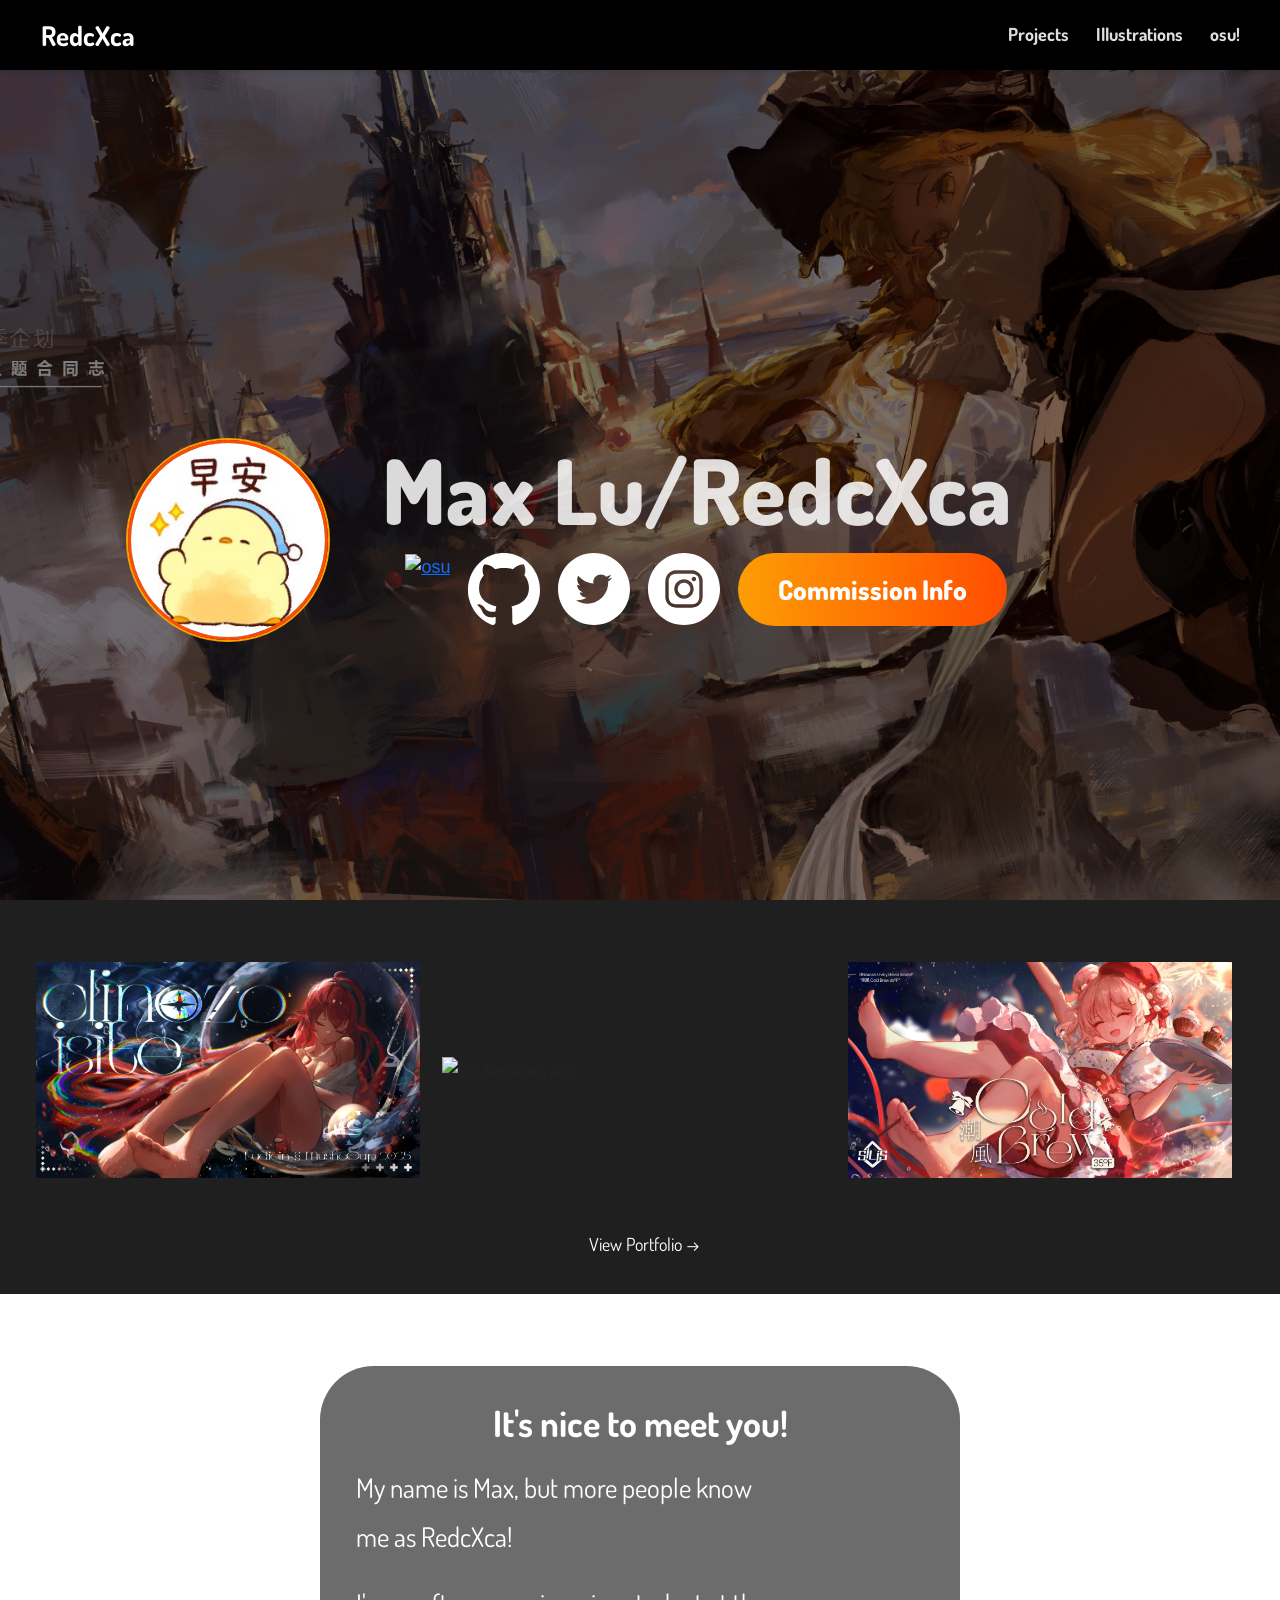
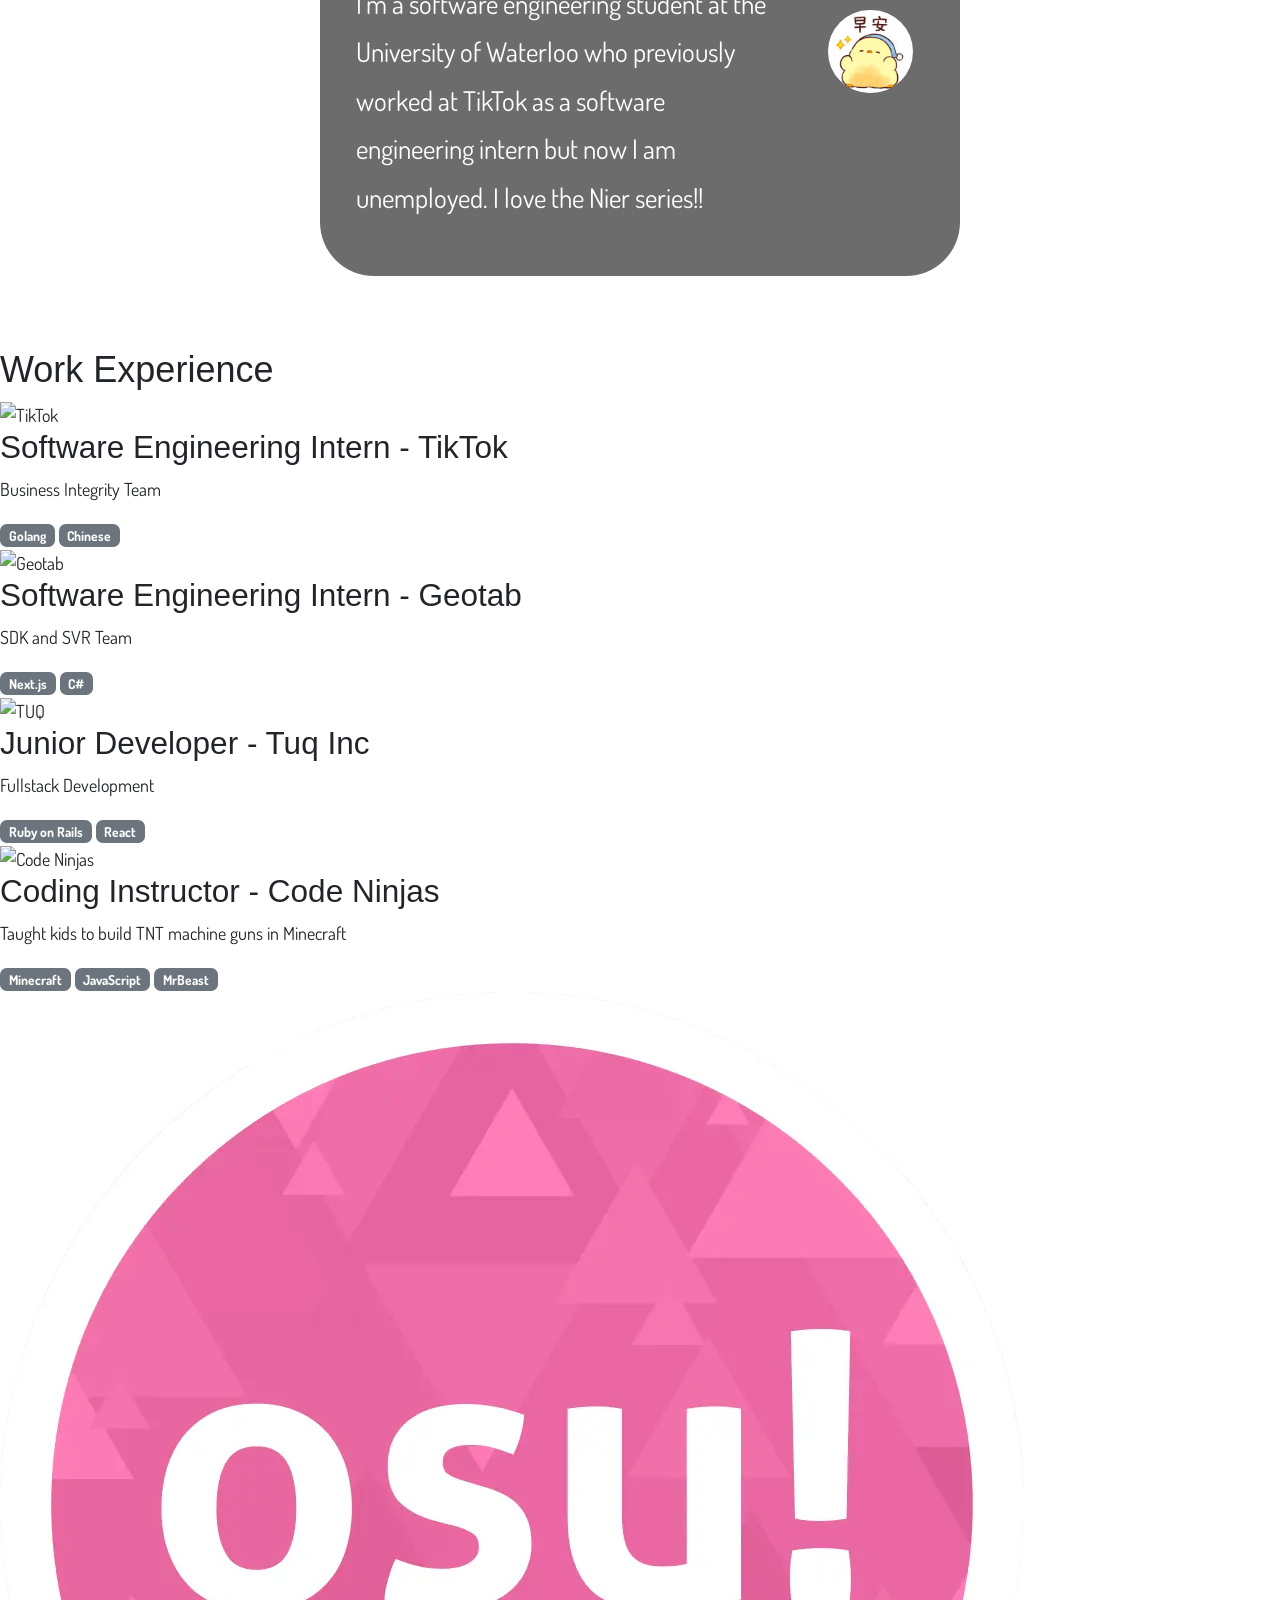
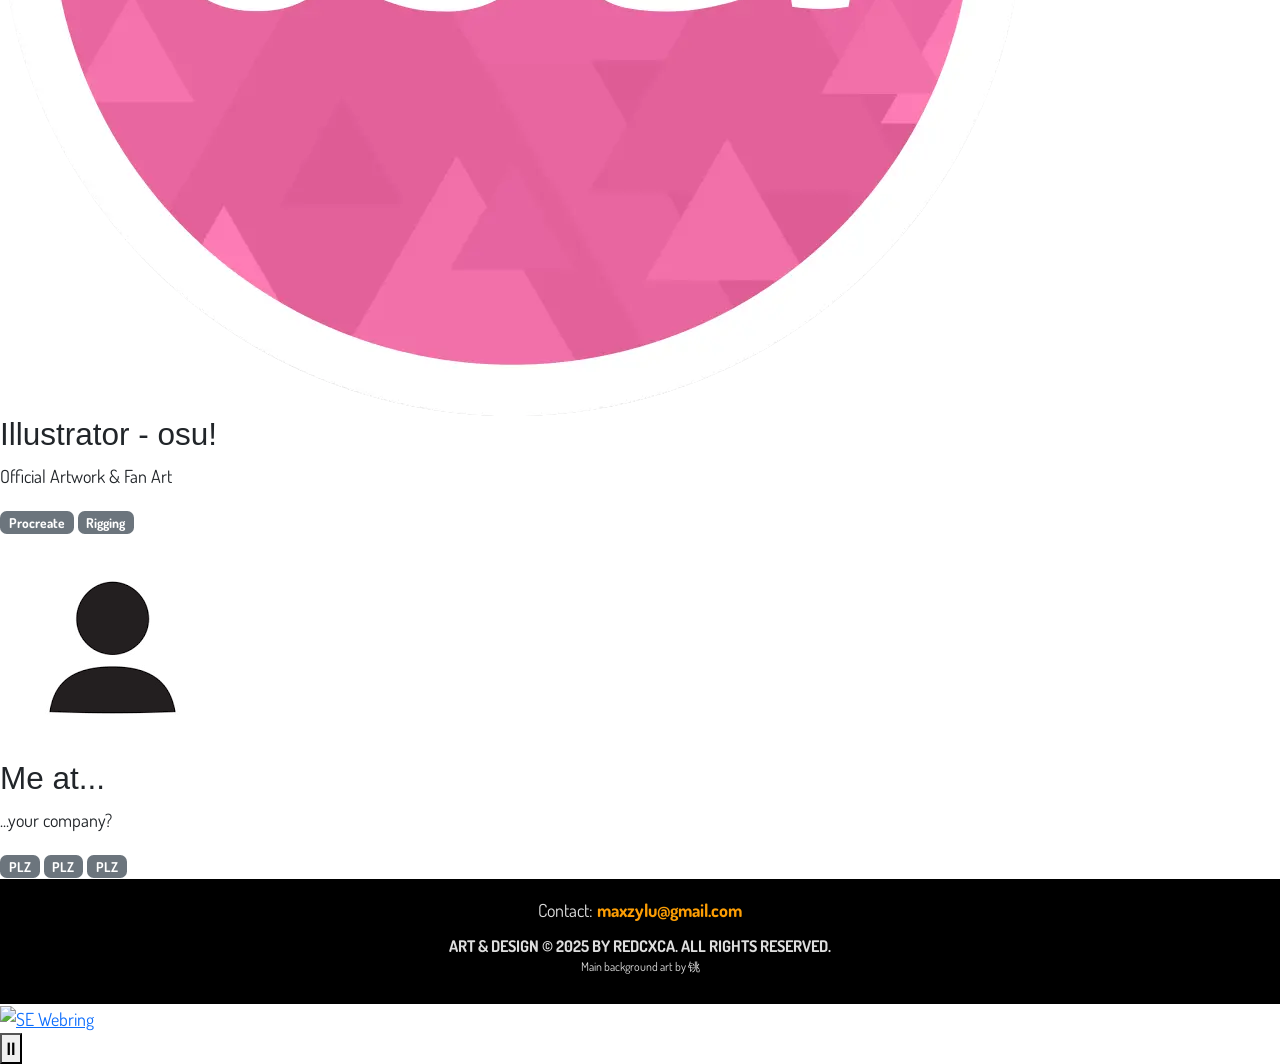
==== index.html @ a0ec90b4 "removed resume from website" ====
<!DOCTYPE html>
<html lang="en-US">
  <head>
    <meta charset="UTF-8" />
    <meta name="viewport" content="width=device-width, initial-scale=1.0" />
    <link rel="icon" href="src/images/icons/redcxca.png" type="image/x-icon" />
    <title>RedcXca</title>
    <script src="https://code.jquery.com/jquery-3.7.1.min.js"></script>
    <link
      href="https://cdn.jsdelivr.net/npm/bootstrap@5.3.3/dist/css/bootstrap.min.css"
      rel="stylesheet"
      integrity="sha384-QWTKZyjpPEjISv5WaRU9OFeRpok6YctnYmDr5pNlyT2bRjXh0JMhjY6hW+ALEwIH"
      crossorigin="anonymous"
    />
    <script
      src="https://cdn.jsdelivr.net/npm/bootstrap@5.3.3/dist/js/bootstrap.bundle.min.js"
      integrity="sha384-YvpcrYf0tY3lHB60NNkmXc5s9fDVZLESaAA55NDzOxhy9GkcIdslK1eN7N6jIeHz"
      crossorigin="anonymous"
    ></script>
    <link href="./src/css/shared.css" rel="stylesheet" />
    <link href="./src/css/index.css" rel="stylesheet" />
    <style>
      @import url("https://fonts.googleapis.com/css2?family=Dosis:wght@200..800&display=swap");
    </style>
  </head>

  <body>
    <!-- hero is in background so just declare it like this -->
    <div class="hero"></div>
    <nav id="navbar" class="navbar navbar-expand-sm fixed-top">
      <div class="container-fluid">
        <a class="navbar-brand" href="./index.html">RedcXca</a>
        <button
          class="navbar-toggler navbar-dark"
          type="button"
          data-bs-toggle="collapse"
          data-bs-target="#navbarNav"
          aria-controls="navbarNav"
          aria-expanded="false"
          aria-label="Toggle navigation"
        >
          <span class="navbar-toggler-icon"></span>
        </button>
        <div class="collapse navbar-collapse" id="navbarNav">
          <ul class="navbar-nav justify-content-end">
            <li>
              <a href="./projects.html">Projects</a>
            </li>
            <li>
              <a href="./illustrations.html">Illustrations</a>
            </li>
            <li>
              <a href="./osu.html">osu!</a>
            </li>
          </ul>
        </div>
      </div>
    </nav>
    <header class="hero-section">
      <img src="src/images/icons/redcxca.png" class="circle-image" alt="%E6%97%A9%E5%AE%89" />
      <section>
        <h1 class="title" id="index-h1">Max Lu/RedcXca</h1>
        <div class="external-links">
          <ul>
            <li>
              <a href="https://osu.ppy.sh/users/RedcXca" target="_blank"
                ><img src="src/images/svg/osu.svg" alt="osu"
              /></a>
            </li>
            <li>
              <a href="https://www.github.com/RedcXca/" target="_blank"
                ><img src="src/images/svg/github.svg" alt="GitHub"
              /></a>
            </li>
            <li>
              <a href="https://twitter.com/RedcXca" target="_blank"
                ><img src="src/images/svg/twitter.svg" alt="twitter"
              /></a>
            </li>
            <li>
              <a href="https://www.instagram.com/redcxca" target="_blank"
                ><img src="src/images/svg/instagram.svg" alt="instagram"
              /></a>
            </li>
            <li>
              <a
                class="commission-btn box-bold"
                href="https://docs.google.com/document/d/1CELGlKdLDq_-Usue3oQfcrawi-vKOXa3SOkzTHnqB5A/edit#heading=h.9lj1hkizyon2"
                target="_blank"
                >Commission Info</a
              >
            </li>
          </ul>
        </div>
      </section>
    </header>
    <section class="content-section gallery-container">
      <div class="gallery-scroll">
        <div class="gallery-content">
          <img src="src/images/art/Clinozoisite.webp" alt="Clinozoisite Art" />
          <img src="src/images/art/Golden%20Tears.webp" alt="Golden Tears Art" />
          <img src="src/images/art/Cold%20Brew.webp" alt="Cold Brew Art" />
          <img src="src/images/art/Mainquest%20Text.webp" alt="Mainquest Art" />
          <img src="src/images/art/GTS%20Final%20Road%20Megamix.webp" alt="GTS Final Road Megamix Art" />
          <img src="src/images/art/Nazuna%20Mikeneko.webp" alt="Nazuna Mikeneko Art" />
          <img src="src/images/art/osu!%20Aerial%20Antics%20Fanart.webp" alt="osu! Aerial Antics Fanart" />
          <img src="src/images/art/Onsen%20Eris.webp" alt="Onsen Eris Art" />
          <img src="src/images/art/Wishful%20Wake.webp" alt="Wishful Wake Art" />
          <img src="src/images/art/osu!%20Winter%202023%20Fanart.webp" alt="osu! Winter 2023 Fanart" />
          <img src="src/images/art/Quartzshaper%20Editted.webp" alt="Quartzshaper Editted Art" />
          <img src="src/images/art/osu!%20Beach%20Episode%20Fanart%20Censored.webp" alt="osu! Beach Episode Fanart" />
        </div>
      </div>
      <div class="button-container">
        <a href="./illustrations.html" class="view-gallery">View Portfolio →</a>
      </div>
    </section>
    <section class="title-info-container">
      <div class="title-info">
        <h2>It's nice to meet you!</h2>
        <div class="content">
          <div class="text">
            <p>My name is Max, but more people know me as RedcXca!</p>
            <p>
              I'm a software engineering student at the University of Waterloo who previously worked at TikTok as a
              software engineering intern but now I am unemployed. I love the Nier series!!
            </p>
            <p></p>
          </div>
          <div class="image">
            <img src="src/images/icons/redcxca.png" alt="RedcXca Logo" />
          </div>
        </div>
      </div>
    </section>
    <section class="content-section work-experience-section">
      <h2 class="section-heading">Work Experience</h2>
      <div class="work-experience-container">
        <div class="internship-card">
          <div class="company-icon">
            <img src="src/images/logos/tiktok.webp" alt="TikTok" class="icon" />
          </div>
          <div class="internship-info">
            <h3>Software Engineering Intern - TikTok</h3>
            <p>Business Integrity Team</p>
          </div>
          <div class="tags">
            <span class="badge bg-secondary">Golang</span>
            <span class="badge bg-secondary">Chinese</span>
          </div>
        </div>
        <div class="internship-card">
          <div class="company-icon">
            <img src="src/images/logos/geotab.webp" alt="Geotab" class="icon" />
          </div>
          <div class="internship-info">
            <h3>Software Engineering Intern - Geotab</h3>
            <p>SDK and SVR Team</p>
          </div>
          <div class="tags">
            <span class="badge bg-secondary">Next.js</span>
            <span class="badge bg-secondary">C#</span>
          </div>
        </div>
        <div class="internship-card">
          <div class="company-icon">
            <img src="src/images/logos/tuq.webp" alt="TUQ" class="icon" />
          </div>
          <div class="internship-info">
            <h3>Junior Developer - Tuq Inc</h3>
            <p>Fullstack Development</p>
          </div>
          <div class="tags">
            <span class="badge bg-secondary">Ruby on Rails</span>
            <span class="badge bg-secondary">React</span>
          </div>
        </div>
        <div class="internship-card">
          <div class="company-icon">
            <img src="src/images/logos/code-ninjas.webp" alt="Code Ninjas" class="icon" />
          </div>
          <div class="internship-info">
            <h3>Coding Instructor - Code Ninjas</h3>
            <p>Taught kids to build TNT machine guns in Minecraft</p>
          </div>
          <div class="tags">
            <span class="badge bg-secondary">Minecraft</span>
            <span class="badge bg-secondary">JavaScript</span>
            <span class="badge bg-secondary">MrBeast</span>
          </div>
        </div>
        <div class="internship-card">
          <div class="company-icon">
            <img src="src/images/icons/osu.webp" alt="osu!" class="icon" />
          </div>
          <div class="internship-info">
            <h3>Illustrator - osu!</h3>
            <p>Official Artwork & Fan Art</p>
          </div>
          <div class="tags">
            <span class="badge bg-secondary">Procreate</span>
            <span class="badge bg-secondary">Rigging</span>
          </div>
        </div>
        <div class="internship-card">
          <div class="company-icon">
            <img src="src/images/icons/avatar.png" alt="Future Client" class="icon" />
          </div>
          <div class="internship-info">
            <h3>Me at...</h3>
            <p>...your company?</p>
          </div>
          <div class="tags">
            <span class="badge bg-secondary">PLZ</span>
            <span class="badge bg-secondary">PLZ</span>
            <span class="badge bg-secondary">PLZ</span>
          </div>
        </div>
      </div>
    </section>
    <footer>
      <p>Contact: <a href="mailto:maxzylu@gmail.com">maxzylu@gmail.com</a></p>
      <p class="large-footer-text"><b>ART & DESIGN © 2025 BY REDCXCA. ALL RIGHTS RESERVED.</b></p>
      <p class="small-footer-text">Main background art by 铫</p>
    </footer>

    <audio id="background-music" loop preload="auto">
      <source src="src/audio/november.mp3" type="audio/mpeg">
    </audio>
    
    <div class="rain-effect" id="rain-effect"></div>

    <div class="widget-container">
      <a href="https://se-webring.xyz/" class="widget-button" target="_blank">
        <img src="src/images/logos/webring.webp" alt="SE Webring" class="widget-icon" />
      </a>
      <div class="widget-button" id="music-widget">
        <button id="music-toggle">⏸</button>
      </div>
    </div>

    <script src="src/js/index.js"></script>
  </body>
</html>
---- src/css/shared.css ----
/* Everything */
@font-face {
  font-family: "Dosis";
  src: url("../font/Dosis-VariableFont_wght.ttf") format("truetype");
  font-weight: 500;
  font-style: normal;
}
:root {
  --navbar-height: 0;
}

* {
  margin: 0;
  padding: 0;
  font-family: "Dosis", "Roboto", sans-serif;
}

html {
  scroll-behavior: smooth;
  font-family: "Dosis", "Roboto";
  font-weight: 400;
  font-size: 18px;
  scrollbar-face-color: #646464;
  scrollbar-base-color: #646464;
  scrollbar-3dlight-color: #646464;
  scrollbar-highlight-color: #646464;
  scrollbar-track-color: #000;
  scrollbar-arrow-color: #000;
  scrollbar-shadow-color: #646464;
}
html ::-webkit-scrollbar {
  width: 11px;
  height: 3px;
}
html ::-webkit-scrollbar-button {
  background-color: #666;
}
html ::-webkit-scrollbar-track {
  background-color: #646464;
}
html ::-webkit-scrollbar-track-piece {
  background-color: #000;
}
html ::-webkit-scrollbar-thumb {
  height: 50px;
  background-color: #666;
  border-radius: 30px;
}
html ::-webkit-scrollbar-corner {
  background-color: #646464;
}
html ::-webkit-resizer {
  background-color: #666;
}

nav {
  width: 100vw;
  display: flex;
  justify-content: space-between;
  align-items: center;
  background-color: #000;
  box-shadow: 0 2px 4px rgba(0, 0, 0, 0.1);
}
nav .navbar-brand {
  padding-left: 1.5rem;
  font-size: 1.5rem;
  font-weight: bold;
  color: #fff;
  text-decoration: none;
}
nav .navbar-brand:hover {
  color: #fd9e04;
}
nav #navbarNav ul {
  list-style: none;
  display: flex;
  flex-direction: row;
  width: 100%;
  gap: 1.5rem;
  padding-right: 1.5rem;
}
nav #navbarNav ul a {
  text-decoration: none;
  color: #dedede;
  font-weight: bold;
}
nav #navbarNav ul a:hover {
  color: #fd9e04;
}

/* hero */
.hero {
  position: fixed;
  z-index: -1;
  inset: 0;
  width: 100%;
  height: auto;
  background-image: url("../images/art/Touhou.jpg");
  background-size: cover;
  background-position: center;
  background-repeat: no-repeat;
  overflow: hidden;
}
.hero::before {
  content: "";
  position: absolute;
  top: 0;
  right: 0;
  bottom: 0;
  left: 0;
  background-color: rgba(0, 0, 0, 0.5);
}

footer {
  background-color: #000;
  padding: 1rem;
  text-align: center;
  color: #dedede;
}
footer p {
  margin: 0;
}
footer a {
  text-decoration: none;
  font-weight: 700;
  color: #fd9e04;
}
footer a:hover {
  color: #ff4c01;
}
footer .large-footer-text {
  font-size: 16px;
  padding-top: 10px;
}
footer .small-footer-text {
  font-size: 12px;
  padding-bottom: 10px;
}

.info-box-container {
  margin: 4rem;
  display: flex;
  text-align: center;
  justify-content: center;
  align-items: center;
}
.info-box-container .info-box {
  width: 60vw;
  background-color: rgba(34, 34, 34, 0.662745098);
  color: #ffffff;
  border-radius: 3rem;
  padding: 2rem;
}
.info-box-container .info-box h2 {
  font-size: 2rem;
  font-weight: 700;
  margin-bottom: 1rem;
}
.info-box-container .info-box p {
  font-size: 1.5rem;
  line-height: 1.8;
}

@media (max-width: 1100px) {
  .info-box-container .info-box {
    width: 70vw !important;
  }
  .info-box-container .info-box h2, .info-box-container .info-box p {
    font-size: 1.2rem !important;
  }
}
@media (max-width: 575px) {
  nav {
    flex-direction: column;
    align-items: flex-start;
  }
  nav .navbar-collapse {
    width: 100%;
  }
  nav .navbar-brand {
    padding: 0;
  }
  nav #navbarNav ul {
    flex-direction: column;
    width: 100%;
    gap: 0.75rem;
    padding: 0.75rem 0;
  }
  nav #navbarNav ul a {
    padding: 0.5rem 0;
  }
  .info-box-container .info-box {
    width: 90vw !important;
  }
  .info-box-container .info-box h2, .info-box-container .info-box p {
    font-size: 0.8rem !important;
  }
}

/*# sourceMappingURL=shared.css.map */
---- src/css/index.css ----
@keyframes fadeIn {
  from {
    opacity: 0;
  }
  to {
    opacity: 1;
  }
}
@keyframes fadeInCircleImage {
  from {
    opacity: 0;
  }
  to {
    opacity: 1;
  }
}
header {
  display: flex;
  flex-direction: row;
  align-items: center;
  gap: 3rem;
  padding-top: 20vh;
  margin-left: 10vw;
  font-weight: 500;
  height: 100vh;
}
header > :not(.circle-image) {
  animation: fadeIn 1.5s cubic-bezier(0.51, 0.07, 0.27, 0.85) 0.2s both;
}
header h1 {
  text-align: left;
  padding-left: 0;
  font-weight: 800;
  font-size: 5rem;
  letter-spacing: 0.02rem;
  color: #fff;
  text-transform: none;
  opacity: 0.85;
  mix-blend-mode: exclusion;
}
header .circle-image {
  border-radius: 50%;
  width: 15rem;
  height: 15rem;
  border: 3px solid #ff4c01;
  box-shadow: 0 0 0 2px #fd9e04;
  width: clamp(120px, 26vmin, 200px);
  height: clamp(120px, 26vmin, 200px);
  pointer-events: none;
  animation: fadeInCircleImage 1s cubic-bezier(0.51, 0.07, 0.27, 0.85) 0s both;
}
@keyframes avatar {
  0% {
    transform: scale(0.8);
    opacity: 0;
  }
  100% {
    transform: scale(1);
    opacity: 1;
  }
}
header ul {
  padding-left: 0;
  list-style: none;
  display: flex;
  flex-direction: row;
  width: 100%;
  justify-content: center;
}
header ul a {
  width: 100%;
  text-align: center;
  padding: 0.5rem 0.5rem;
}
header ul a#osu {
  padding-left: 0;
}
header ul a.commission-btn {
  cursor: pointer;
  padding: 16px 1.95rem;
  margin-left: 0.5rem;
  display: flex;
  font-size: 1.5rem;
  font-weight: 800;
  color: white;
  text-decoration: none;
  justify-content: center;
  align-items: center;
  background: linear-gradient(94.94deg, #fd9e04, #ff4c01);
  border-radius: 75px;
  white-space: nowrap;
  flex-shrink: 0;
}
header ul a.commission-btn:hover {
  background: white;
  color: black;
}
header ul a img {
  width: 4rem;
  height: 4rem;
}

.gallery-container {
  width: 100%;
  padding: 2rem 2rem 0 2rem;
  background-color: #1f1f1f;
  position: relative;
  overflow: hidden;
}
.gallery-container .gallery-scroll {
  display: flex;
  overflow-x: scroll;
  padding-bottom: 1rem;
  scroll-behavior: smooth;
  -ms-overflow-style: none;
  scrollbar-width: none;
}
.gallery-container .gallery-scroll::-webkit-scrollbar {
  display: none;
}
.gallery-container .gallery-scroll .gallery-content {
  display: inline-block;
  white-space: nowrap;
}
.gallery-container .gallery-scroll .gallery-content img {
  display: inline-block;
  width: 30vw;
  height: auto;
  margin-right: 1rem;
}
.gallery-container .arrow {
  position: absolute;
  top: 40%;
  transform: translateY(-50%);
  background: rgba(0, 0, 0, 0.3);
  color: #fff;
  border: none;
  font-size: 2rem;
  padding: 0.5rem;
  cursor: pointer;
  z-index: 20;
}
.gallery-container .arrow#left-arrow {
  left: 0;
}
.gallery-container .arrow#right-arrow {
  right: 0;
}
.gallery-container .arrow:hover {
  background: rgba(0, 0, 0, 0.7);
}
.gallery-container .button-container {
  display: flex;
  justify-content: center;
  padding-bottom: 1rem;
}
.gallery-container .button-container a {
  cursor: pointer;
  margin-left: 0.5rem;
  margin-bottom: 0.5rem;
  display: inline-flex;
  font-size: 1rem;
  color: white;
  justify-content: center;
  text-align: center;
  align-items: center;
  background: none;
  border: none;
  text-decoration: none;
  padding: 0.5rem 0.5rem;
}
.gallery-container .button-container a:hover {
  color: #fd9e04;
  text-decoration: none;
}
.gallery-container .arrow {
  top: 32%;
  font-size: 1rem;
}

.hidden {
  display: none;
}

.title-info-container {
  margin: 4rem;
  display: flex;
  justify-content: center;
  align-items: center;
  text-align: center;
}
.title-info-container .title-info {
  width: 50vw;
  background-color: rgba(34, 34, 34, 0.662745098);
  color: #ffffff;
  border-radius: 3rem;
  padding: 2rem;
  display: flex;
  flex-direction: column;
  align-items: center;
  text-align: center;
}
.title-info-container .title-info h2 {
  font-size: 2rem;
  font-weight: 700;
  margin-bottom: 1rem;
}
.title-info-container .title-info .content {
  display: flex;
  align-items: center;
  width: 100%;
  gap: 2rem;
}
.title-info-container .title-info .content .image {
  width: 20%;
}
.title-info-container .title-info .content .image img {
  width: 80%;
  height: auto;
  border-radius: 6rem;
  object-fit: cover;
}
.title-info-container .title-info .content .text {
  width: 80%;
  text-align: left;
}
.title-info-container .title-info .content .text p {
  font-size: 1.5rem;
  line-height: 1.8;
}

@media (max-width: 1100px) {
  header {
    flex-direction: column;
    padding-top: 15vh;
    padding-bottom: 5vh;
    margin-left: 0;
    height: auto;
    gap: 1rem;
  }
  header h1 {
    font-size: 2.5rem;
  }
  header .circle-image {
    width: 6rem;
    height: 6rem;
  }
  header #gallery-preview {
    align-items: center;
    text-align: center;
  }
  header ul {
    flex-direction: row;
    scale: 0.8;
    gap: 0.1rem;
  }
  header ul a {
    padding: 0.2rem;
    width: auto;
  }
  header ul a.commission-btn {
    width: 100%;
    padding: 1rem;
    font-size: 1.2rem;
    margin-top: -0.5rem;
  }
  header ul a img {
    width: 3rem;
    height: 3rem;
  }
  .title-info-container .title-info {
    width: 70vw;
  }
  .title-info-container .content .image {
    width: 45%;
  }
  .title-info-container .content .image img {
    width: 90%;
    border-radius: 4rem;
  }
  .title-info-container .content .text {
    width: 55%;
  }
  .title-info-container .content .text p {
    font-size: 1.2rem !important;
  }
}
@media (max-width: 575px) {
  header ul {
    scale: 0.65;
  }
  header ul a.commission-btn {
    padding: 0.8rem;
    margin-top: -0.2rem;
  }
  .gallery-container {
    padding: 1.5rem 1.5rem 0 1.5rem;
  }
  .gallery-container .gallery-scroll .gallery-content img {
    width: 45vw;
    margin-right: 0.5rem;
  }
  .info-box-container {
    margin: 2rem;
  }
  .info-box-container .info-box {
    width: 80vw;
    padding: 1rem;
  }
  .title-info-container .title-info {
    width: 90vw;
    padding: 1.5rem;
  }
  .title-info-container .content .image {
    display: none;
  }
  .title-info-container .content .text {
    width: 100%;
  }
  .title-info-container .content .text p {
    font-size: 0.8rem !important;
  }
}

/*# sourceMappingURL=index.css.map */
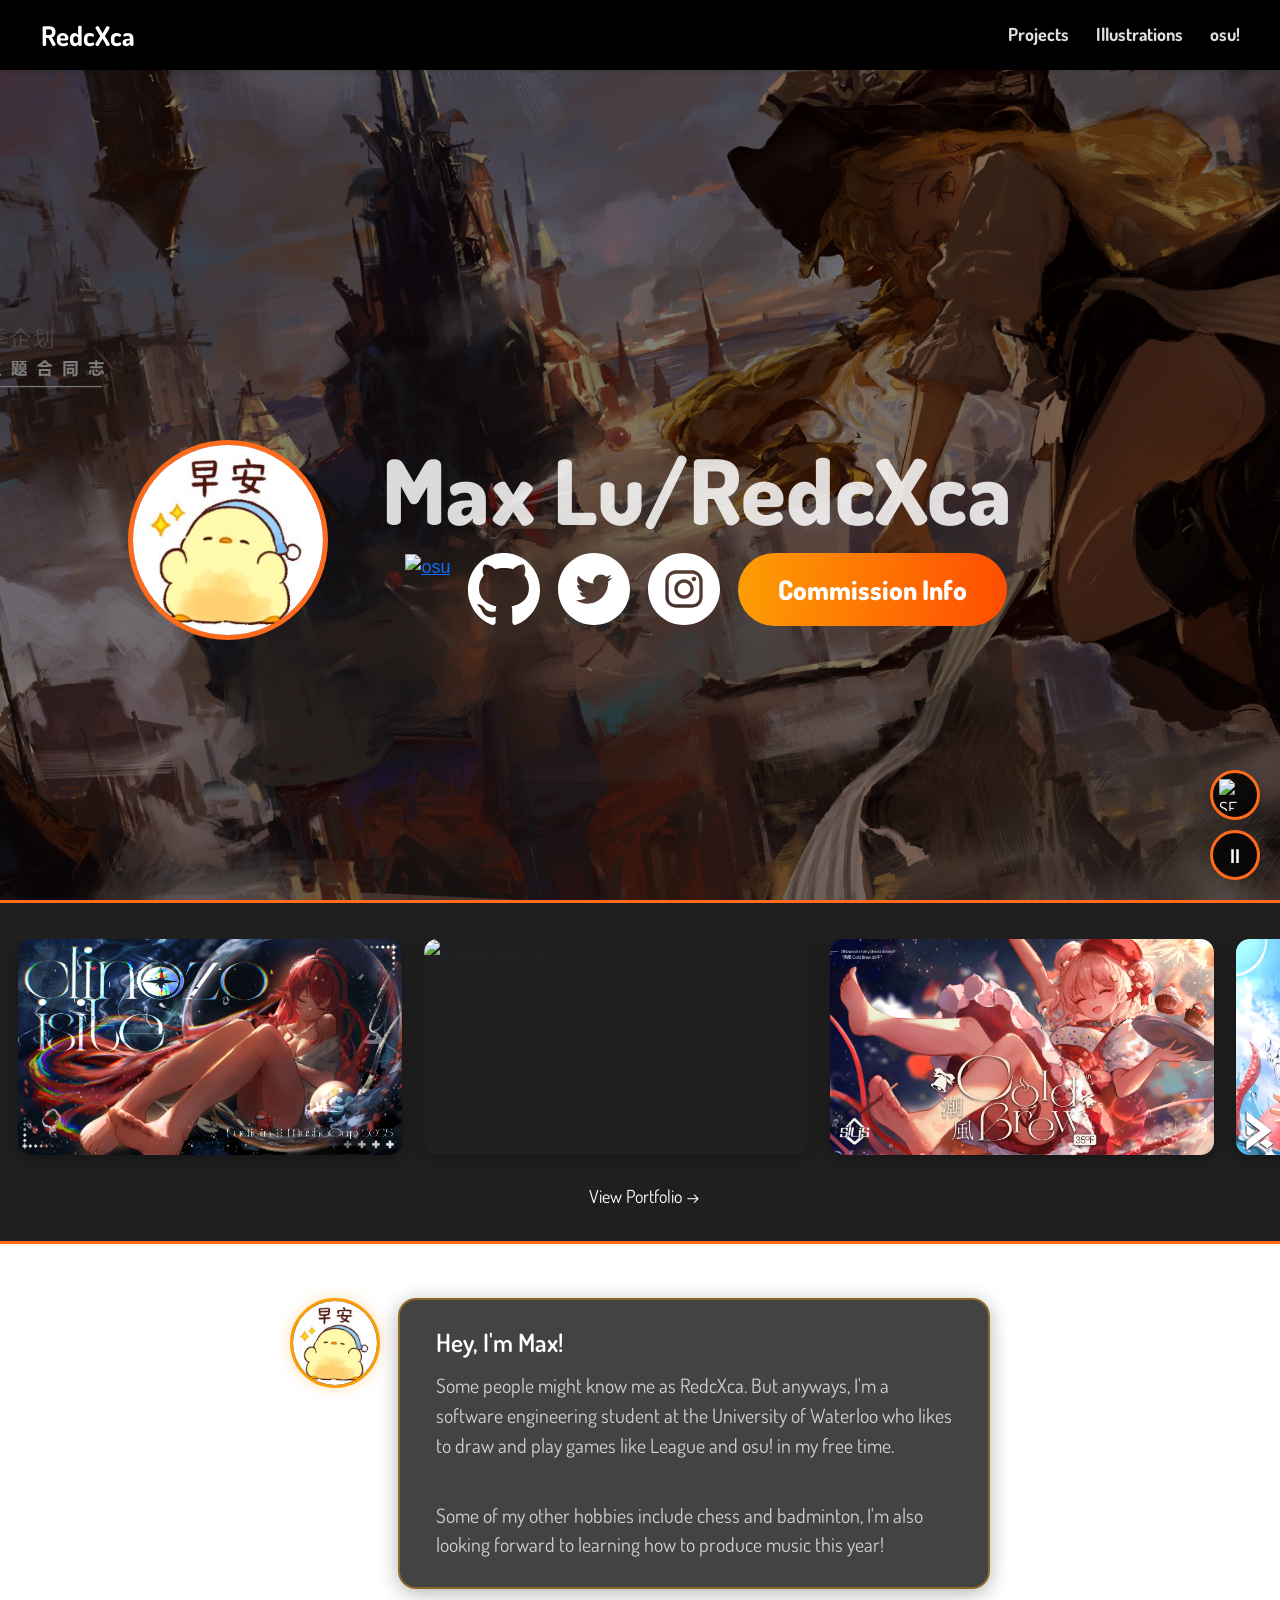
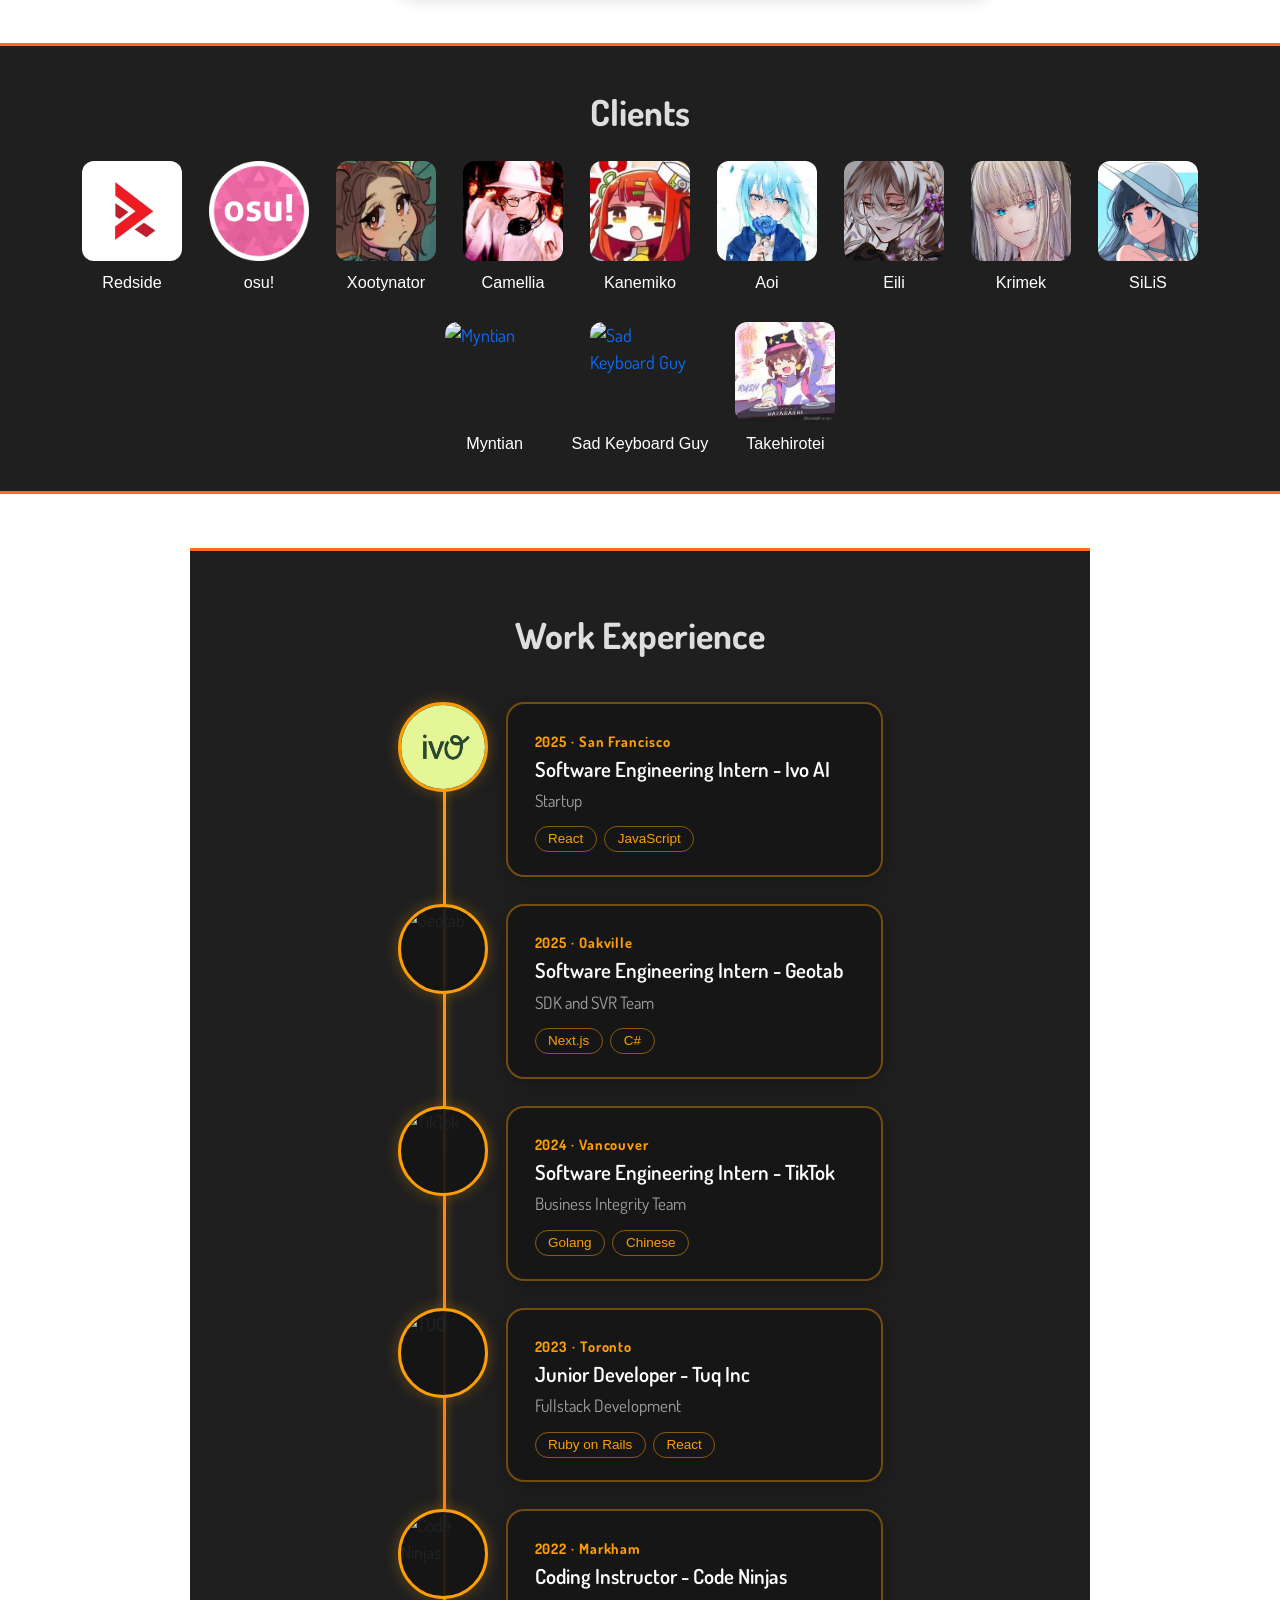
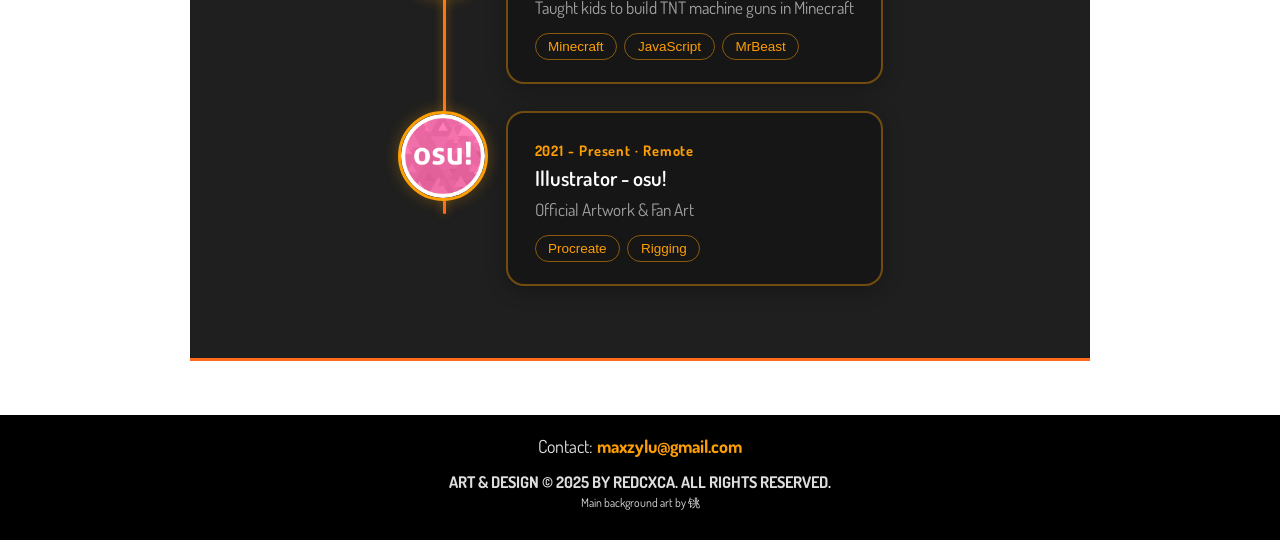
==== commit b6daa743: "revamped home page and added ivo for experience" ====
--- a/index.html
+++ b/index.html
@@ -94,7 +94,7 @@
         </div>
       </section>
     </header>
-    <section class="content-section gallery-container">
+    <section class="content-section gallery-section">
       <div class="gallery-scroll">
         <div class="gallery-content">
           <img src="src/images/art/Clinozoisite.webp" alt="Clinozoisite Art" />
@@ -115,105 +115,157 @@
         <a href="./illustrations.html" class="view-gallery">View Portfolio →</a>
       </div>
     </section>
-    <section class="title-info-container">
-      <div class="title-info">
-        <h2>It's nice to meet you!</h2>
-        <div class="content">
-          <div class="text">
-            <p>My name is Max, but more people know me as RedcXca!</p>
-            <p>
-              I'm a software engineering student at the University of Waterloo who previously worked at TikTok as a
-              software engineering intern but now I am unemployed. I love the Nier series!!
-            </p>
-            <p></p>
-          </div>
-          <div class="image">
-            <img src="src/images/icons/redcxca.png" alt="RedcXca Logo" />
-          </div>
-        </div>
-      </div>
-    </section>
-    <section class="content-section work-experience-section">
+    <section class="about-section">
+      <div class="about-card">
+        <div class="about-icon">
+          <img src="src/images/icons/redcxca.png" alt="RedcXca" />
+        </div>
+        <div class="about-content">
+          <h3>Hey, I'm Max!</h3>
+          <p>Some people might know me as RedcXca. But anyways, I'm a software engineering student at the University of Waterloo who likes to draw and play games like League and osu! in my free time.</p> <br>
+          <p>Some of my other hobbies include chess and badminton, I'm also looking forward to learning how to produce music this year!</p>
+        </div>
+      </div>
+    </section>
+    <section class="content-section clients-section">
+      <h2 class="section-heading">Clients</h2>
+      <div class="clients-grid">
+        <a href="https://open.spotify.com/artist/3tFQdVbBDarUQ5WEGqmAww" class="client-card" target="_blank">
+          <img src="src/images/icons/redside.webp" alt="Redside" />
+          <span>Redside</span>
+        </a>
+        <a href="https://osu.ppy.sh/" class="client-card" target="_blank">
+          <img src="src/images/icons/osu.webp" alt="osu!" />
+          <span>osu!</span>
+        </a>
+        <a href="https://twitch.tv/xootynator" class="client-card" target="_blank">
+          <img src="src/images/icons/xootynator.webp" alt="Xootynator" />
+          <span>Xootynator</span>
+        </a>
+        <a href="https://www.youtube.com/@Cametek.CamelliaOfficial" class="client-card" target="_blank">
+          <img src="src/images/icons/camellia.webp" alt="Camellia" />
+          <span>Camellia</span>
+        </a>
+        <a href="https://soundcloud.com/kanemiko" class="client-card" target="_blank">
+          <img src="src/images/icons/kanemiko.webp" alt="Kanemiko" />
+          <span>Kanemiko</span>
+        </a>
+        <a href="https://www.youtube.com/channel/UCzd3joivbKsRYN609acxATw" class="client-card" target="_blank">
+          <img src="src/images/icons/aoi.webp" alt="Aoi" />
+          <span>Aoi</span>
+        </a>
+        <a href="https://www.youtube.com/@EiliYT" class="client-card" target="_blank">
+          <img src="src/images/icons/eili.webp" alt="Eili" />
+          <span>Eili</span>
+        </a>
+        <a href="https://www.youtube.com/@Krimek" class="client-card" target="_blank">
+          <img src="src/images/icons/krimek.webp" alt="Krimek" />
+          <span>Krimek</span>
+        </a>
+        <a href="https://soundcloud.com/silis" class="client-card" target="_blank">
+          <img src="src/images/icons/silis.webp" alt="SiLiS" />
+          <span>SiLiS</span>
+        </a>
+        <a href="https://soundcloud.com/myntian" class="client-card" target="_blank">
+          <img src="src/images/icons/myntian.webp" alt="Myntian" />
+          <span>Myntian</span>
+        </a>
+        <a href="https://soundcloud.com/sadkeyboardguy" class="client-card" target="_blank">
+          <img src="src/images/icons/skg.webp" alt="Sad Keyboard Guy" />
+          <span>Sad Keyboard Guy</span>
+        </a>
+        <a href="https://soundcloud.com/takehirotei" class="client-card" target="_blank">
+          <img src="src/images/icons/takehirotei.webp" alt="Takehirotei" />
+          <span>Takehirotei</span>
+        </a>
+      </div>
+    </section>
+    <section class="content-section experience-section">
       <h2 class="section-heading">Work Experience</h2>
-      <div class="work-experience-container">
-        <div class="internship-card">
-          <div class="company-icon">
-            <img src="src/images/logos/tiktok.webp" alt="TikTok" class="icon" />
-          </div>
-          <div class="internship-info">
+      <div class="timeline">
+        <div class="timeline-item">
+          <div class="timeline-icon">
+            <img src="src/images/logos/ivo.png" alt="Ivo AI" />
+          </div>
+          <div class="timeline-content">
+            <span class="year">2025 · San Francisco</span>
+            <h3>Software Engineering Intern - Ivo AI</h3>
+            <p>Startup</p>
+            <div class="tags">
+              <span class="badge">React</span>
+              <span class="badge">JavaScript</span>
+            </div>
+          </div>
+        </div>
+        <div class="timeline-item">
+          <div class="timeline-icon">
+            <img src="src/images/logos/geotab.webp" alt="Geotab" />
+          </div>
+          <div class="timeline-content">
+            <span class="year">2025 · Oakville</span>
+            <h3>Software Engineering Intern - Geotab</h3>
+            <p>SDK and SVR Team</p>
+            <div class="tags">
+              <span class="badge">Next.js</span>
+              <span class="badge">C#</span>
+            </div>
+          </div>
+        </div>
+        <div class="timeline-item">
+          <div class="timeline-icon">
+            <img src="src/images/logos/tiktok.webp" alt="TikTok" />
+          </div>
+          <div class="timeline-content">
+            <span class="year">2024 · Vancouver</span>
             <h3>Software Engineering Intern - TikTok</h3>
             <p>Business Integrity Team</p>
-          </div>
-          <div class="tags">
-            <span class="badge bg-secondary">Golang</span>
-            <span class="badge bg-secondary">Chinese</span>
-          </div>
-        </div>
-        <div class="internship-card">
-          <div class="company-icon">
-            <img src="src/images/logos/geotab.webp" alt="Geotab" class="icon" />
-          </div>
-          <div class="internship-info">
-            <h3>Software Engineering Intern - Geotab</h3>
-            <p>SDK and SVR Team</p>
-          </div>
-          <div class="tags">
-            <span class="badge bg-secondary">Next.js</span>
-            <span class="badge bg-secondary">C#</span>
-          </div>
-        </div>
-        <div class="internship-card">
-          <div class="company-icon">
-            <img src="src/images/logos/tuq.webp" alt="TUQ" class="icon" />
-          </div>
-          <div class="internship-info">
+            <div class="tags">
+              <span class="badge">Golang</span>
+              <span class="badge">Chinese</span>
+            </div>
+          </div>
+        </div>
+        <div class="timeline-item">
+          <div class="timeline-icon">
+            <img src="src/images/logos/tuq.webp" alt="TUQ" />
+          </div>
+          <div class="timeline-content">
+            <span class="year">2023 · Toronto</span>
             <h3>Junior Developer - Tuq Inc</h3>
             <p>Fullstack Development</p>
-          </div>
-          <div class="tags">
-            <span class="badge bg-secondary">Ruby on Rails</span>
-            <span class="badge bg-secondary">React</span>
-          </div>
-        </div>
-        <div class="internship-card">
-          <div class="company-icon">
-            <img src="src/images/logos/code-ninjas.webp" alt="Code Ninjas" class="icon" />
-          </div>
-          <div class="internship-info">
+            <div class="tags">
+              <span class="badge">Ruby on Rails</span>
+              <span class="badge">React</span>
+            </div>
+          </div>
+        </div>
+        <div class="timeline-item">
+          <div class="timeline-icon">
+            <img src="src/images/logos/code-ninjas.webp" alt="Code Ninjas" />
+          </div>
+          <div class="timeline-content">
+            <span class="year">2022 · Markham</span>
             <h3>Coding Instructor - Code Ninjas</h3>
             <p>Taught kids to build TNT machine guns in Minecraft</p>
-          </div>
-          <div class="tags">
-            <span class="badge bg-secondary">Minecraft</span>
-            <span class="badge bg-secondary">JavaScript</span>
-            <span class="badge bg-secondary">MrBeast</span>
-          </div>
-        </div>
-        <div class="internship-card">
-          <div class="company-icon">
-            <img src="src/images/icons/osu.webp" alt="osu!" class="icon" />
-          </div>
-          <div class="internship-info">
+            <div class="tags">
+              <span class="badge">Minecraft</span>
+              <span class="badge">JavaScript</span>
+              <span class="badge">MrBeast</span>
+            </div>
+          </div>
+        </div>
+        <div class="timeline-item">
+          <div class="timeline-icon">
+            <img src="src/images/icons/osu.webp" alt="osu!" />
+          </div>
+          <div class="timeline-content">
+            <span class="year">2021 - Present · Remote</span>
             <h3>Illustrator - osu!</h3>
             <p>Official Artwork & Fan Art</p>
-          </div>
-          <div class="tags">
-            <span class="badge bg-secondary">Procreate</span>
-            <span class="badge bg-secondary">Rigging</span>
-          </div>
-        </div>
-        <div class="internship-card">
-          <div class="company-icon">
-            <img src="src/images/icons/avatar.png" alt="Future Client" class="icon" />
-          </div>
-          <div class="internship-info">
-            <h3>Me at...</h3>
-            <p>...your company?</p>
-          </div>
-          <div class="tags">
-            <span class="badge bg-secondary">PLZ</span>
-            <span class="badge bg-secondary">PLZ</span>
-            <span class="badge bg-secondary">PLZ</span>
+            <div class="tags">
+              <span class="badge">Procreate</span>
+              <span class="badge">Rigging</span>
+            </div>
           </div>
         </div>
       </div>
--- a/src/css/shared.css
+++ b/src/css/shared.css
@@ -13,6 +13,13 @@
   margin: 0;
   padding: 0;
   font-family: "Dosis", "Roboto", sans-serif;
+  box-sizing: border-box;
+}
+
+body, html {
+  overflow-x: hidden;
+  width: 100%;
+  max-width: 100%;
 }
 
 html {
@@ -54,7 +61,7 @@
 }
 
 nav {
-  width: 100vw;
+  width: 100%;
   display: flex;
   justify-content: space-between;
   align-items: center;
@@ -161,12 +168,124 @@
   line-height: 1.8;
 }
 
+.content-section {
+  width: 100%;
+  background-color: #1f1f1f;
+  position: relative;
+  display: flex;
+  flex-direction: column;
+  align-items: center;
+  border-top: 3px solid #ff6b1a;
+  border-bottom: 3px solid #ff6b1a;
+}
+
+.button-container {
+  display: flex;
+  justify-content: center;
+  padding-top: 1rem;
+  padding-bottom: 1.5rem;
+}
+.button-container a {
+  cursor: pointer;
+  margin-left: 0.5rem;
+  margin-bottom: 0.5rem;
+  display: inline-flex;
+  font-size: 1rem;
+  color: white;
+  justify-content: center;
+  text-align: center;
+  align-items: center;
+  background: none;
+  border: none;
+  text-decoration: none;
+  padding: 0.5rem 0.5rem;
+}
+.button-container a:hover {
+  color: #fd9e04;
+  text-decoration: none;
+}
+
+.page-header {
+  height: 40vh;
+}
+.page-header h1 {
+  font-size: 4rem;
+  padding-top: 20vh;
+  display: flex;
+  text-align: center;
+  justify-content: center;
+  align-items: center;
+  color: #dedede;
+  font-weight: 900;
+}
+
+.section-heading {
+  padding-top: 0.5rem;
+  margin-bottom: 1.5rem;
+  font-size: 2rem;
+  font-weight: 700;
+  display: flex;
+  text-align: center;
+  justify-content: center;
+  align-items: center;
+  color: #dedede;
+}
+
+.widget-container {
+  position: fixed;
+  bottom: 20px;
+  right: 20px;
+  z-index: 1000;
+  display: flex;
+  flex-direction: column;
+  gap: 10px;
+}
+
+.widget-button {
+  width: 50px;
+  height: 50px;
+  border-radius: 50%;
+  border: 3px solid #ff6b1a;
+  background: rgba(0, 0, 0, 0.8);
+  color: white;
+  display: flex;
+  align-items: center;
+  justify-content: center;
+  text-decoration: none;
+  cursor: pointer;
+  transition: all 0.3s ease;
+}
+.widget-button:hover {
+  background: rgba(0, 0, 0, 0.9);
+  transform: scale(1.1);
+}
+.widget-button .widget-icon {
+  height: 32px;
+  width: 32px;
+  object-fit: contain;
+}
+.widget-button button {
+  width: 100%;
+  height: 100%;
+  border-radius: 50%;
+  border: none;
+  background: transparent;
+  color: white;
+  font-size: 20px;
+  cursor: pointer;
+  transition: all 0.3s ease;
+}
+
 @media (max-width: 1100px) {
   .info-box-container .info-box {
     width: 70vw !important;
   }
-  .info-box-container .info-box h2, .info-box-container .info-box p {
+  .info-box-container .info-box h2,
+  .info-box-container .info-box p {
     font-size: 1.2rem !important;
+  }
+  .page-header h1 {
+    font-size: 3rem;
   }
 }
 @media (max-width: 575px) {
@@ -192,9 +311,47 @@
   .info-box-container .info-box {
     width: 90vw !important;
   }
-  .info-box-container .info-box h2, .info-box-container .info-box p {
+  .info-box-container .info-box h2,
+  .info-box-container .info-box p {
     font-size: 0.8rem !important;
   }
 }
-
-/*# sourceMappingURL=shared.css.map */
+.rain-effect {
+  position: fixed;
+  top: 0;
+  left: 0;
+  width: 100%;
+  height: 100%;
+  pointer-events: none;
+  z-index: 1;
+  opacity: 0;
+  transition: opacity 0.5s ease;
+}
+.rain-effect.active {
+  opacity: 0.6;
+}
+.rain-effect .rain-drop {
+  position: absolute;
+  width: 3px;
+  height: 30px;
+  background: linear-gradient(to bottom, transparent, rgba(255, 255, 255, 0.8), transparent);
+  animation: rainFall linear infinite;
+  border-radius: 1px;
+}
+
+@keyframes rainFall {
+  0% {
+    transform: translateY(-100vh) translateX(0);
+    opacity: 0;
+  }
+  5% {
+    opacity: 1;
+  }
+  95% {
+    opacity: 1;
+  }
+  100% {
+    transform: translateY(100vh) translateX(80px);
+    opacity: 0;
+  }
+}
--- a/src/css/index.css
+++ b/src/css/index.css
@@ -14,7 +14,7 @@
     opacity: 1;
   }
 }
-header {
+.hero-section {
   display: flex;
   flex-direction: row;
   align-items: center;
@@ -24,10 +24,10 @@
   font-weight: 500;
   height: 100vh;
 }
-header > :not(.circle-image) {
+.hero-section > :not(.circle-image) {
   animation: fadeIn 1.5s cubic-bezier(0.51, 0.07, 0.27, 0.85) 0.2s both;
 }
-header h1 {
+.hero-section h1 {
   text-align: left;
   padding-left: 0;
   font-weight: 800;
@@ -38,12 +38,11 @@
   opacity: 0.85;
   mix-blend-mode: exclusion;
 }
-header .circle-image {
+.hero-section .circle-image {
   border-radius: 50%;
   width: 15rem;
   height: 15rem;
-  border: 3px solid #ff4c01;
-  box-shadow: 0 0 0 2px #fd9e04;
+  border: 5px solid #ff6b1a;
   width: clamp(120px, 26vmin, 200px);
   height: clamp(120px, 26vmin, 200px);
   pointer-events: none;
@@ -59,7 +58,7 @@
     opacity: 1;
   }
 }
-header ul {
+.hero-section ul {
   padding-left: 0;
   list-style: none;
   display: flex;
@@ -67,15 +66,15 @@
   width: 100%;
   justify-content: center;
 }
-header ul a {
+.hero-section ul a {
   width: 100%;
   text-align: center;
   padding: 0.5rem 0.5rem;
 }
-header ul a#osu {
+.hero-section ul a#osu {
   padding-left: 0;
 }
-header ul a.commission-btn {
+.hero-section ul a.commission-btn {
   cursor: pointer;
   padding: 16px 1.95rem;
   margin-left: 0.5rem;
@@ -91,235 +90,407 @@
   white-space: nowrap;
   flex-shrink: 0;
 }
-header ul a.commission-btn:hover {
+.hero-section ul a.commission-btn:hover {
   background: white;
   color: black;
 }
-header ul a img {
+.hero-section ul a img {
   width: 4rem;
   height: 4rem;
-}
-
-.gallery-container {
-  width: 100%;
-  padding: 2rem 2rem 0 2rem;
-  background-color: #1f1f1f;
-  position: relative;
-  overflow: hidden;
-}
-.gallery-container .gallery-scroll {
-  display: flex;
-  overflow-x: scroll;
-  padding-bottom: 1rem;
-  scroll-behavior: smooth;
+  transition: transform 0.3s ease;
+}
+.hero-section ul a:hover img {
+  transform: scale(1.1);
+}
+
+.gallery-section {
+  padding: 2rem 0 0 0;
+}
+.gallery-section .section-heading {
+  margin-bottom: 0;
+}
+.gallery-section .button-container {
+  padding-top: 0.25rem;
+  padding-bottom: 0.75rem;
+}
+.gallery-section .gallery-scroll {
+  overflow-x: auto;
+  scroll-behavior: auto;
+  padding: 0 1rem 0.8rem 1rem;
+  width: 100%;
   -ms-overflow-style: none;
   scrollbar-width: none;
 }
-.gallery-container .gallery-scroll::-webkit-scrollbar {
+.gallery-section .gallery-scroll::-webkit-scrollbar {
   display: none;
 }
-.gallery-container .gallery-scroll .gallery-content {
+.gallery-section .gallery-scroll .gallery-content {
   display: inline-block;
   white-space: nowrap;
-}
-.gallery-container .gallery-scroll .gallery-content img {
+  animation: scrollGallery 150s linear infinite;
+}
+.gallery-section .gallery-scroll .gallery-content img {
   display: inline-block;
   width: 30vw;
-  height: auto;
+  height: 16.875vw;
+  object-fit: cover;
   margin-right: 1rem;
-}
-.gallery-container .arrow {
+  vertical-align: top;
+  pointer-events: none;
+  border-radius: 0.75rem;
+  box-shadow: 0 4px 15px rgba(0, 0, 0, 0.3);
+}
+
+@keyframes scrollGallery {
+  0% {
+    transform: translateX(0);
+  }
+  50% {
+    transform: translateX(calc(-100% + 100vw));
+  }
+  100% {
+    transform: translateX(0);
+  }
+}
+.experience-section {
+  padding: 3rem 2rem;
+  max-width: 900px;
+  margin: 0 auto 3rem auto;
+}
+.experience-section .timeline {
+  position: relative;
+  padding: 1rem 0;
+}
+.experience-section .timeline::before {
+  content: "";
   position: absolute;
-  top: 40%;
-  transform: translateY(-50%);
-  background: rgba(0, 0, 0, 0.3);
+  left: 2.5rem;
+  width: 3px;
+  height: calc(100% - 6.5rem);
+  top: 1.5rem;
+  background: linear-gradient(180deg, #fd9e04 0%, #ff6b1a 100%);
+  border-radius: 2px;
+  box-shadow: 0 0 10px rgba(253, 158, 4, 0.5);
+}
+.experience-section .timeline .timeline-item {
+  position: relative;
+  display: flex;
+  align-items: flex-start;
+  margin-bottom: 1.5rem;
+  padding-left: 6rem;
+}
+.experience-section .timeline .timeline-item .timeline-icon {
+  position: absolute;
+  left: 0;
+  width: 5rem;
+  height: 5rem;
+  border-radius: 50%;
+  background: rgba(20, 20, 20, 0.9);
+  border: 3px solid #fd9e04;
+  display: flex;
+  align-items: center;
+  justify-content: center;
+  z-index: 2;
+  overflow: hidden;
+  box-shadow: 0 0 15px rgba(253, 158, 4, 0.3);
+}
+.experience-section .timeline .timeline-item .timeline-icon img {
+  width: 100%;
+  height: 100%;
+  object-fit: cover;
+}
+.experience-section .timeline .timeline-item .timeline-content {
+  background: rgba(20, 20, 20, 0.8);
+  border-radius: 1rem;
+  padding: 1.25rem 1.5rem;
+  flex: 1;
+  border: 2px solid rgba(253, 158, 4, 0.4);
+  box-shadow: 0 4px 20px rgba(0, 0, 0, 0.3);
+}
+.experience-section .timeline .timeline-item .timeline-content .year {
+  display: inline-block;
+  color: #fd9e04;
+  font-size: 0.8rem;
+  font-weight: 700;
+  margin-bottom: 0.25rem;
+  letter-spacing: 0.05rem;
+}
+.experience-section .timeline .timeline-item .timeline-content h3 {
   color: #fff;
-  border: none;
-  font-size: 2rem;
-  padding: 0.5rem;
-  cursor: pointer;
-  z-index: 20;
-}
-.gallery-container .arrow#left-arrow {
-  left: 0;
-}
-.gallery-container .arrow#right-arrow {
-  right: 0;
-}
-.gallery-container .arrow:hover {
-  background: rgba(0, 0, 0, 0.7);
-}
-.gallery-container .button-container {
-  display: flex;
-  justify-content: center;
-  padding-bottom: 1rem;
-}
-.gallery-container .button-container a {
-  cursor: pointer;
-  margin-left: 0.5rem;
+  font-size: 1.15rem;
+  font-weight: 600;
+  margin: 0 0 0.4rem 0;
+}
+.experience-section .timeline .timeline-item .timeline-content p {
+  color: rgba(255, 255, 255, 0.6);
+  font-size: 0.95rem;
+  margin: 0 0 0.75rem 0;
+  line-height: 1.4;
+}
+.experience-section .timeline .timeline-item .timeline-content .tags {
+  display: flex;
+  flex-wrap: wrap;
+  gap: 0.4rem;
+}
+.experience-section .timeline .timeline-item .timeline-content .tags .badge {
+  background: transparent;
+  border: 1px solid rgba(253, 158, 4, 0.5);
+  color: #fd9e04;
+  font-size: 0.75rem;
+  padding: 0.3rem 0.7rem;
+  border-radius: 1rem;
+  font-weight: 500;
+}
+.experience-section .timeline .timeline-item:last-child {
+  margin-bottom: 0;
+}
+
+@media (max-width: 768px) {
+  .experience-section {
+    padding: 2rem 1rem;
+  }
+  .experience-section .timeline::before {
+    left: 2rem;
+    height: calc(100% - 6.5rem);
+    top: 2rem;
+  }
+  .experience-section .timeline .timeline-item {
+    padding-left: 5rem;
+  }
+  .experience-section .timeline .timeline-item .timeline-icon {
+    width: 4rem;
+    height: 4rem;
+  }
+  .experience-section .timeline .timeline-item .timeline-content {
+    padding: 1rem 1.25rem;
+  }
+  .experience-section .timeline .timeline-item .timeline-content h3 {
+    font-size: 1rem;
+  }
+  .experience-section .timeline .timeline-item .timeline-content p {
+    font-size: 0.9rem;
+  }
+}
+.clients-section {
+  padding: 2rem;
+  margin-bottom: 3rem;
+}
+.clients-section .clients-grid {
+  display: flex;
+  flex-wrap: wrap;
+  justify-content: center;
+  gap: 1.5rem;
+}
+.clients-section .client-card {
+  display: flex;
+  flex-direction: column;
+  align-items: center;
+  text-decoration: none;
+}
+.clients-section .client-card img {
+  width: 100px;
+  height: 100px;
+  border-radius: 12px;
+  object-fit: cover;
   margin-bottom: 0.5rem;
-  display: inline-flex;
-  font-size: 1rem;
-  color: white;
-  justify-content: center;
+}
+.clients-section .client-card span {
+  color: #fff;
+  font-size: 0.9rem;
+  font-weight: 500;
   text-align: center;
-  align-items: center;
-  background: none;
-  border: none;
-  text-decoration: none;
-  padding: 0.5rem 0.5rem;
-}
-.gallery-container .button-container a:hover {
+}
+.clients-section .client-card:hover span {
   color: #fd9e04;
-  text-decoration: none;
-}
-.gallery-container .arrow {
-  top: 32%;
-  font-size: 1rem;
-}
-
+}
+
+@media (max-width: 768px) {
+  .clients-section {
+    padding: 1.5rem 1rem;
+  }
+  .clients-section .clients-grid {
+    gap: 1rem;
+  }
+  .clients-section .client-card img {
+    width: 70px;
+    height: 70px;
+  }
+  .clients-section .client-card span {
+    font-size: 0.8rem;
+  }
+}
 .hidden {
   display: none;
 }
 
-.title-info-container {
-  margin: 4rem;
-  display: flex;
-  justify-content: center;
+.section-box {
+  background-color: #1f1f1f;
+  border-top: 3px solid #ff6b1a;
+  border-bottom: 3px solid #ff6b1a;
+  padding: 1.5rem 2rem;
+  max-width: 700px;
+  width: 100%;
+}
+
+.about-section {
+  padding: 3rem 2rem;
+  display: flex;
+  justify-content: center;
+}
+.about-section .about-card {
+  display: flex;
+  align-items: flex-start;
+  max-width: 700px;
+  gap: 1rem;
+}
+.about-section .about-icon {
+  width: 5rem;
+  height: 5rem;
+  min-width: 5rem;
+  border-radius: 50%;
+  background: rgba(20, 20, 20, 0.9);
+  border: 3px solid #fd9e04;
+  display: flex;
   align-items: center;
-  text-align: center;
-}
-.title-info-container .title-info {
-  width: 50vw;
-  background-color: rgba(34, 34, 34, 0.662745098);
-  color: #ffffff;
-  border-radius: 3rem;
-  padding: 2rem;
-  display: flex;
-  flex-direction: column;
-  align-items: center;
-  text-align: center;
-}
-.title-info-container .title-info h2 {
-  font-size: 2rem;
-  font-weight: 700;
-  margin-bottom: 1rem;
-}
-.title-info-container .title-info .content {
-  display: flex;
-  align-items: center;
-  width: 100%;
-  gap: 2rem;
-}
-.title-info-container .title-info .content .image {
-  width: 20%;
-}
-.title-info-container .title-info .content .image img {
-  width: 80%;
-  height: auto;
-  border-radius: 6rem;
+  justify-content: center;
+  overflow: hidden;
+  box-shadow: 0 0 15px rgba(253, 158, 4, 0.3);
+}
+.about-section .about-icon img {
+  width: 100%;
+  height: 100%;
   object-fit: cover;
 }
-.title-info-container .title-info .content .text {
-  width: 80%;
-  text-align: left;
-}
-.title-info-container .title-info .content .text p {
-  font-size: 1.5rem;
-  line-height: 1.8;
+.about-section .about-content {
+  background: rgba(20, 20, 20, 0.8);
+  border-radius: 1rem;
+  padding: 1.5rem 2rem;
+  border: 2px solid rgba(253, 158, 4, 0.4);
+  box-shadow: 0 4px 20px rgba(0, 0, 0, 0.3);
+}
+.about-section .about-content h3 {
+  color: #fff;
+  font-size: 1.4rem;
+  font-weight: 600;
+  margin: 0 0 0.75rem 0;
+}
+.about-section .about-content p {
+  color: rgba(255, 255, 255, 0.75);
+  font-size: 1.1rem;
+  margin: 0 0 0.75rem 0;
+  line-height: 1.5;
+}
+.about-section .about-content p:last-child {
+  margin-bottom: 0;
 }
 
 @media (max-width: 1100px) {
-  header {
+  .hero-section {
     flex-direction: column;
     padding-top: 15vh;
     padding-bottom: 5vh;
     margin-left: 0;
     height: auto;
     gap: 1rem;
-  }
-  header h1 {
+    align-items: center;
+    text-align: center;
+    width: 100%;
+    max-width: 100%;
+    padding-left: 1rem;
+    padding-right: 1rem;
+  }
+  .hero-section h1 {
     font-size: 2.5rem;
-  }
-  header .circle-image {
+    text-align: center;
+    word-break: break-word;
+  }
+  .hero-section .circle-image {
     width: 6rem;
     height: 6rem;
   }
-  header #gallery-preview {
+  .hero-section section {
+    display: flex;
+    flex-direction: column;
+    align-items: center;
+    width: 100%;
+  }
+  .hero-section #gallery-preview {
     align-items: center;
     text-align: center;
   }
-  header ul {
+  .hero-section ul {
     flex-direction: row;
-    scale: 0.8;
-    gap: 0.1rem;
-  }
-  header ul a {
+    flex-wrap: wrap;
+    gap: 0.5rem;
+    justify-content: center;
+    width: 100%;
+  }
+  .hero-section ul a {
     padding: 0.2rem;
     width: auto;
   }
-  header ul a.commission-btn {
-    width: 100%;
-    padding: 1rem;
-    font-size: 1.2rem;
-    margin-top: -0.5rem;
-  }
-  header ul a img {
-    width: 3rem;
-    height: 3rem;
-  }
-  .title-info-container .title-info {
-    width: 70vw;
-  }
-  .title-info-container .content .image {
-    width: 45%;
-  }
-  .title-info-container .content .image img {
-    width: 90%;
-    border-radius: 4rem;
-  }
-  .title-info-container .content .text {
-    width: 55%;
-  }
-  .title-info-container .content .text p {
-    font-size: 1.2rem !important;
+  .hero-section ul a.commission-btn {
+    padding: 0.8rem 1.2rem;
+    font-size: 1rem;
+    margin-top: 0.5rem;
+  }
+  .hero-section ul a img {
+    width: 2.5rem;
+    height: 2.5rem;
   }
 }
 @media (max-width: 575px) {
-  header ul {
-    scale: 0.65;
-  }
-  header ul a.commission-btn {
-    padding: 0.8rem;
-    margin-top: -0.2rem;
-  }
-  .gallery-container {
+  .hero-section {
+    padding-top: 12vh;
+  }
+  .hero-section h1 {
+    font-size: 2rem;
+  }
+  .hero-section ul {
+    gap: 0.3rem;
+  }
+  .hero-section ul a img {
+    width: 2rem;
+    height: 2rem;
+  }
+  .hero-section ul a.commission-btn {
+    padding: 0.6rem 1rem;
+    font-size: 0.85rem;
+  }
+  .gallery-section {
     padding: 1.5rem 1.5rem 0 1.5rem;
   }
-  .gallery-container .gallery-scroll .gallery-content img {
+  .gallery-section .gallery-scroll .gallery-content img {
     width: 45vw;
+    height: 25.3125vw;
     margin-right: 0.5rem;
-  }
-  .info-box-container {
-    margin: 2rem;
-  }
-  .info-box-container .info-box {
-    width: 80vw;
-    padding: 1rem;
-  }
-  .title-info-container .title-info {
-    width: 90vw;
-    padding: 1.5rem;
-  }
-  .title-info-container .content .image {
-    display: none;
-  }
-  .title-info-container .content .text {
-    width: 100%;
-  }
-  .title-info-container .content .text p {
-    font-size: 0.8rem !important;
-  }
-}
-
-/*# sourceMappingURL=index.css.map */
+    border-radius: 0.5rem;
+  }
+  .experience-section {
+    padding: 1.5rem 0.75rem;
+  }
+  .experience-section .timeline::before {
+    left: 1.75rem;
+  }
+  .experience-section .timeline .timeline-item {
+    padding-left: 4.5rem;
+  }
+  .experience-section .timeline .timeline-item .timeline-icon {
+    width: 3.5rem;
+    height: 3.5rem;
+  }
+  .experience-section .timeline .timeline-item .timeline-content {
+    padding: 0.875rem 1rem;
+  }
+  .experience-section .timeline .timeline-item .timeline-content h3 {
+    font-size: 0.9rem;
+  }
+  .experience-section .timeline .timeline-item .timeline-content p {
+    font-size: 0.8rem;
+    margin-bottom: 0.5rem;
+  }
+  .experience-section .timeline .timeline-item .timeline-content .tags .badge {
+    font-size: 0.65rem;
+    padding: 0.25rem 0.5rem;
+  }
+}
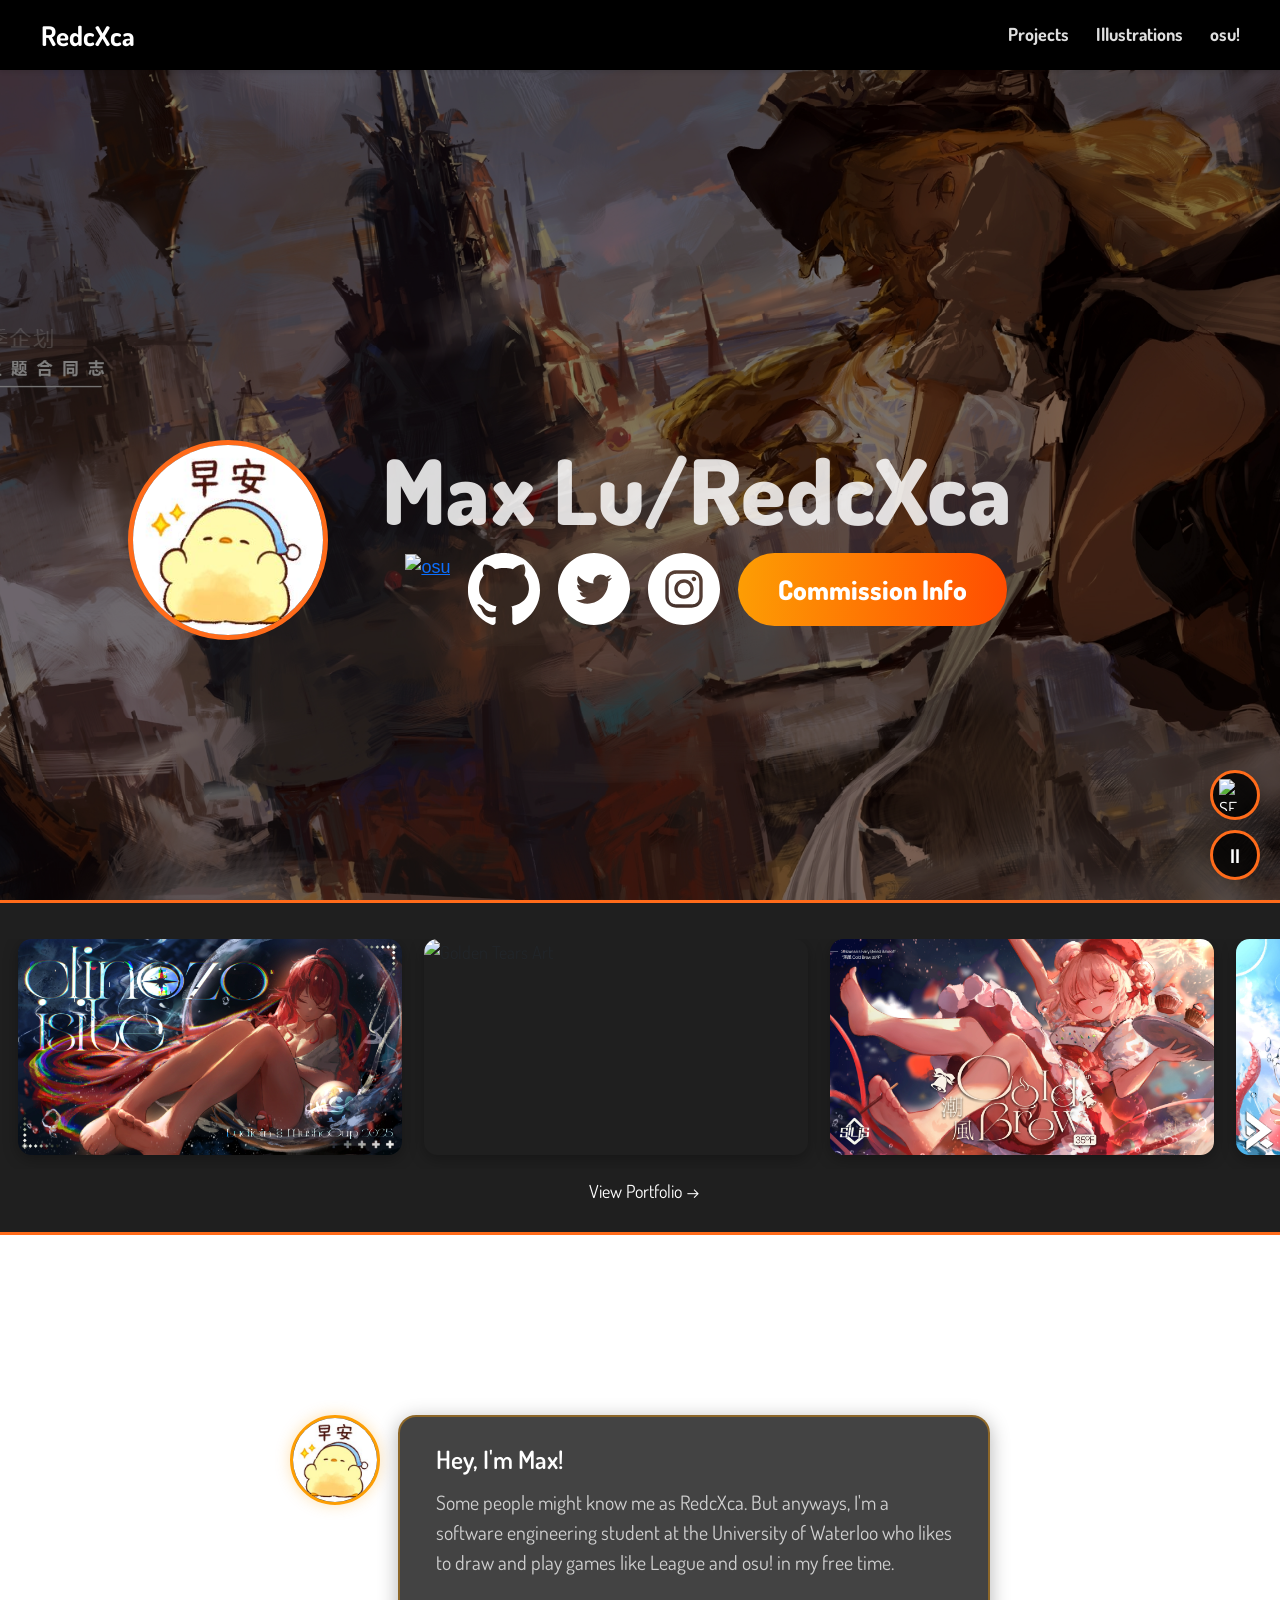
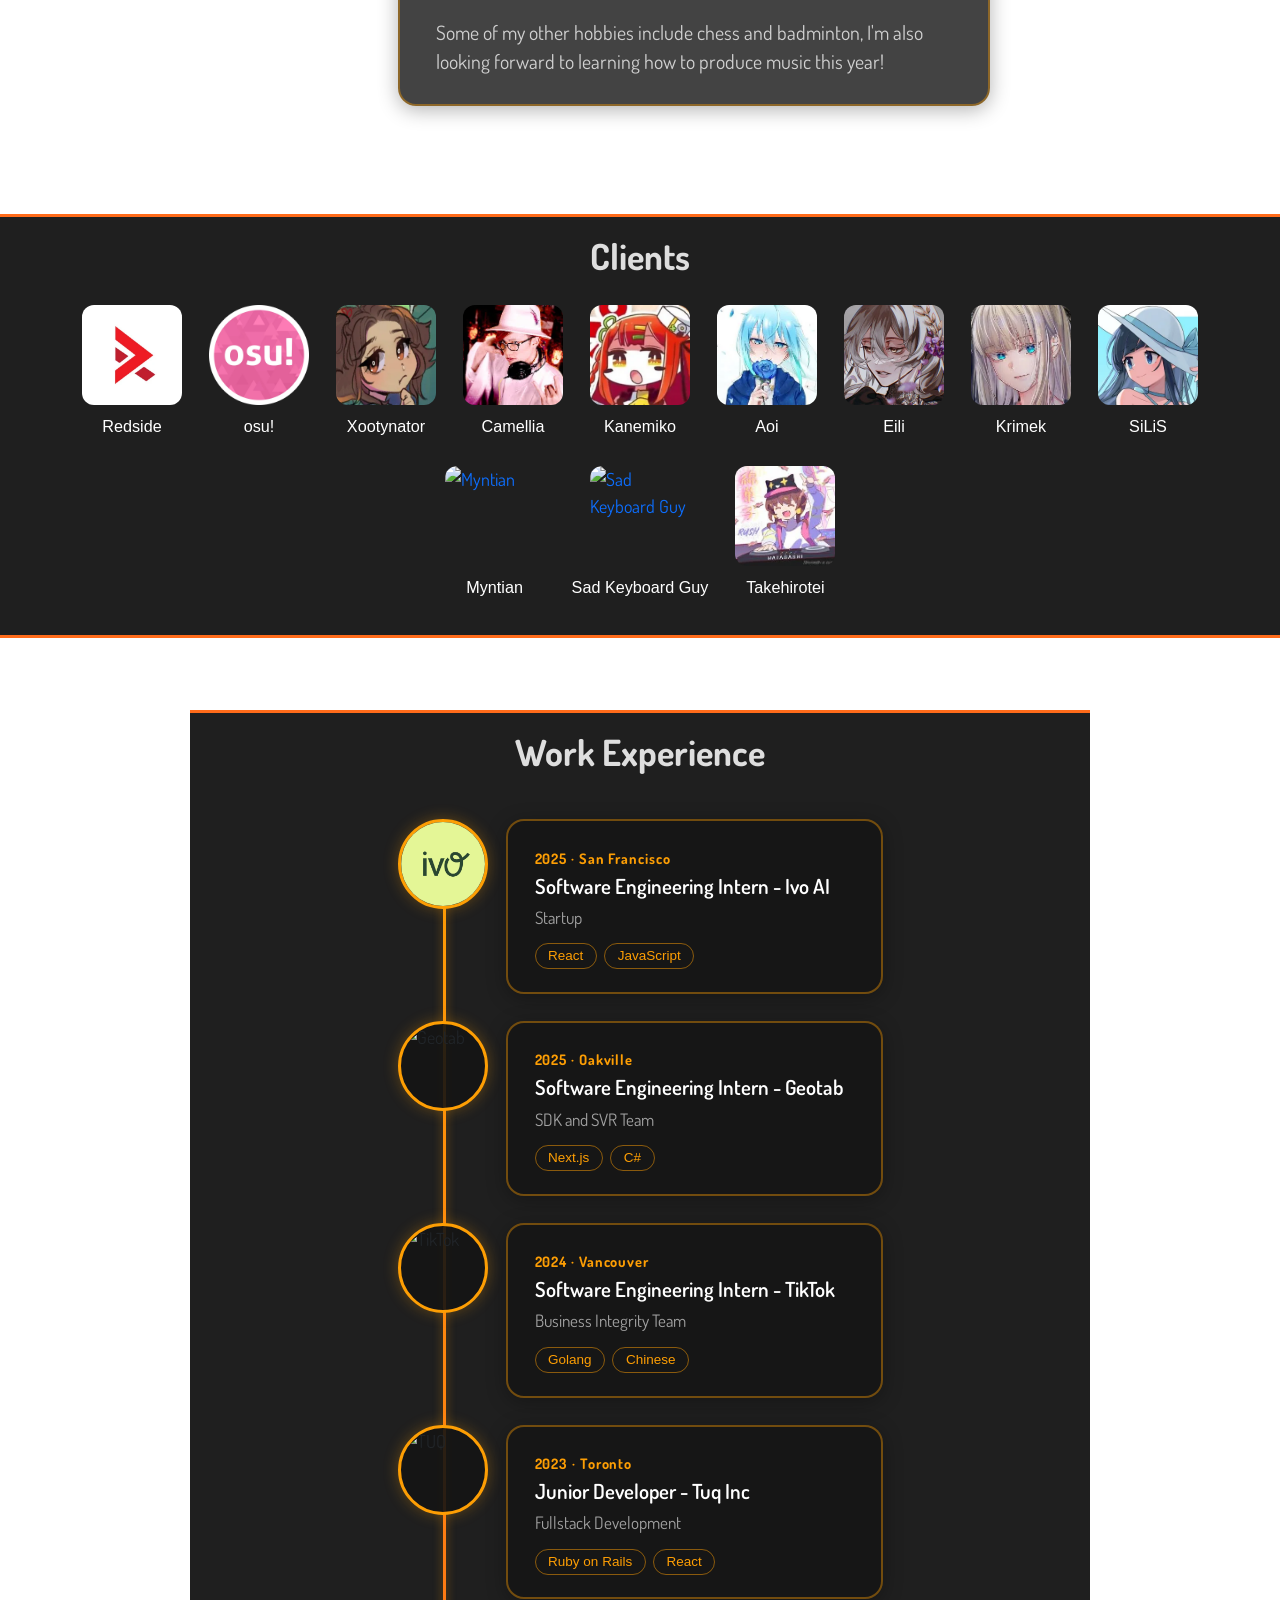
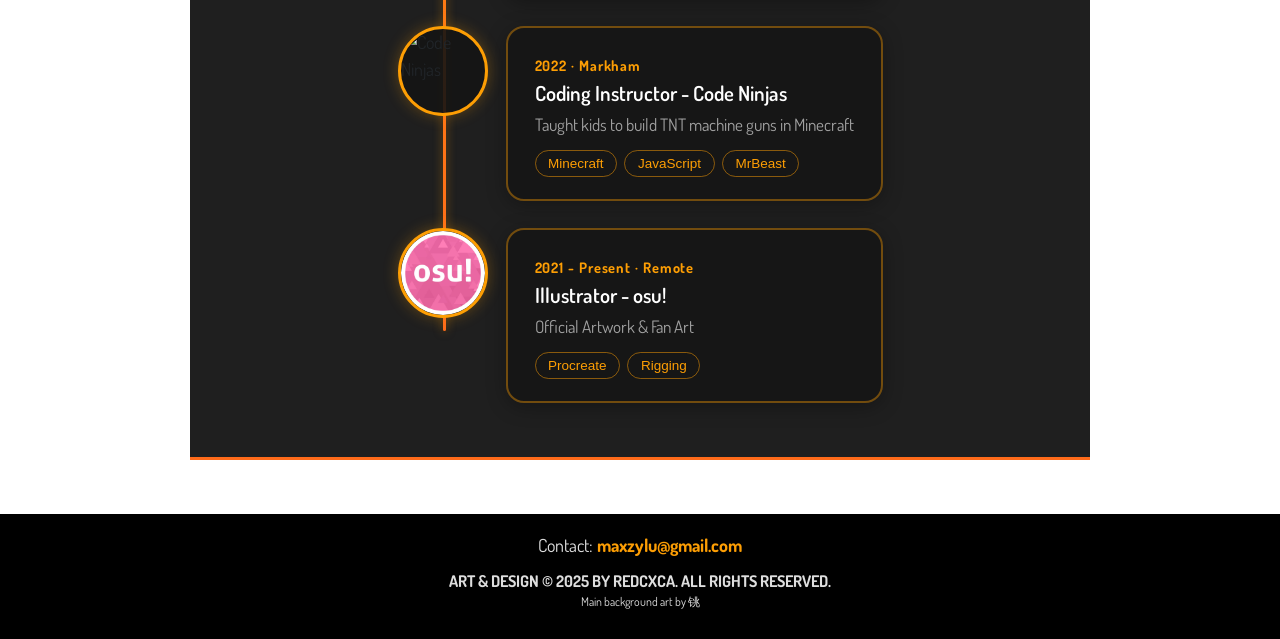
==== commit 8590abdf: "cleaned up components and spacing" ====
--- a/index.html
+++ b/index.html
@@ -94,7 +94,7 @@
         </div>
       </section>
     </header>
-    <section class="content-section gallery-section">
+    <section class="horizontal-box gallery-section">
       <div class="gallery-scroll">
         <div class="gallery-content">
           <img src="src/images/art/Clinozoisite.webp" alt="Clinozoisite Art" />
@@ -127,7 +127,7 @@
         </div>
       </div>
     </section>
-    <section class="content-section clients-section">
+    <section class="horizontal-box clients-section">
       <h2 class="section-heading">Clients</h2>
       <div class="clients-grid">
         <a href="https://open.spotify.com/artist/3tFQdVbBDarUQ5WEGqmAww" class="client-card" target="_blank">
@@ -180,7 +180,7 @@
         </a>
       </div>
     </section>
-    <section class="content-section experience-section">
+    <section class="horizontal-box experience-section">
       <h2 class="section-heading">Work Experience</h2>
       <div class="timeline">
         <div class="timeline-item">
--- a/src/css/shared.css
+++ b/src/css/shared.css
@@ -144,31 +144,7 @@
   padding-bottom: 10px;
 }
 
-.info-box-container {
-  margin: 4rem;
-  display: flex;
-  text-align: center;
-  justify-content: center;
-  align-items: center;
-}
-.info-box-container .info-box {
-  width: 60vw;
-  background-color: rgba(34, 34, 34, 0.662745098);
-  color: #ffffff;
-  border-radius: 3rem;
-  padding: 2rem;
-}
-.info-box-container .info-box h2 {
-  font-size: 2rem;
-  font-weight: 700;
-  margin-bottom: 1rem;
-}
-.info-box-container .info-box p {
-  font-size: 1.5rem;
-  line-height: 1.8;
-}
-
-.content-section {
+.horizontal-box {
   width: 100%;
   background-color: #1f1f1f;
   position: relative;
@@ -177,13 +153,55 @@
   align-items: center;
   border-top: 3px solid #ff6b1a;
   border-bottom: 3px solid #ff6b1a;
+  margin-bottom: 4rem;
+}
+.horizontal-box .section-heading {
+  padding-top: 1rem;
+}
+.horizontal-box .section-text {
+  color: rgba(255, 255, 255, 0.85);
+  font-size: 1.2rem;
+  line-height: 1.8;
+  max-width: 700px;
+  text-align: center;
+  padding: 0 2rem 2rem 2rem;
+}
+
+.clients-section .clients-grid {
+  padding: 0 2rem 2rem 2rem;
+  display: flex;
+  flex-wrap: wrap;
+  justify-content: center;
+  gap: 1.5rem;
+}
+.clients-section .client-card {
+  display: flex;
+  flex-direction: column;
+  align-items: center;
+  text-decoration: none;
+}
+.clients-section .client-card img {
+  width: 100px;
+  height: 100px;
+  border-radius: 12px;
+  object-fit: cover;
+  margin-bottom: 0.5rem;
+}
+.clients-section .client-card span {
+  color: #fff;
+  font-size: 0.9rem;
+  font-weight: 500;
+  text-align: center;
+}
+.clients-section .client-card:hover span {
+  color: #fd9e04;
 }
 
 .button-container {
   display: flex;
   justify-content: center;
-  padding-top: 1rem;
-  padding-bottom: 1.5rem;
+  padding-top: 0rem;
+  padding-bottom: 0.5rem;
 }
 .button-container a {
   cursor: pointer;
@@ -206,11 +224,11 @@
 }
 
 .page-header {
-  height: 40vh;
+  height: 30vh;
 }
 .page-header h1 {
   font-size: 4rem;
-  padding-top: 20vh;
+  padding-top: 15vh;
   display: flex;
   text-align: center;
   justify-content: center;
@@ -277,15 +295,22 @@
 }
 
 @media (max-width: 1100px) {
-  .info-box-container .info-box {
-    width: 70vw !important;
-  }
-  .info-box-container .info-box h2,
-  .info-box-container .info-box p {
-    font-size: 1.2rem !important;
-  }
   .page-header h1 {
     font-size: 3rem;
+  }
+  .horizontal-box .section-text {
+    font-size: 1rem;
+  }
+  .clients-section .clients-grid {
+    padding: 0 1rem 1.5rem 1rem;
+    gap: 1rem;
+  }
+  .clients-section .client-card img {
+    width: 70px;
+    height: 70px;
+  }
+  .clients-section .client-card span {
+    font-size: 0.8rem;
   }
 }
 @media (max-width: 575px) {
@@ -308,12 +333,9 @@
   nav #navbarNav ul a {
     padding: 0.5rem 0;
   }
-  .info-box-container .info-box {
-    width: 90vw !important;
-  }
-  .info-box-container .info-box h2,
-  .info-box-container .info-box p {
-    font-size: 0.8rem !important;
+  .horizontal-box .section-text {
+    font-size: 0.9rem;
+    padding: 0 1rem 1.5rem 1rem;
   }
 }
 .rain-effect {
--- a/src/css/index.css
+++ b/src/css/index.css
@@ -106,13 +106,6 @@
 .gallery-section {
   padding: 2rem 0 0 0;
 }
-.gallery-section .section-heading {
-  margin-bottom: 0;
-}
-.gallery-section .button-container {
-  padding-top: 0.25rem;
-  padding-bottom: 0.75rem;
-}
 .gallery-section .gallery-scroll {
   overflow-x: auto;
   scroll-behavior: auto;
@@ -153,7 +146,7 @@
   }
 }
 .experience-section {
-  padding: 3rem 2rem;
+  padding: 0 2rem 2rem 2rem;
   max-width: 900px;
   margin: 0 auto 3rem auto;
 }
@@ -247,7 +240,7 @@
 
 @media (max-width: 768px) {
   .experience-section {
-    padding: 2rem 1rem;
+    padding: 0 1rem 1.5rem 1rem;
   }
   .experience-section .timeline::before {
     left: 2rem;
@@ -271,69 +264,8 @@
     font-size: 0.9rem;
   }
 }
-.clients-section {
-  padding: 2rem;
-  margin-bottom: 3rem;
-}
-.clients-section .clients-grid {
-  display: flex;
-  flex-wrap: wrap;
-  justify-content: center;
-  gap: 1.5rem;
-}
-.clients-section .client-card {
-  display: flex;
-  flex-direction: column;
-  align-items: center;
-  text-decoration: none;
-}
-.clients-section .client-card img {
-  width: 100px;
-  height: 100px;
-  border-radius: 12px;
-  object-fit: cover;
-  margin-bottom: 0.5rem;
-}
-.clients-section .client-card span {
-  color: #fff;
-  font-size: 0.9rem;
-  font-weight: 500;
-  text-align: center;
-}
-.clients-section .client-card:hover span {
-  color: #fd9e04;
-}
-
-@media (max-width: 768px) {
-  .clients-section {
-    padding: 1.5rem 1rem;
-  }
-  .clients-section .clients-grid {
-    gap: 1rem;
-  }
-  .clients-section .client-card img {
-    width: 70px;
-    height: 70px;
-  }
-  .clients-section .client-card span {
-    font-size: 0.8rem;
-  }
-}
-.hidden {
-  display: none;
-}
-
-.section-box {
-  background-color: #1f1f1f;
-  border-top: 3px solid #ff6b1a;
-  border-bottom: 3px solid #ff6b1a;
-  padding: 1.5rem 2rem;
-  max-width: 700px;
-  width: 100%;
-}
-
 .about-section {
-  padding: 3rem 2rem;
+  padding: 6rem 2rem;
   display: flex;
   justify-content: center;
 }
@@ -430,9 +362,12 @@
     width: auto;
   }
   .hero-section ul a.commission-btn {
-    padding: 0.8rem 1.2rem;
+    padding: 0.5rem 1.2rem;
     font-size: 1rem;
-    margin-top: 0.5rem;
+    margin-top: 0;
+    height: 2.5rem;
+    display: flex;
+    align-items: center;
   }
   .hero-section ul a img {
     width: 2.5rem;
@@ -440,6 +375,9 @@
   }
 }
 @media (max-width: 575px) {
+  .experience-section {
+    padding: 0 0.75rem 1.5rem 0.75rem;
+  }
   .hero-section {
     padding-top: 12vh;
   }
@@ -454,8 +392,9 @@
     height: 2rem;
   }
   .hero-section ul a.commission-btn {
-    padding: 0.6rem 1rem;
+    padding: 0.4rem 1rem;
     font-size: 0.85rem;
+    height: 2rem;
   }
   .gallery-section {
     padding: 1.5rem 1.5rem 0 1.5rem;
@@ -466,9 +405,6 @@
     margin-right: 0.5rem;
     border-radius: 0.5rem;
   }
-  .experience-section {
-    padding: 1.5rem 0.75rem;
-  }
   .experience-section .timeline::before {
     left: 1.75rem;
   }
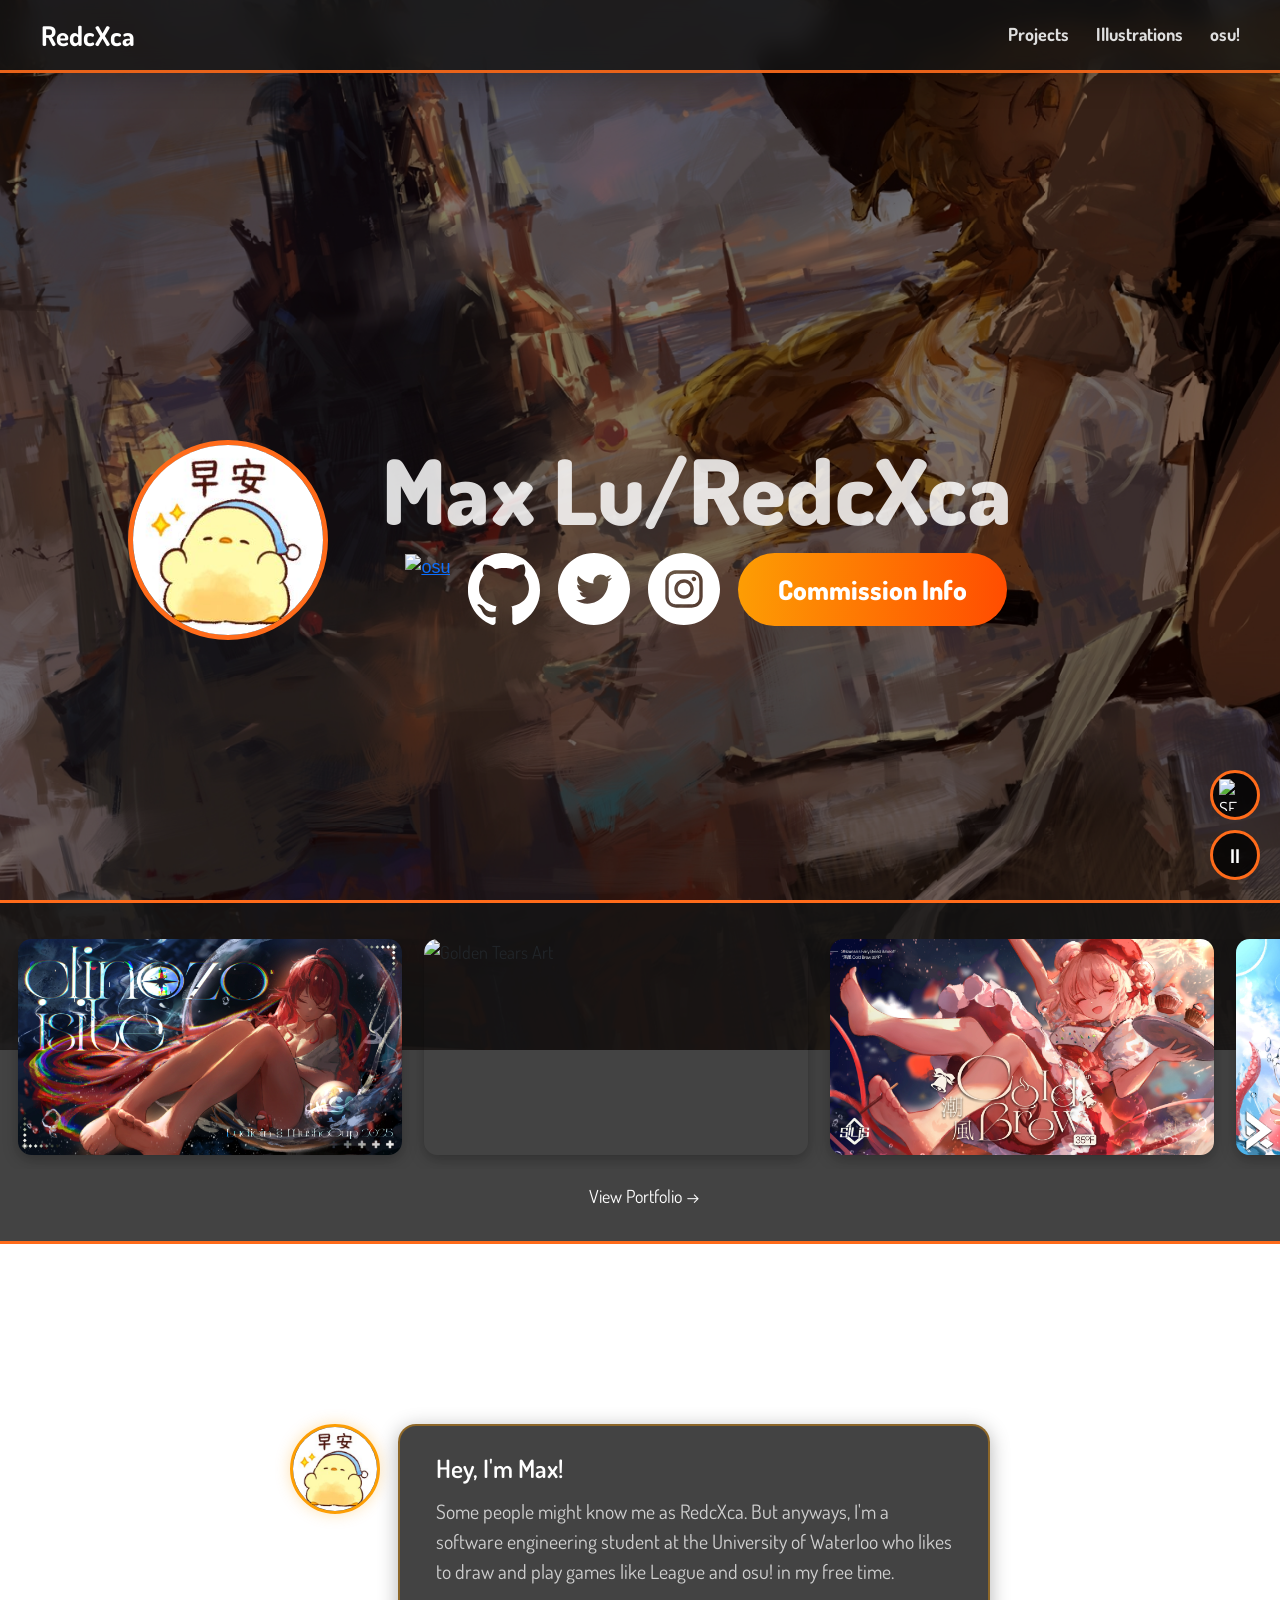
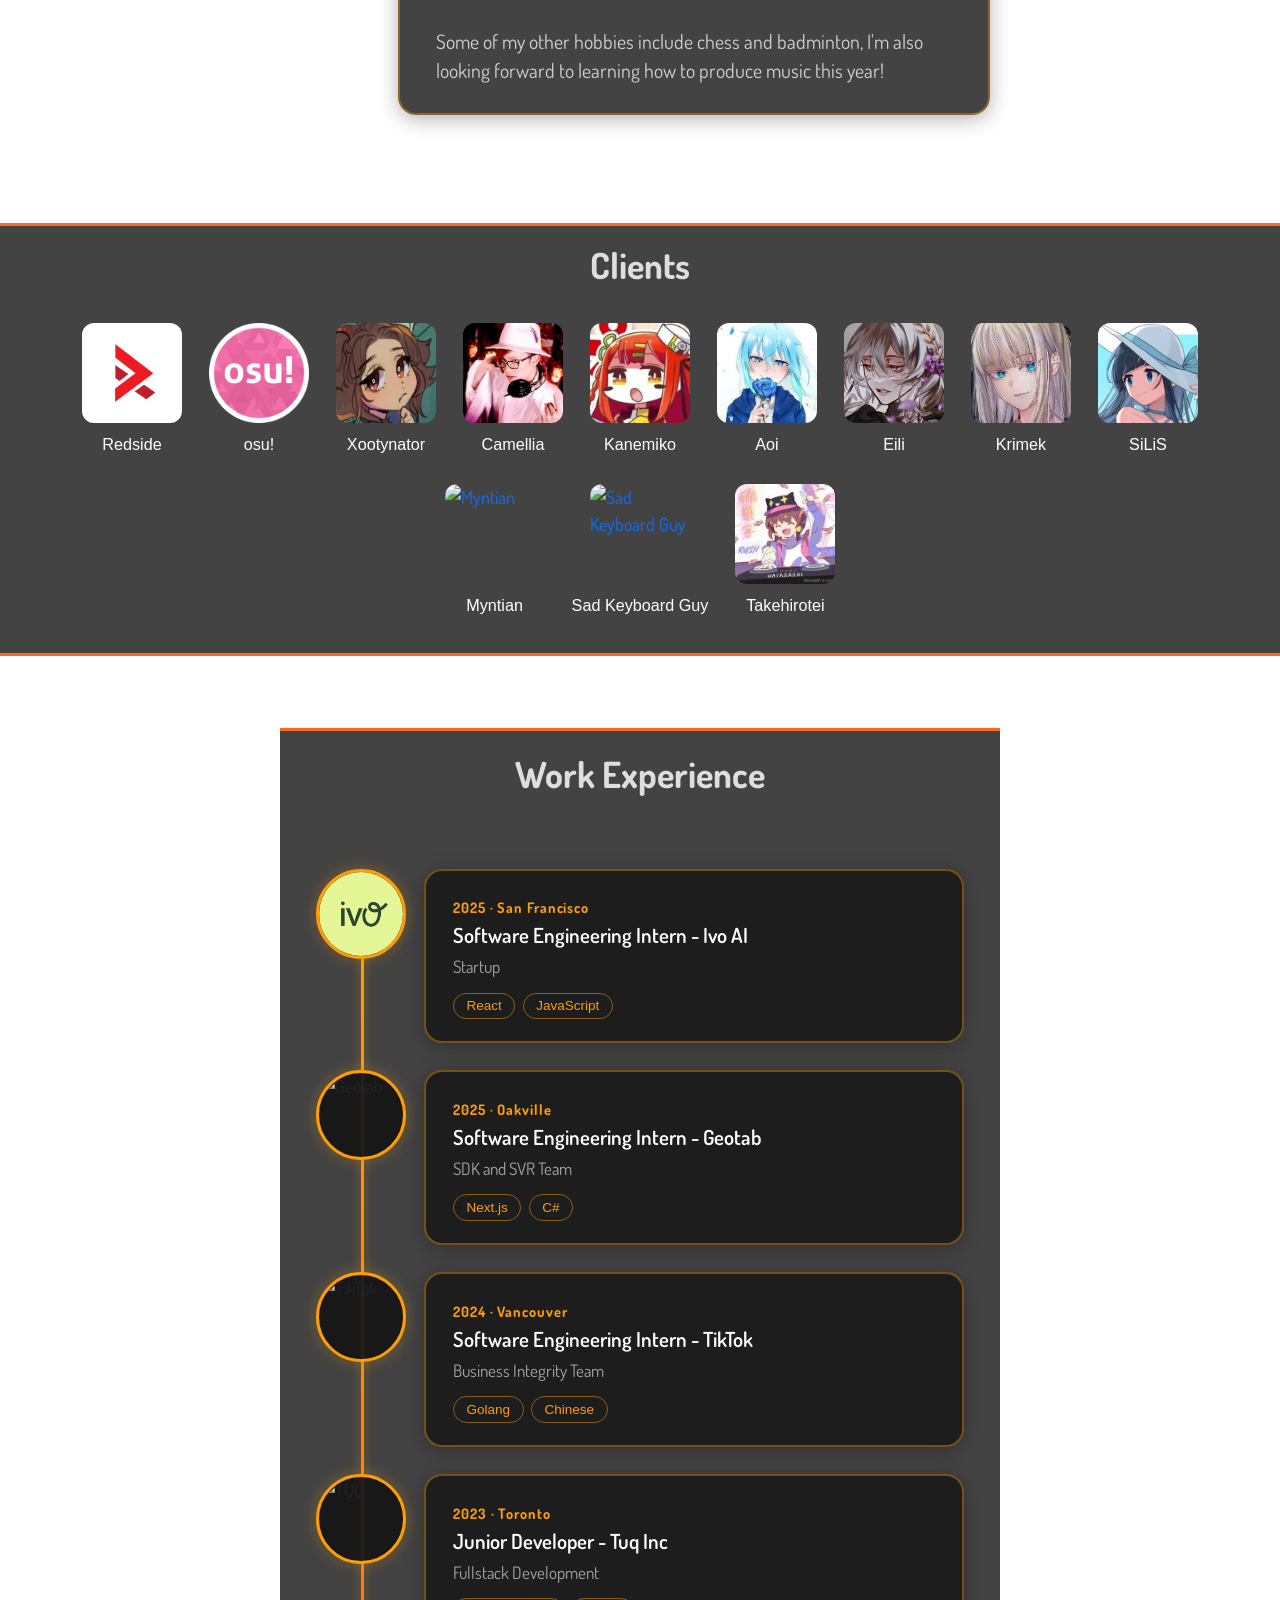
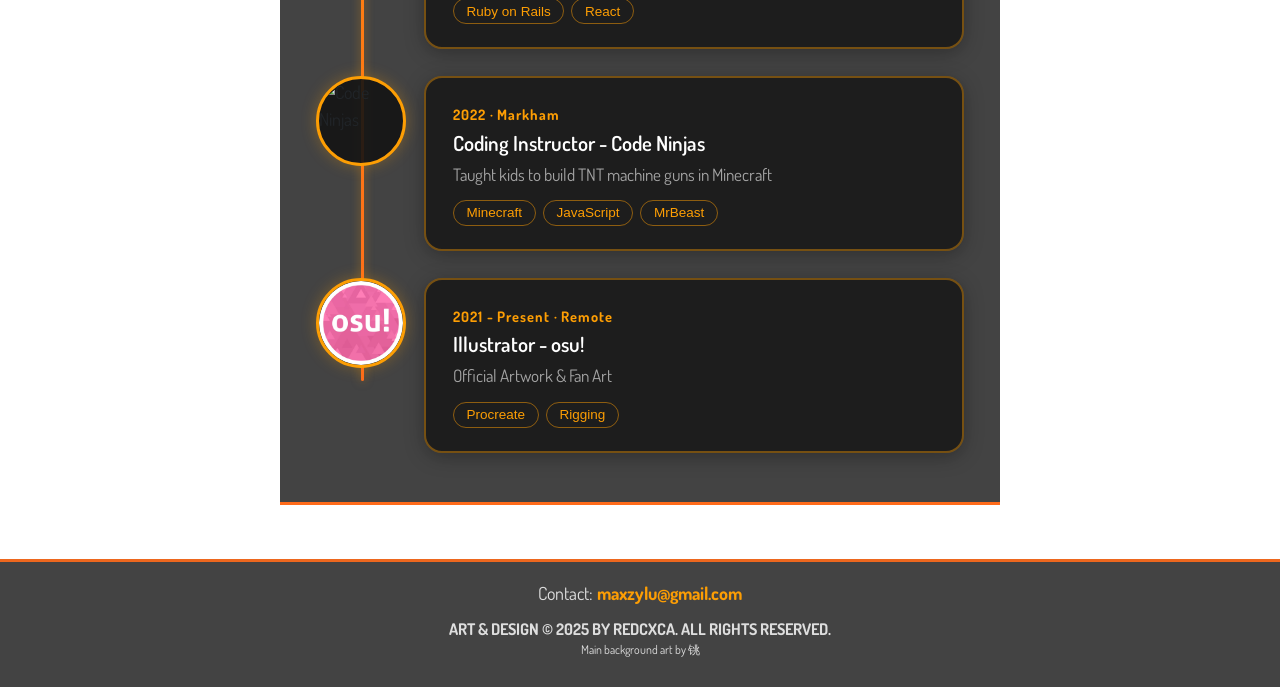
==== commit e0bcc4a7: "moved shared styles, added showcase page, fixed parallax" ====
--- a/index.html
+++ b/index.html
@@ -180,7 +180,7 @@
         </a>
       </div>
     </section>
-    <section class="horizontal-box experience-section">
+    <section class="vertical-box experience-section">
       <h2 class="section-heading">Work Experience</h2>
       <div class="timeline">
         <div class="timeline-item">
@@ -279,7 +279,7 @@
     <audio id="background-music" loop preload="auto">
       <source src="src/audio/november.mp3" type="audio/mpeg">
     </audio>
-    
+
     <div class="rain-effect" id="rain-effect"></div>
 
     <div class="widget-container">
--- a/src/css/shared.css
+++ b/src/css/shared.css
@@ -7,6 +7,7 @@
 }
 :root {
   --navbar-height: 0;
+  --panel-bg: rgba(20, 20, 20, 0.8);
 }
 
 * {
@@ -65,8 +66,11 @@
   display: flex;
   justify-content: space-between;
   align-items: center;
-  background-color: #000;
-  box-shadow: 0 2px 4px rgba(0, 0, 0, 0.1);
+  background: var(--panel-bg);
+  backdrop-filter: blur(12px);
+  -webkit-backdrop-filter: blur(12px);
+  border-bottom: 3px solid rgba(255, 107, 26, 0.9);
+  box-shadow: 0 12px 24px rgba(0, 0, 0, 0.18);
 }
 nav .navbar-brand {
   padding-left: 1.5rem;
@@ -99,7 +103,7 @@
 .hero {
   position: fixed;
   z-index: -1;
-  inset: 0;
+  inset: -150px 0;
   width: 100%;
   height: auto;
   background-image: url("../images/art/Touhou.jpg");
@@ -119,7 +123,8 @@
 }
 
 footer {
-  background-color: #000;
+  background: var(--panel-bg);
+  border-top: 3px solid rgba(255, 107, 26, 0.9);
   padding: 1rem;
   text-align: center;
   color: #dedede;
@@ -146,7 +151,7 @@
 
 .horizontal-box {
   width: 100%;
-  background-color: #1f1f1f;
+  background: var(--panel-bg);
   position: relative;
   display: flex;
   flex-direction: column;
@@ -167,8 +172,36 @@
   padding: 0 2rem 2rem 2rem;
 }
 
+.vertical-box {
+  width: min(100% - 2rem, 720px);
+  background: var(--panel-bg);
+  position: relative;
+  display: flex;
+  flex-direction: column;
+  align-items: stretch;
+  border-top: 3px solid #ff6b1a;
+  border-bottom: 3px solid #ff6b1a;
+  padding: 1.25rem clamp(1rem, 3vw, 2rem) 1.75rem;
+  margin: 0 auto 4rem auto;
+}
+.vertical-box .section-heading {
+  padding-top: 0;
+}
+.vertical-box .section-text {
+  color: rgba(255, 255, 255, 0.85);
+  font-size: 1.2rem;
+  line-height: 1.8;
+  max-width: 700px;
+  text-align: center;
+  margin: 0 auto;
+}
+.vertical-box > .about-card,
+.vertical-box > .timeline {
+  margin-top: 1.5rem;
+}
+
 .clients-section .clients-grid {
-  padding: 0 2rem 2rem 2rem;
+  padding: 0.5rem 2rem 2rem 2rem;
   display: flex;
   flex-wrap: wrap;
   justify-content: center;
@@ -195,6 +228,143 @@
 }
 .clients-section .client-card:hover span {
   color: #fd9e04;
+}
+
+.timeline {
+  position: relative;
+  padding: 1rem 0;
+}
+.timeline::before {
+  content: "";
+  position: absolute;
+  left: 2.5rem;
+  width: 3px;
+  height: calc(100% - 6.5rem);
+  top: 1.5rem;
+  background: linear-gradient(180deg, #fd9e04 0%, #ff6b1a 100%);
+  border-radius: 2px;
+  box-shadow: 0 0 10px rgba(253, 158, 4, 0.5);
+}
+.timeline .timeline-item {
+  position: relative;
+  display: flex;
+  align-items: flex-start;
+  margin-bottom: 1.5rem;
+  padding-left: 6rem;
+}
+.timeline .timeline-item .timeline-icon {
+  position: absolute;
+  left: 0;
+  width: 5rem;
+  height: 5rem;
+  border-radius: 50%;
+  background: rgba(20, 20, 20, 0.9);
+  border: 3px solid #fd9e04;
+  display: flex;
+  align-items: center;
+  justify-content: center;
+  z-index: 2;
+  overflow: hidden;
+  box-shadow: 0 0 15px rgba(253, 158, 4, 0.3);
+}
+.timeline .timeline-item .timeline-icon img {
+  width: 100%;
+  height: 100%;
+  object-fit: cover;
+}
+.timeline .timeline-item .timeline-content {
+  background: rgba(20, 20, 20, 0.8);
+  border-radius: 1rem;
+  padding: 1.25rem 1.5rem;
+  flex: 1;
+  border: 2px solid rgba(253, 158, 4, 0.4);
+  box-shadow: 0 4px 20px rgba(0, 0, 0, 0.3);
+}
+.timeline .timeline-item .timeline-content .year {
+  display: inline-block;
+  color: #fd9e04;
+  font-size: 0.8rem;
+  font-weight: 700;
+  margin-bottom: 0.25rem;
+  letter-spacing: 0.05rem;
+}
+.timeline .timeline-item .timeline-content h3 {
+  color: #fff;
+  font-size: 1.15rem;
+  font-weight: 600;
+  margin: 0 0 0.4rem 0;
+}
+.timeline .timeline-item .timeline-content p {
+  color: rgba(255, 255, 255, 0.6);
+  font-size: 0.95rem;
+  margin: 0 0 0.75rem 0;
+  line-height: 1.4;
+}
+.timeline .timeline-item .timeline-content .tags {
+  display: flex;
+  flex-wrap: wrap;
+  gap: 0.4rem;
+}
+.timeline .timeline-item .timeline-content .tags .badge {
+  background: transparent;
+  border: 1px solid rgba(253, 158, 4, 0.5);
+  color: #fd9e04;
+  font-size: 0.75rem;
+  padding: 0.3rem 0.7rem;
+  border-radius: 1rem;
+  font-weight: 500;
+}
+.timeline .timeline-item:last-child {
+  margin-bottom: 0;
+}
+
+.about-card {
+  display: flex;
+  align-items: flex-start;
+  gap: 1rem;
+  max-width: 700px;
+}
+
+.about-icon {
+  width: 5rem;
+  height: 5rem;
+  min-width: 5rem;
+  border-radius: 50%;
+  background: rgba(20, 20, 20, 0.9);
+  border: 3px solid #fd9e04;
+  display: flex;
+  align-items: center;
+  justify-content: center;
+  overflow: hidden;
+  box-shadow: 0 0 15px rgba(253, 158, 4, 0.3);
+}
+.about-icon img {
+  width: 100%;
+  height: 100%;
+  object-fit: cover;
+}
+
+.about-content {
+  background: rgba(20, 20, 20, 0.8);
+  border-radius: 1rem;
+  padding: 1.5rem 2rem;
+  border: 2px solid rgba(253, 158, 4, 0.4);
+  box-shadow: 0 4px 20px rgba(0, 0, 0, 0.3);
+}
+.about-content h3 {
+  color: #fff;
+  font-size: 1.4rem;
+  font-weight: 600;
+  margin: 0 0 0.75rem 0;
+}
+.about-content p {
+  color: rgba(255, 255, 255, 0.75);
+  font-size: 1.1rem;
+  margin: 0 0 0.75rem 0;
+  line-height: 1.5;
+}
+.about-content p:last-child {
+  margin-bottom: 0;
 }
 
 .button-container {
@@ -298,7 +468,8 @@
   .page-header h1 {
     font-size: 3rem;
   }
-  .horizontal-box .section-text {
+  .horizontal-box .section-text,
+  .vertical-box .section-text {
     font-size: 1rem;
   }
   .clients-section .clients-grid {
@@ -311,6 +482,43 @@
   }
   .clients-section .client-card span {
     font-size: 0.8rem;
+  }
+}
+@media (max-width: 768px) {
+  .vertical-box {
+    width: min(100% - 1.5rem, 920px);
+    padding: 1.25rem 1rem 1.5rem;
+  }
+  .timeline::before {
+    left: 2rem;
+    height: calc(100% - 6.5rem);
+    top: 2rem;
+  }
+  .timeline .timeline-item {
+    padding-left: 5rem;
+  }
+  .timeline .timeline-item .timeline-icon {
+    width: 4rem;
+    height: 4rem;
+  }
+  .timeline .timeline-item .timeline-content {
+    padding: 1rem 1.25rem;
+  }
+  .timeline .timeline-item .timeline-content h3 {
+    font-size: 1rem;
+  }
+  .timeline .timeline-item .timeline-content p {
+    font-size: 0.9rem;
+  }
+  .about-card {
+    flex-direction: column;
+    align-items: center;
+    text-align: center;
+    max-width: 100%;
+  }
+  .about-content {
+    width: 100%;
+    padding: 1.25rem 1.5rem;
   }
 }
 @media (max-width: 575px) {
@@ -333,9 +541,41 @@
   nav #navbarNav ul a {
     padding: 0.5rem 0;
   }
-  .horizontal-box .section-text {
+  .horizontal-box .section-text,
+  .vertical-box .section-text {
     font-size: 0.9rem;
     padding: 0 1rem 1.5rem 1rem;
+  }
+  .vertical-box {
+    width: min(100% - 1rem, 920px);
+    padding: 1rem 0.75rem 1.25rem;
+  }
+  .vertical-box .section-text {
+    padding: 0;
+  }
+  .timeline::before {
+    left: 1.75rem;
+  }
+  .timeline .timeline-item {
+    padding-left: 4.5rem;
+  }
+  .timeline .timeline-item .timeline-icon {
+    width: 3.5rem;
+    height: 3.5rem;
+  }
+  .timeline .timeline-item .timeline-content {
+    padding: 0.875rem 1rem;
+  }
+  .timeline .timeline-item .timeline-content h3 {
+    font-size: 0.9rem;
+  }
+  .timeline .timeline-item .timeline-content p {
+    font-size: 0.8rem;
+    margin-bottom: 0.5rem;
+  }
+  .timeline .timeline-item .timeline-content .tags .badge {
+    font-size: 0.65rem;
+    padding: 0.25rem 0.5rem;
   }
 }
 .rain-effect {
--- a/src/css/index.css
+++ b/src/css/index.css
@@ -106,6 +106,13 @@
 .gallery-section {
   padding: 2rem 0 0 0;
 }
+.gallery-section .section-heading {
+  margin-bottom: 0;
+}
+.gallery-section .button-container {
+  padding-top: 0.25rem;
+  padding-bottom: 0.75rem;
+}
 .gallery-section .gallery-scroll {
   overflow-x: auto;
   scroll-behavior: auto;
@@ -146,174 +153,13 @@
   }
 }
 .experience-section {
-  padding: 0 2rem 2rem 2rem;
-  max-width: 900px;
   margin: 0 auto 3rem auto;
 }
-.experience-section .timeline {
-  position: relative;
-  padding: 1rem 0;
-}
-.experience-section .timeline::before {
-  content: "";
-  position: absolute;
-  left: 2.5rem;
-  width: 3px;
-  height: calc(100% - 6.5rem);
-  top: 1.5rem;
-  background: linear-gradient(180deg, #fd9e04 0%, #ff6b1a 100%);
-  border-radius: 2px;
-  box-shadow: 0 0 10px rgba(253, 158, 4, 0.5);
-}
-.experience-section .timeline .timeline-item {
-  position: relative;
-  display: flex;
-  align-items: flex-start;
-  margin-bottom: 1.5rem;
-  padding-left: 6rem;
-}
-.experience-section .timeline .timeline-item .timeline-icon {
-  position: absolute;
-  left: 0;
-  width: 5rem;
-  height: 5rem;
-  border-radius: 50%;
-  background: rgba(20, 20, 20, 0.9);
-  border: 3px solid #fd9e04;
-  display: flex;
-  align-items: center;
-  justify-content: center;
-  z-index: 2;
-  overflow: hidden;
-  box-shadow: 0 0 15px rgba(253, 158, 4, 0.3);
-}
-.experience-section .timeline .timeline-item .timeline-icon img {
-  width: 100%;
-  height: 100%;
-  object-fit: cover;
-}
-.experience-section .timeline .timeline-item .timeline-content {
-  background: rgba(20, 20, 20, 0.8);
-  border-radius: 1rem;
-  padding: 1.25rem 1.5rem;
-  flex: 1;
-  border: 2px solid rgba(253, 158, 4, 0.4);
-  box-shadow: 0 4px 20px rgba(0, 0, 0, 0.3);
-}
-.experience-section .timeline .timeline-item .timeline-content .year {
-  display: inline-block;
-  color: #fd9e04;
-  font-size: 0.8rem;
-  font-weight: 700;
-  margin-bottom: 0.25rem;
-  letter-spacing: 0.05rem;
-}
-.experience-section .timeline .timeline-item .timeline-content h3 {
-  color: #fff;
-  font-size: 1.15rem;
-  font-weight: 600;
-  margin: 0 0 0.4rem 0;
-}
-.experience-section .timeline .timeline-item .timeline-content p {
-  color: rgba(255, 255, 255, 0.6);
-  font-size: 0.95rem;
-  margin: 0 0 0.75rem 0;
-  line-height: 1.4;
-}
-.experience-section .timeline .timeline-item .timeline-content .tags {
-  display: flex;
-  flex-wrap: wrap;
-  gap: 0.4rem;
-}
-.experience-section .timeline .timeline-item .timeline-content .tags .badge {
-  background: transparent;
-  border: 1px solid rgba(253, 158, 4, 0.5);
-  color: #fd9e04;
-  font-size: 0.75rem;
-  padding: 0.3rem 0.7rem;
-  border-radius: 1rem;
-  font-weight: 500;
-}
-.experience-section .timeline .timeline-item:last-child {
-  margin-bottom: 0;
-}
-
-@media (max-width: 768px) {
-  .experience-section {
-    padding: 0 1rem 1.5rem 1rem;
-  }
-  .experience-section .timeline::before {
-    left: 2rem;
-    height: calc(100% - 6.5rem);
-    top: 2rem;
-  }
-  .experience-section .timeline .timeline-item {
-    padding-left: 5rem;
-  }
-  .experience-section .timeline .timeline-item .timeline-icon {
-    width: 4rem;
-    height: 4rem;
-  }
-  .experience-section .timeline .timeline-item .timeline-content {
-    padding: 1rem 1.25rem;
-  }
-  .experience-section .timeline .timeline-item .timeline-content h3 {
-    font-size: 1rem;
-  }
-  .experience-section .timeline .timeline-item .timeline-content p {
-    font-size: 0.9rem;
-  }
-}
+
 .about-section {
   padding: 6rem 2rem;
   display: flex;
   justify-content: center;
-}
-.about-section .about-card {
-  display: flex;
-  align-items: flex-start;
-  max-width: 700px;
-  gap: 1rem;
-}
-.about-section .about-icon {
-  width: 5rem;
-  height: 5rem;
-  min-width: 5rem;
-  border-radius: 50%;
-  background: rgba(20, 20, 20, 0.9);
-  border: 3px solid #fd9e04;
-  display: flex;
-  align-items: center;
-  justify-content: center;
-  overflow: hidden;
-  box-shadow: 0 0 15px rgba(253, 158, 4, 0.3);
-}
-.about-section .about-icon img {
-  width: 100%;
-  height: 100%;
-  object-fit: cover;
-}
-.about-section .about-content {
-  background: rgba(20, 20, 20, 0.8);
-  border-radius: 1rem;
-  padding: 1.5rem 2rem;
-  border: 2px solid rgba(253, 158, 4, 0.4);
-  box-shadow: 0 4px 20px rgba(0, 0, 0, 0.3);
-}
-.about-section .about-content h3 {
-  color: #fff;
-  font-size: 1.4rem;
-  font-weight: 600;
-  margin: 0 0 0.75rem 0;
-}
-.about-section .about-content p {
-  color: rgba(255, 255, 255, 0.75);
-  font-size: 1.1rem;
-  margin: 0 0 0.75rem 0;
-  line-height: 1.5;
-}
-.about-section .about-content p:last-child {
-  margin-bottom: 0;
 }
 
 @media (max-width: 1100px) {
@@ -375,9 +221,6 @@
   }
 }
 @media (max-width: 575px) {
-  .experience-section {
-    padding: 0 0.75rem 1.5rem 0.75rem;
-  }
   .hero-section {
     padding-top: 12vh;
   }
@@ -405,28 +248,4 @@
     margin-right: 0.5rem;
     border-radius: 0.5rem;
   }
-  .experience-section .timeline::before {
-    left: 1.75rem;
-  }
-  .experience-section .timeline .timeline-item {
-    padding-left: 4.5rem;
-  }
-  .experience-section .timeline .timeline-item .timeline-icon {
-    width: 3.5rem;
-    height: 3.5rem;
-  }
-  .experience-section .timeline .timeline-item .timeline-content {
-    padding: 0.875rem 1rem;
-  }
-  .experience-section .timeline .timeline-item .timeline-content h3 {
-    font-size: 0.9rem;
-  }
-  .experience-section .timeline .timeline-item .timeline-content p {
-    font-size: 0.8rem;
-    margin-bottom: 0.5rem;
-  }
-  .experience-section .timeline .timeline-item .timeline-content .tags .badge {
-    font-size: 0.65rem;
-    padding: 0.25rem 0.5rem;
-  }
-}
+}
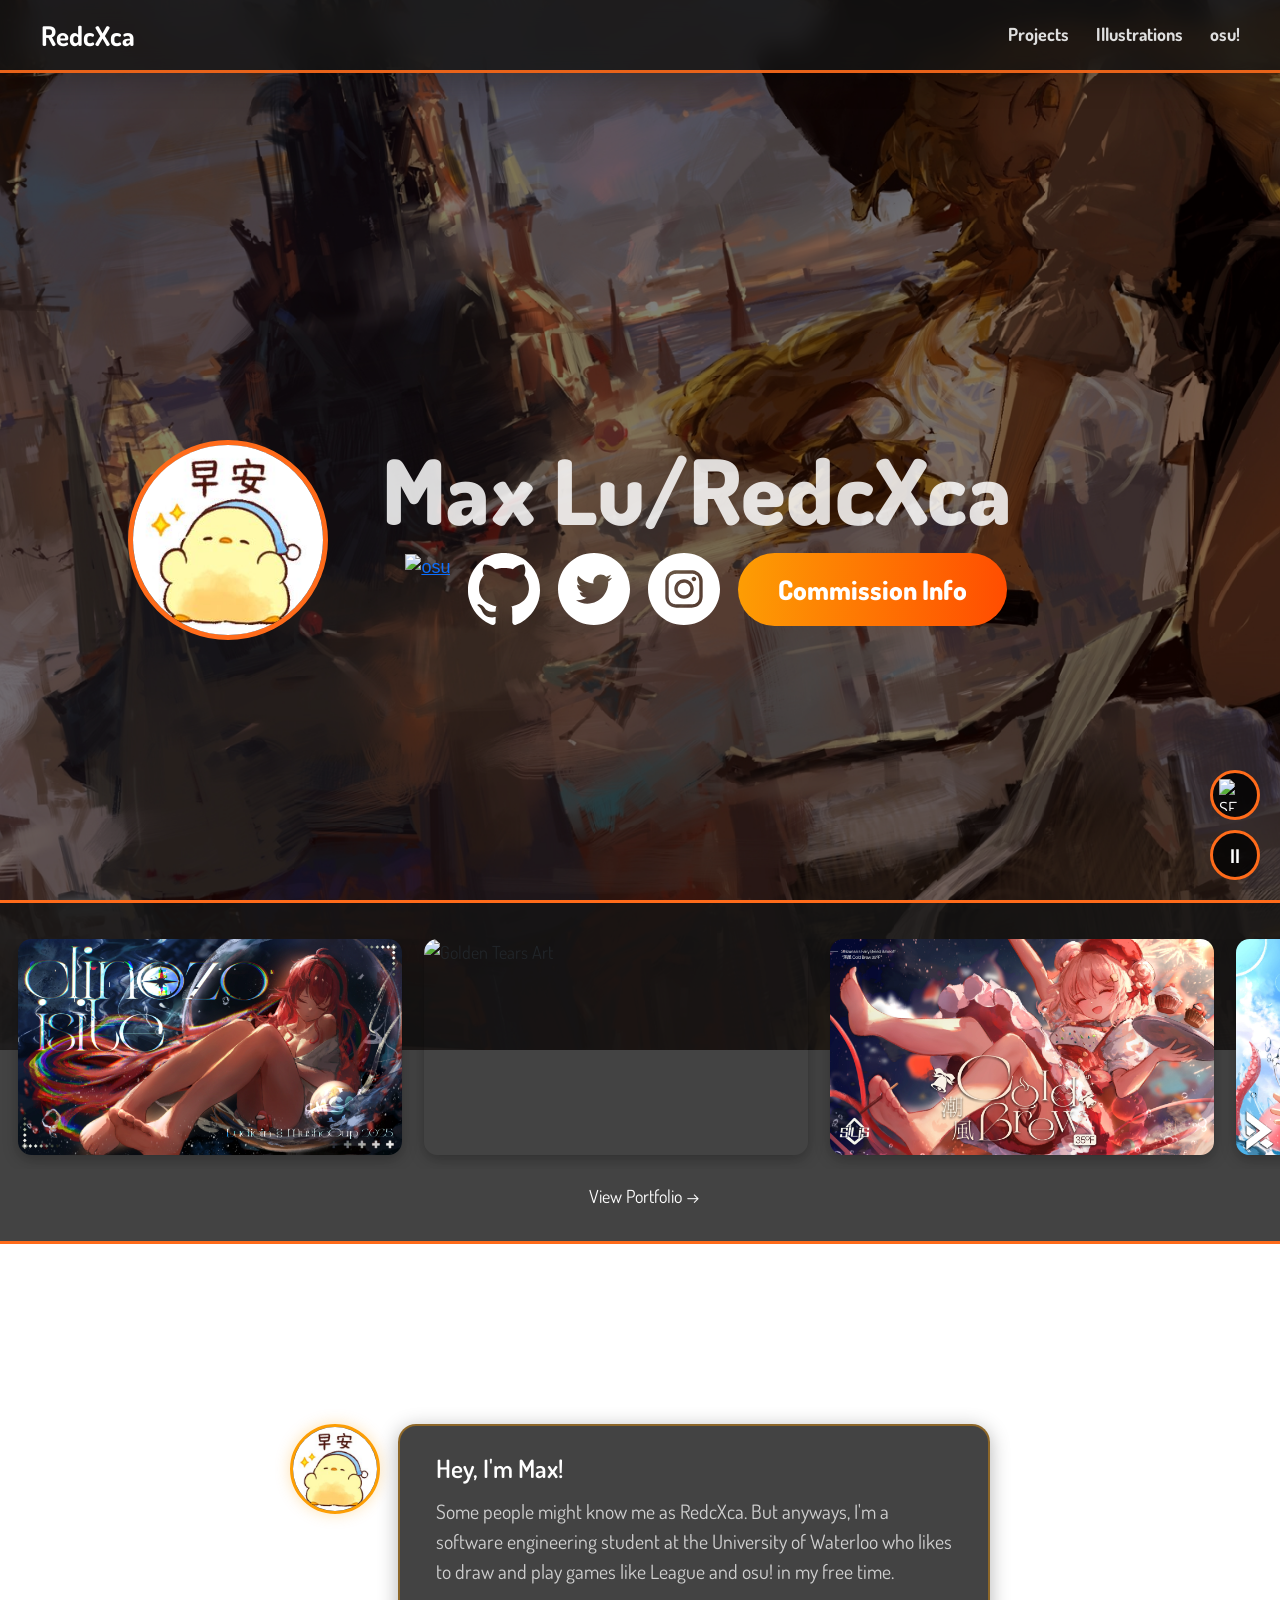
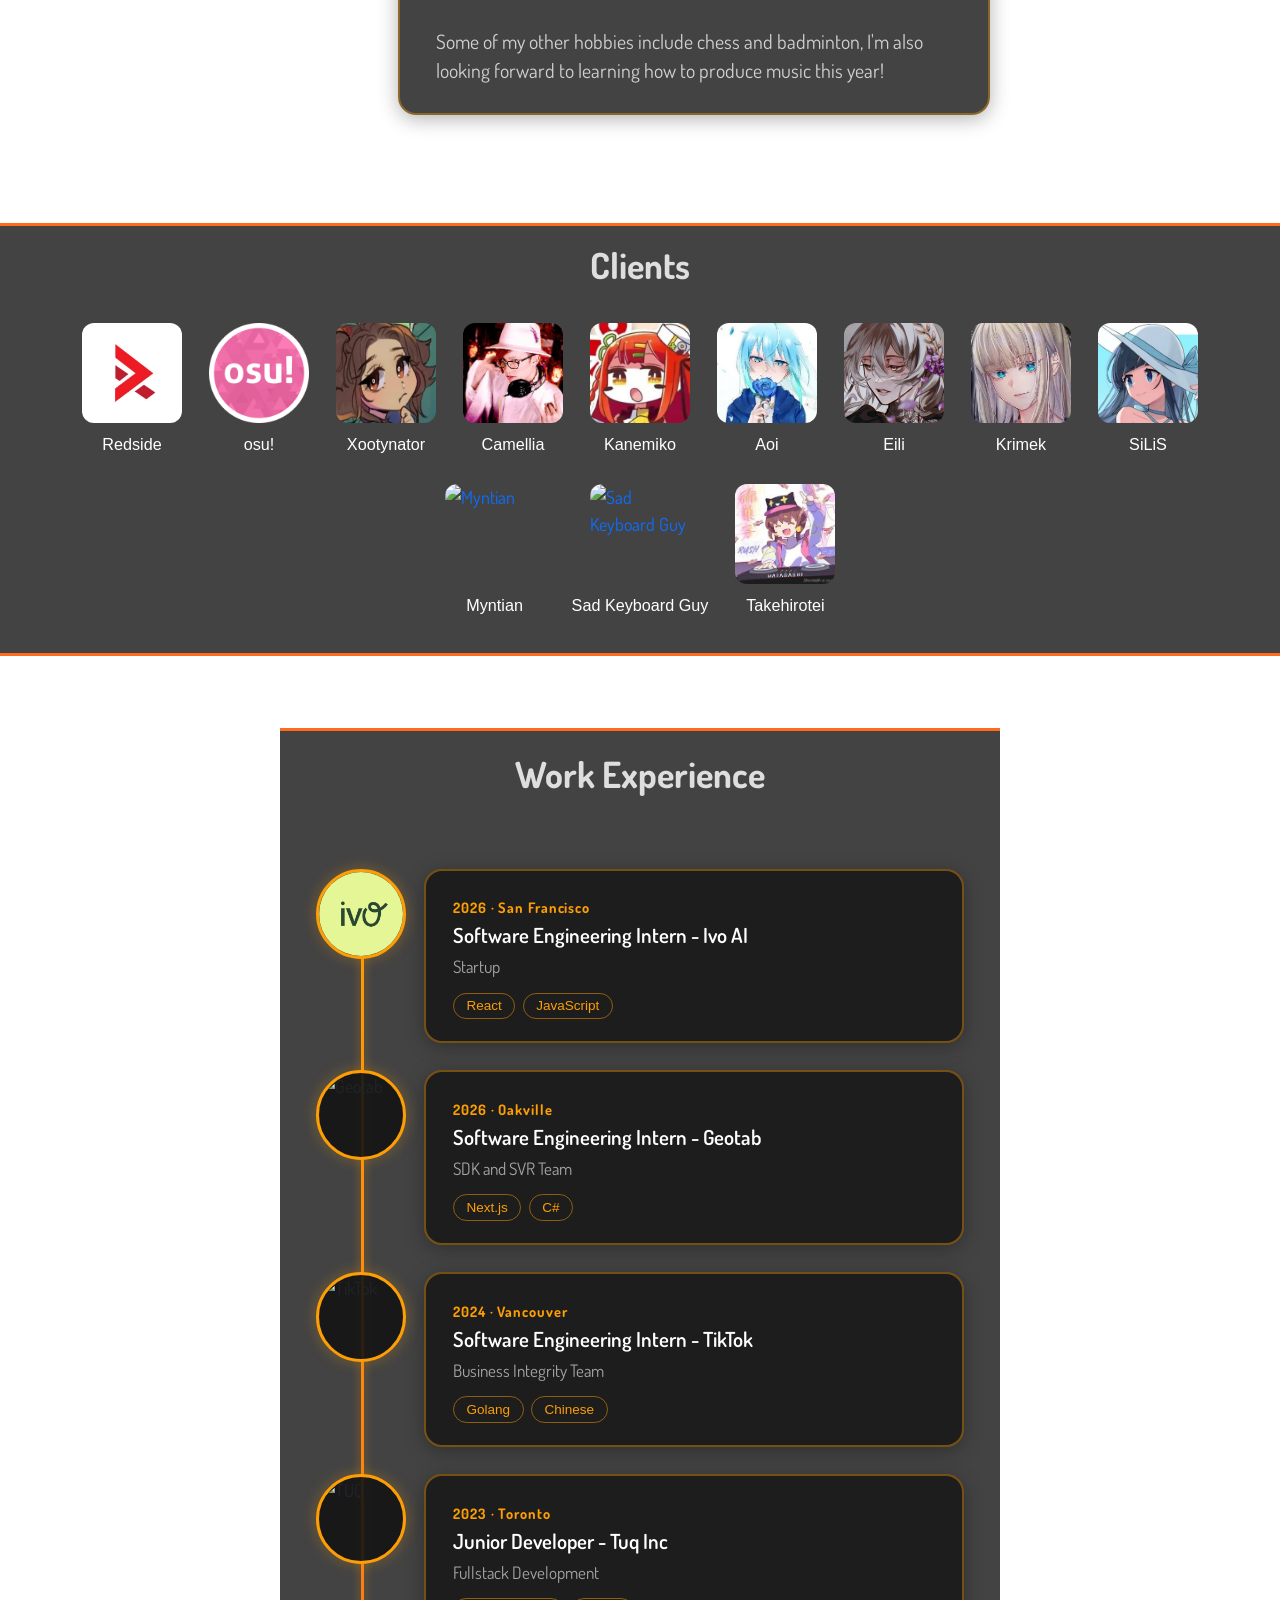
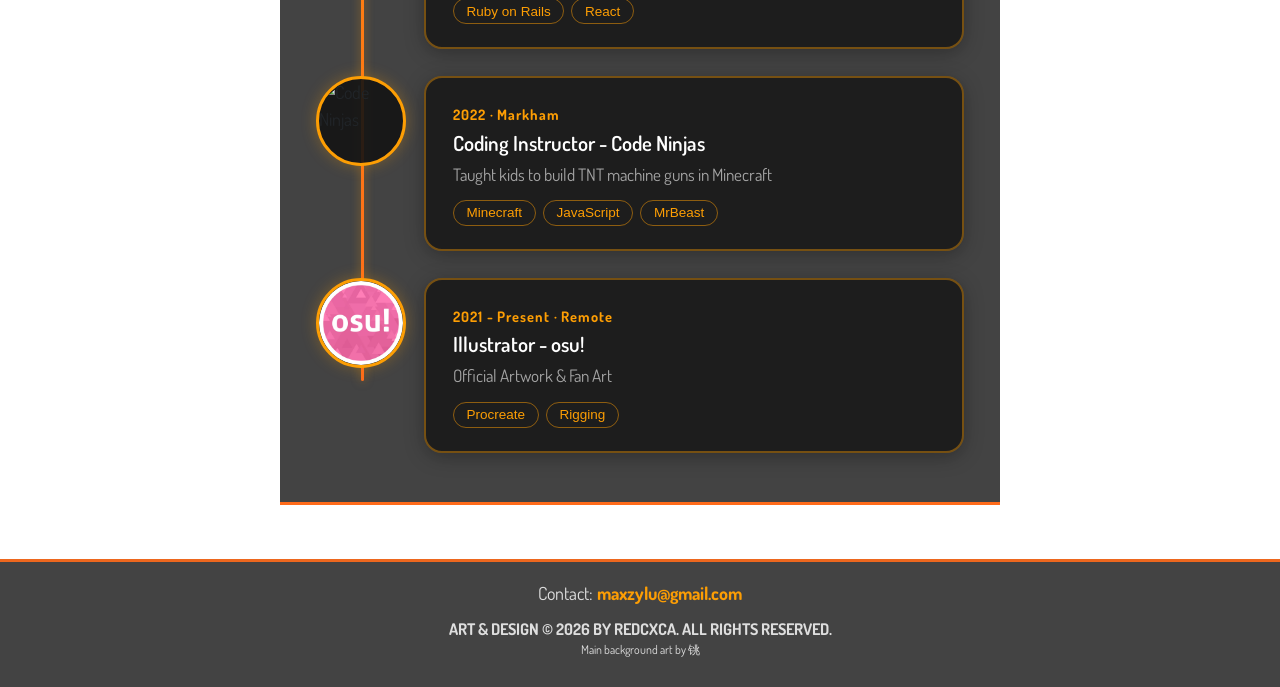
==== commit f49e2cf1: "literally unplayable" ====
--- a/index.html
+++ b/index.html
@@ -188,7 +188,7 @@
             <img src="src/images/logos/ivo.png" alt="Ivo AI" />
           </div>
           <div class="timeline-content">
-            <span class="year">2025 · San Francisco</span>
+            <span class="year">2026 · San Francisco</span>
             <h3>Software Engineering Intern - Ivo AI</h3>
             <p>Startup</p>
             <div class="tags">
@@ -202,7 +202,7 @@
             <img src="src/images/logos/geotab.webp" alt="Geotab" />
           </div>
           <div class="timeline-content">
-            <span class="year">2025 · Oakville</span>
+            <span class="year">2026 · Oakville</span>
             <h3>Software Engineering Intern - Geotab</h3>
             <p>SDK and SVR Team</p>
             <div class="tags">
@@ -272,7 +272,7 @@
     </section>
     <footer>
       <p>Contact: <a href="mailto:maxzylu@gmail.com">maxzylu@gmail.com</a></p>
-      <p class="large-footer-text"><b>ART & DESIGN © 2025 BY REDCXCA. ALL RIGHTS RESERVED.</b></p>
+      <p class="large-footer-text"><b>ART & DESIGN © 2026 BY REDCXCA. ALL RIGHTS RESERVED.</b></p>
       <p class="small-footer-text">Main background art by 铫</p>
     </footer>
 
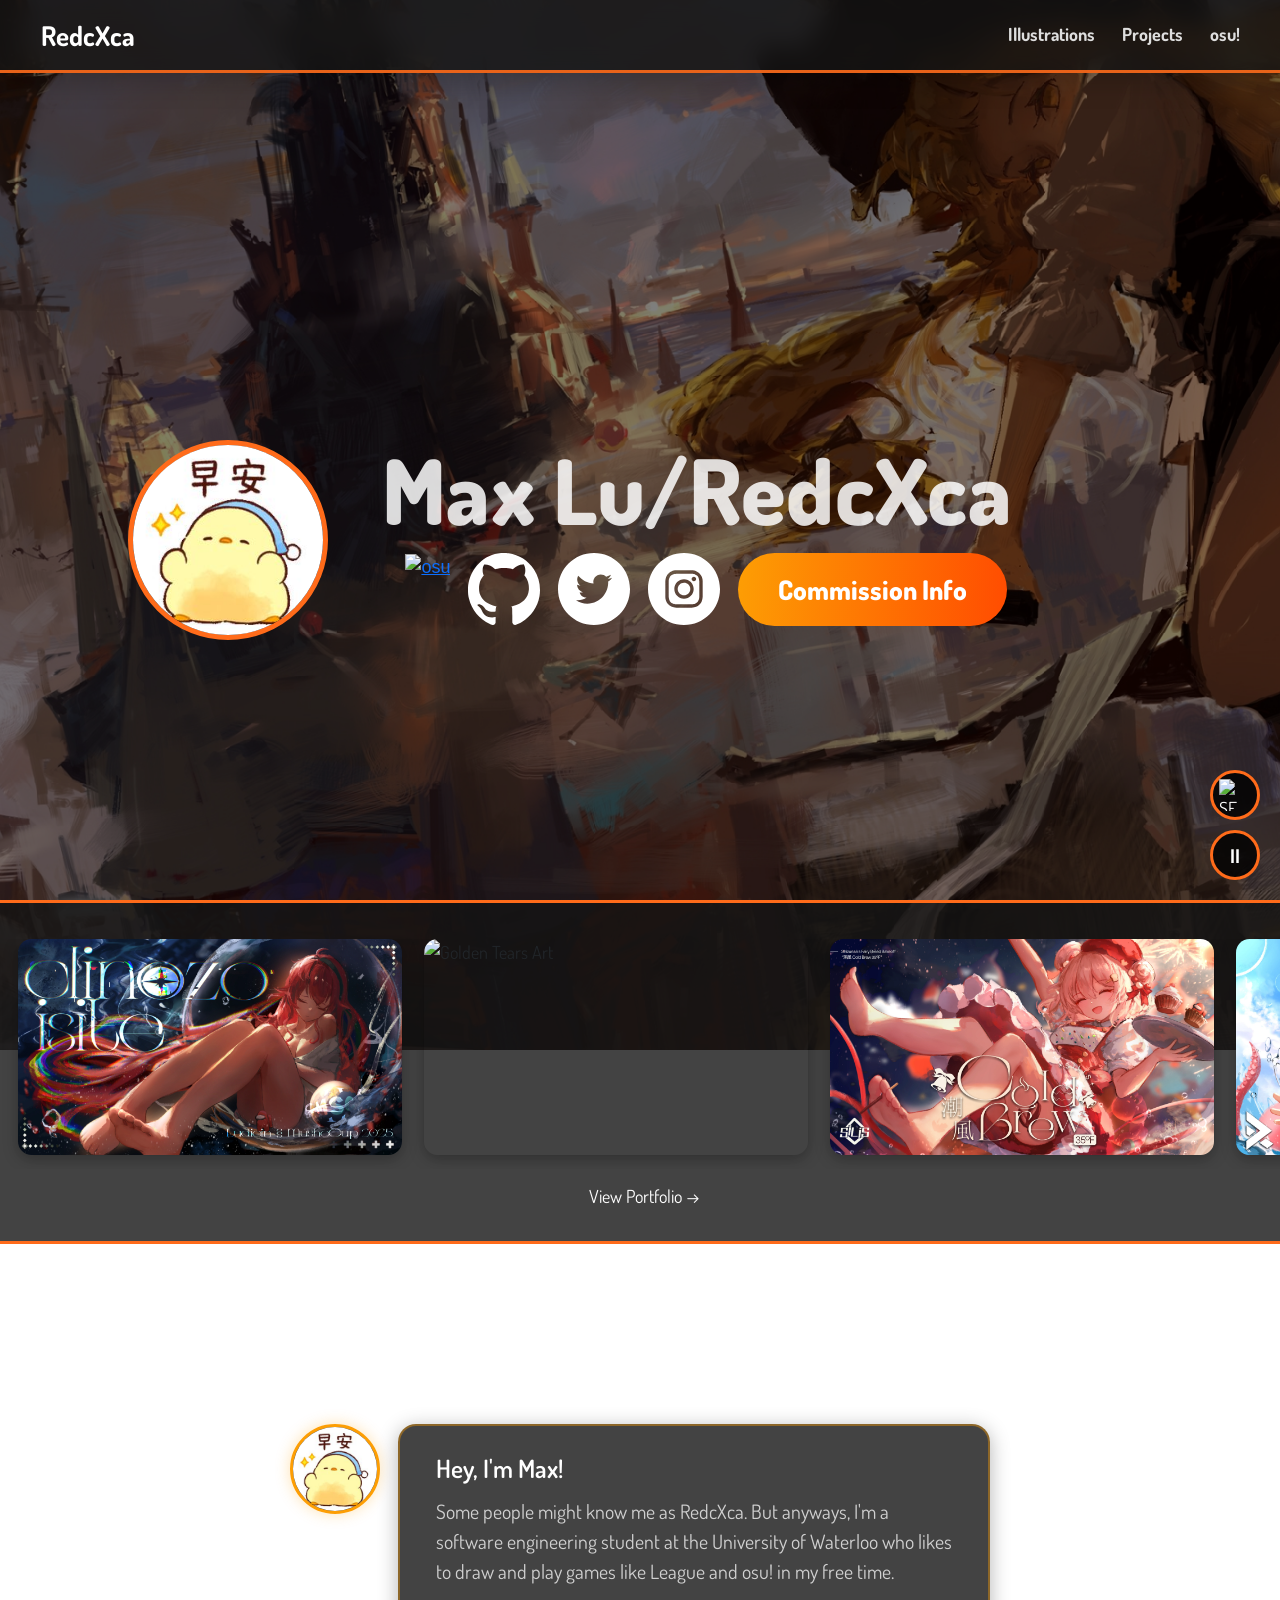
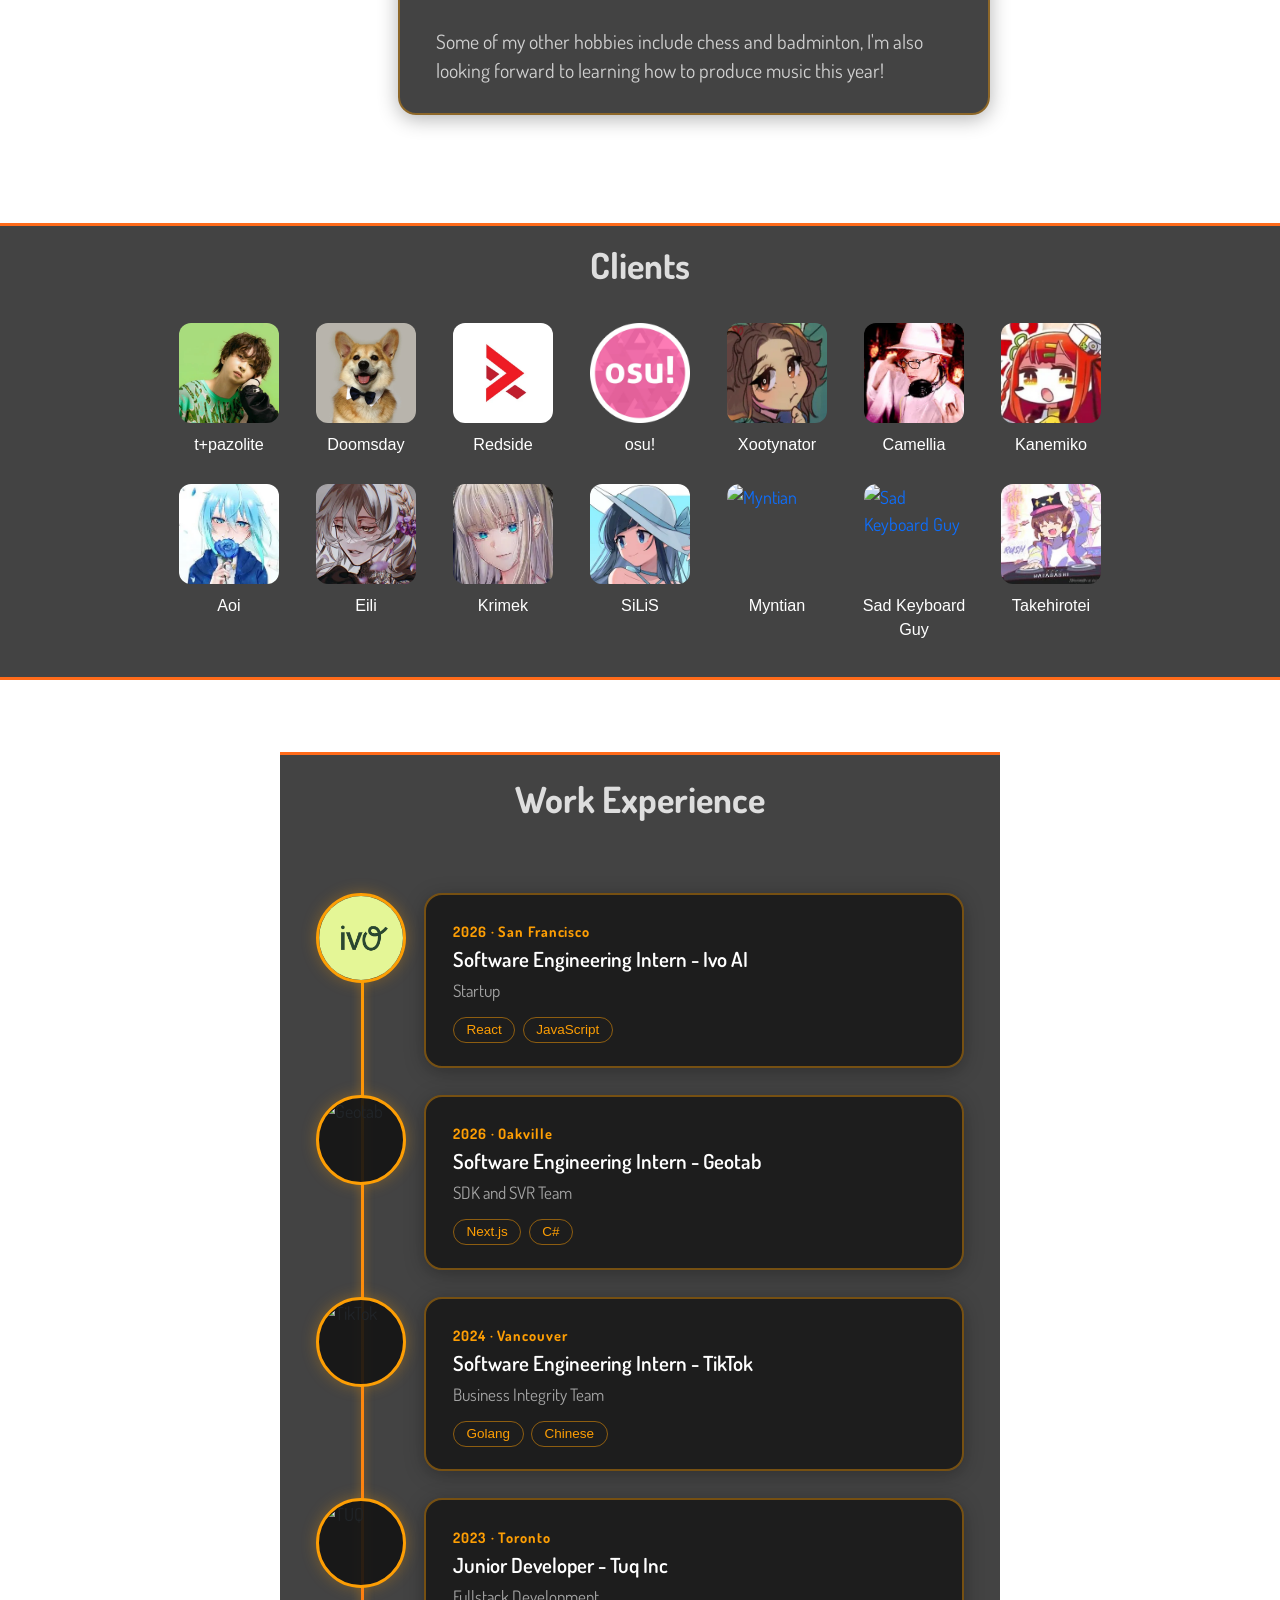
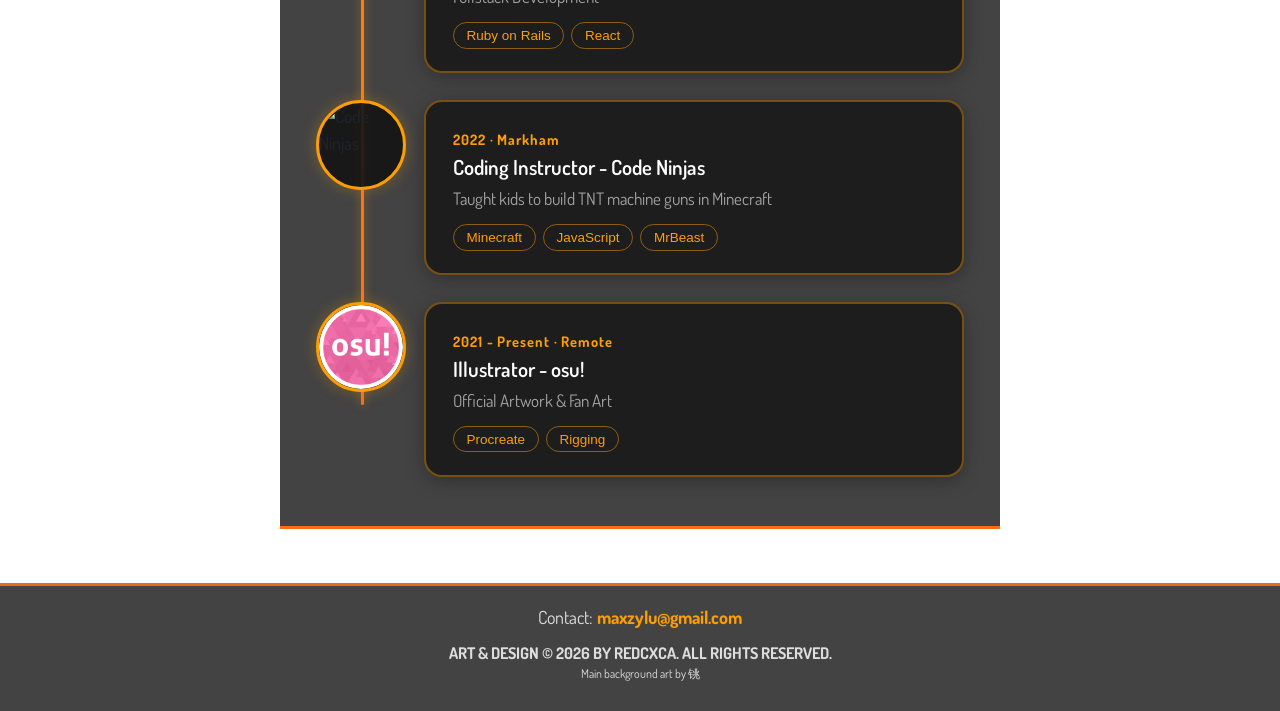
==== commit f2351999: "redesigned projects and osu pages, added clients and art" ====
--- a/index.html
+++ b/index.html
@@ -44,10 +44,10 @@
         <div class="collapse navbar-collapse" id="navbarNav">
           <ul class="navbar-nav justify-content-end">
             <li>
+              <a href="./illustrations.html">Illustrations</a>
+            </li>
+            <li>
               <a href="./projects.html">Projects</a>
-            </li>
-            <li>
-              <a href="./illustrations.html">Illustrations</a>
             </li>
             <li>
               <a href="./osu.html">osu!</a>
@@ -130,6 +130,14 @@
     <section class="horizontal-box clients-section">
       <h2 class="section-heading">Clients</h2>
       <div class="clients-grid">
+        <a href="https://open.spotify.com/artist/4Y345wfGiorcB2NXcsJxOt" class="client-card" target="_blank">
+          <img src="src/images/icons/tpazolite.webp" alt="t+pazolite" />
+          <span>t+pazolite</span>
+        </a>
+        <a href="https://www.youtube.com/@Doomsday93spare" class="client-card" target="_blank">
+          <img src="src/images/icons/doomsday.webp" alt="Doomsday" />
+          <span>Doomsday</span>
+        </a>
         <a href="https://open.spotify.com/artist/3tFQdVbBDarUQ5WEGqmAww" class="client-card" target="_blank">
           <img src="src/images/icons/redside.webp" alt="Redside" />
           <span>Redside</span>
--- a/src/css/shared.css
+++ b/src/css/shared.css
@@ -200,14 +200,40 @@
   margin-top: 1.5rem;
 }
 
+.box-grid {
+  display: grid;
+  grid-template-columns: repeat(2, minmax(0, 1fr));
+  gap: 2rem;
+  width: min(100% - 2rem, 1100px);
+  margin: 0 auto 4rem auto;
+  align-items: stretch;
+}
+.box-grid .vertical-box {
+  width: 100%;
+  margin: 0;
+}
+.box-grid .section-heading {
+  font-size: 1.6rem;
+  margin-bottom: 0.5rem;
+  gap: 1rem;
+}
+
+@media (max-width: 768px) {
+  .box-grid {
+    grid-template-columns: 1fr;
+  }
+}
 .clients-section .clients-grid {
-  padding: 0.5rem 2rem 2rem 2rem;
+  padding: 0.5rem 1rem 2rem 1rem;
   display: flex;
   flex-wrap: wrap;
   justify-content: center;
   gap: 1.5rem;
+  max-width: 980px;
+  margin: 0 auto;
 }
 .clients-section .client-card {
+  width: 110px;
   display: flex;
   flex-direction: column;
   align-items: center;
@@ -394,7 +420,7 @@
 }
 
 .page-header {
-  height: 30vh;
+  min-height: 30vh;
 }
 .page-header h1 {
   font-size: 4rem;
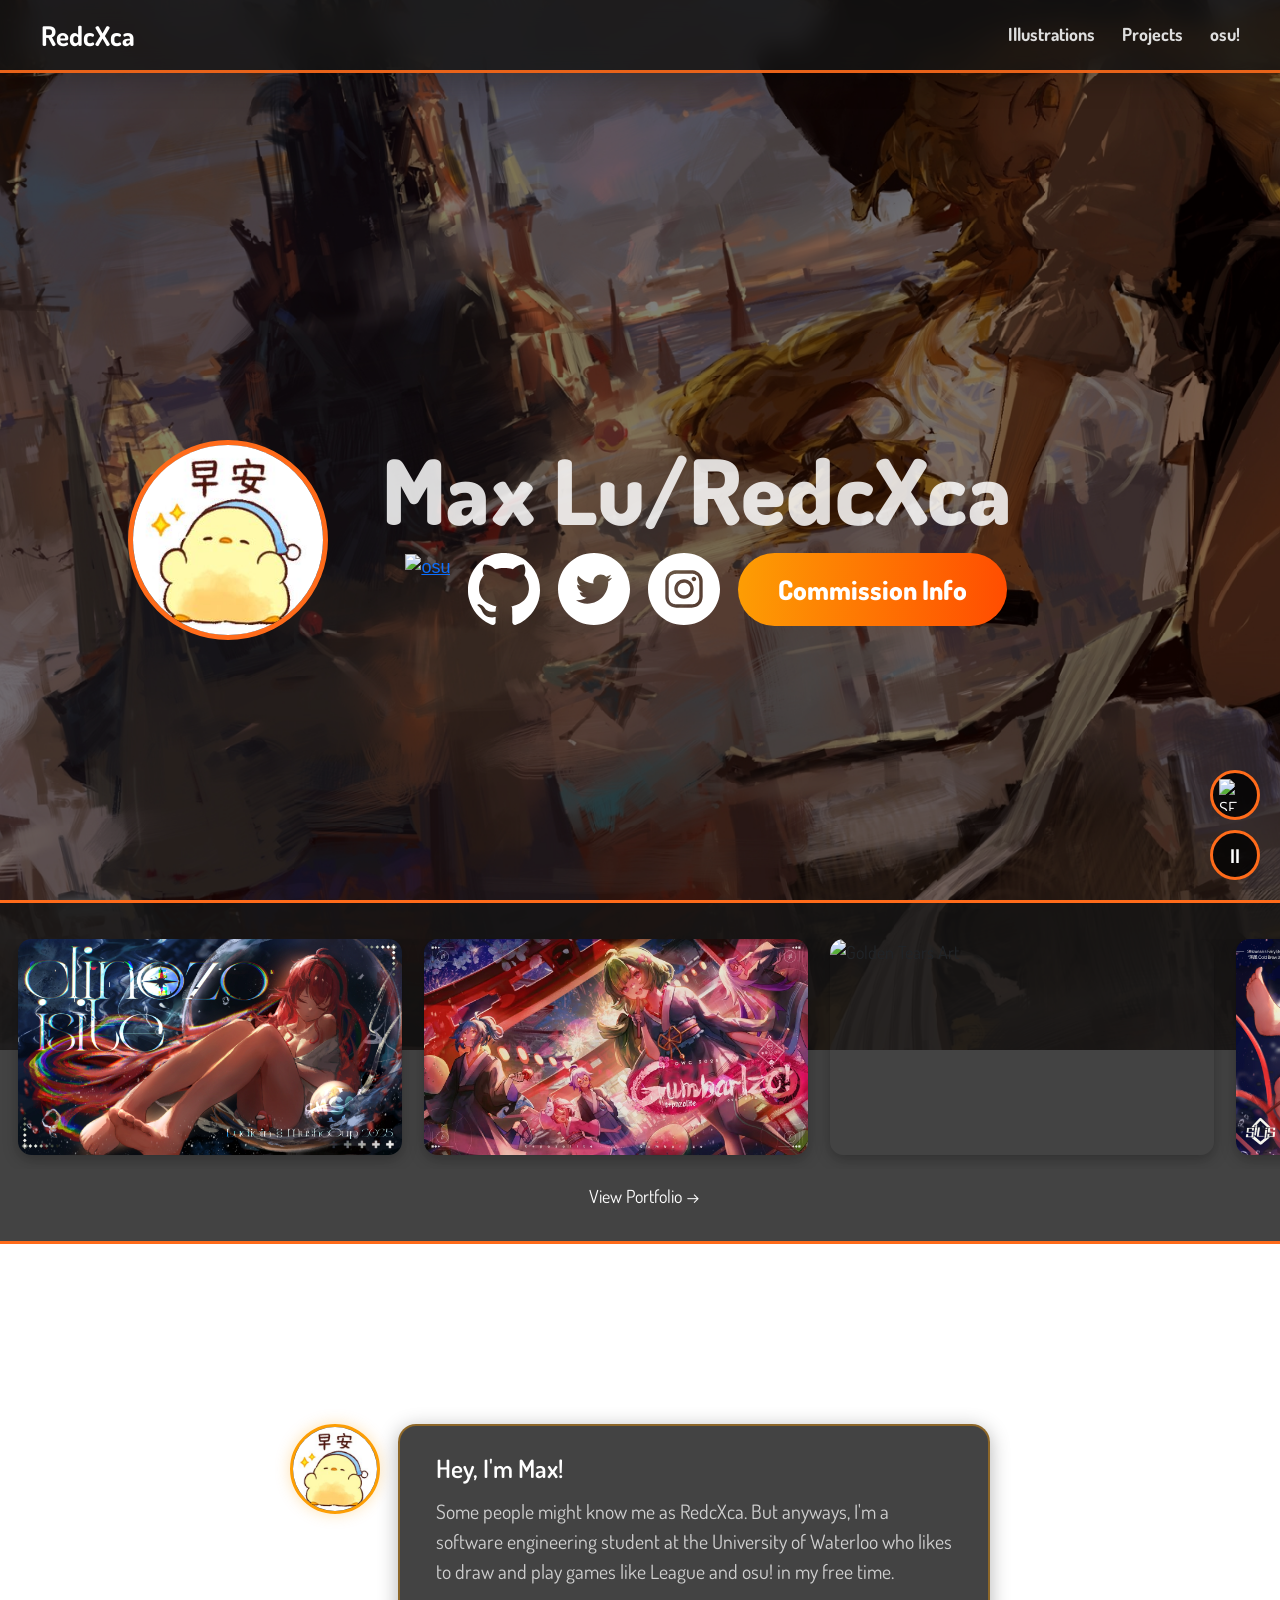
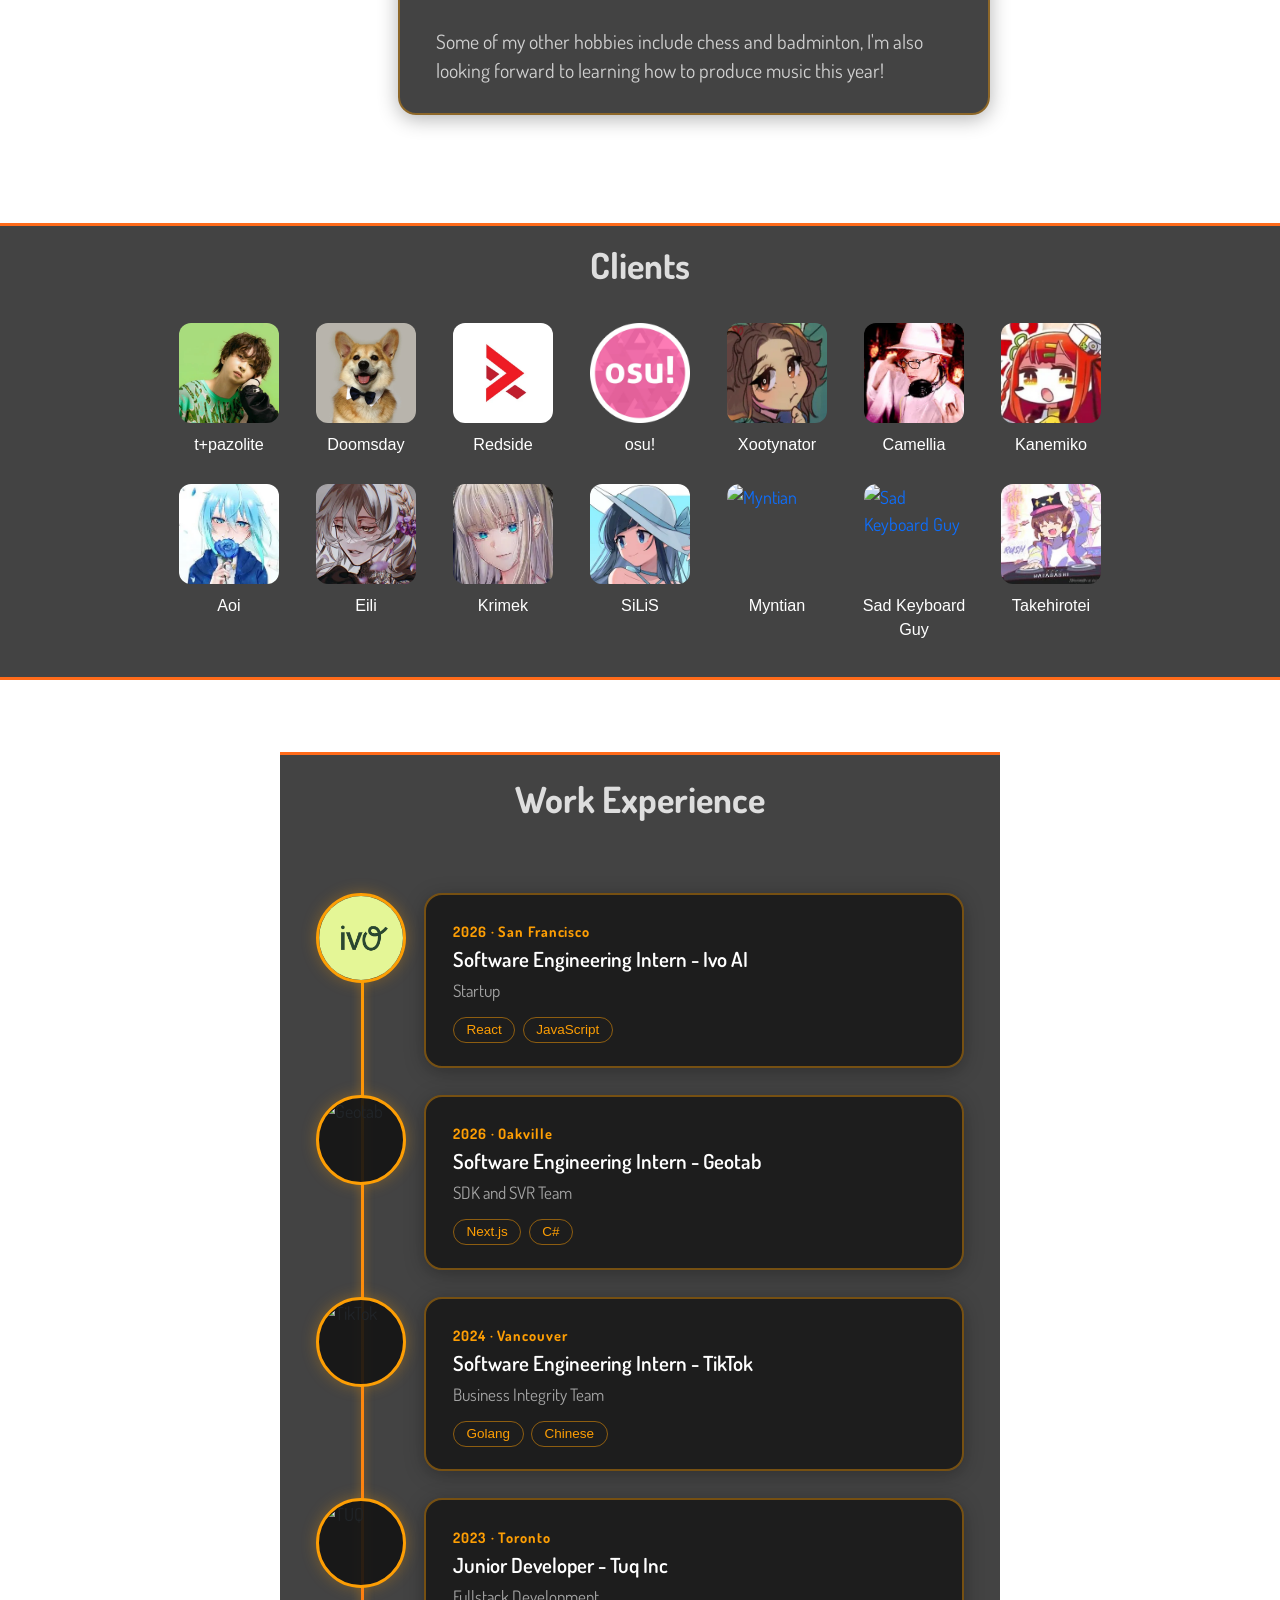
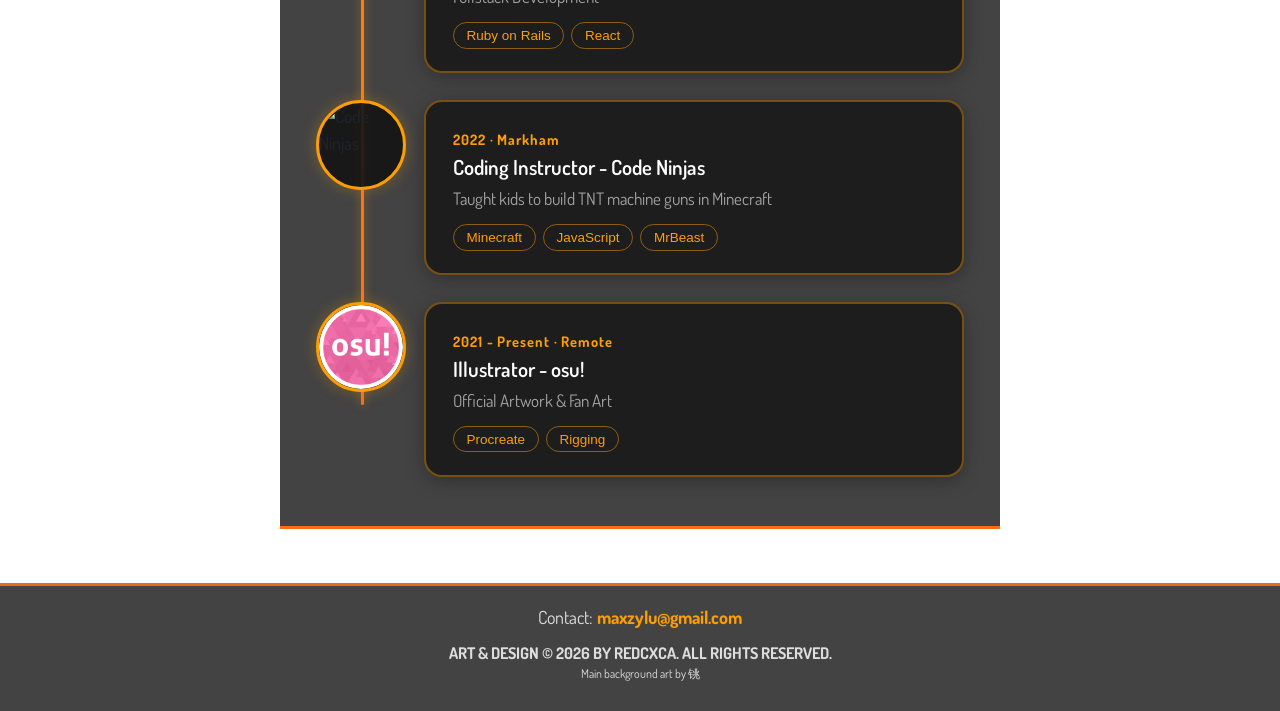
==== commit d2351164: "added hover description overlays and gumbarlzo to carousel" ====
--- a/index.html
+++ b/index.html
@@ -98,6 +98,7 @@
       <div class="gallery-scroll">
         <div class="gallery-content">
           <img src="src/images/art/Clinozoisite.webp" alt="Clinozoisite Art" />
+          <img src="src/images/art/Gumbarlzo.webp" alt="Gumbarlzo Art" />
           <img src="src/images/art/Golden%20Tears.webp" alt="Golden Tears Art" />
           <img src="src/images/art/Cold%20Brew.webp" alt="Cold Brew Art" />
           <img src="src/images/art/Mainquest%20Text.webp" alt="Mainquest Art" />
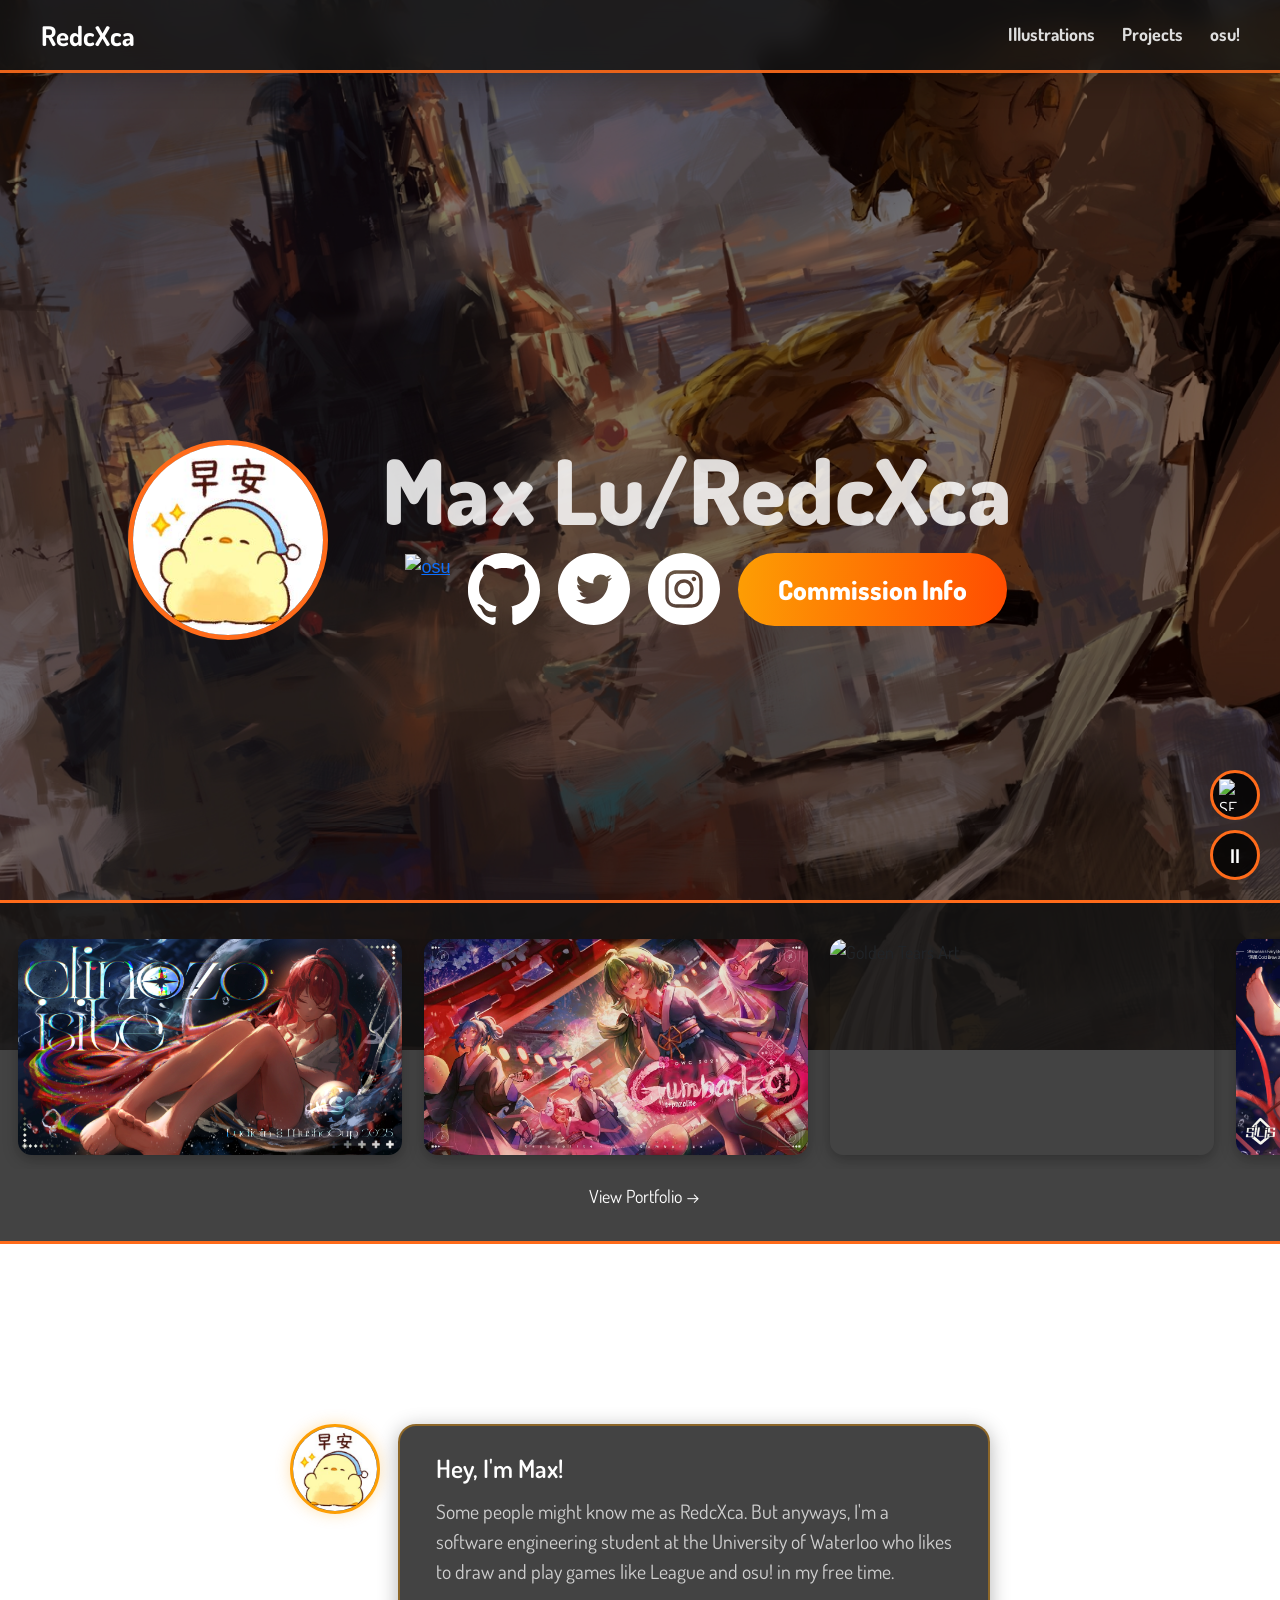
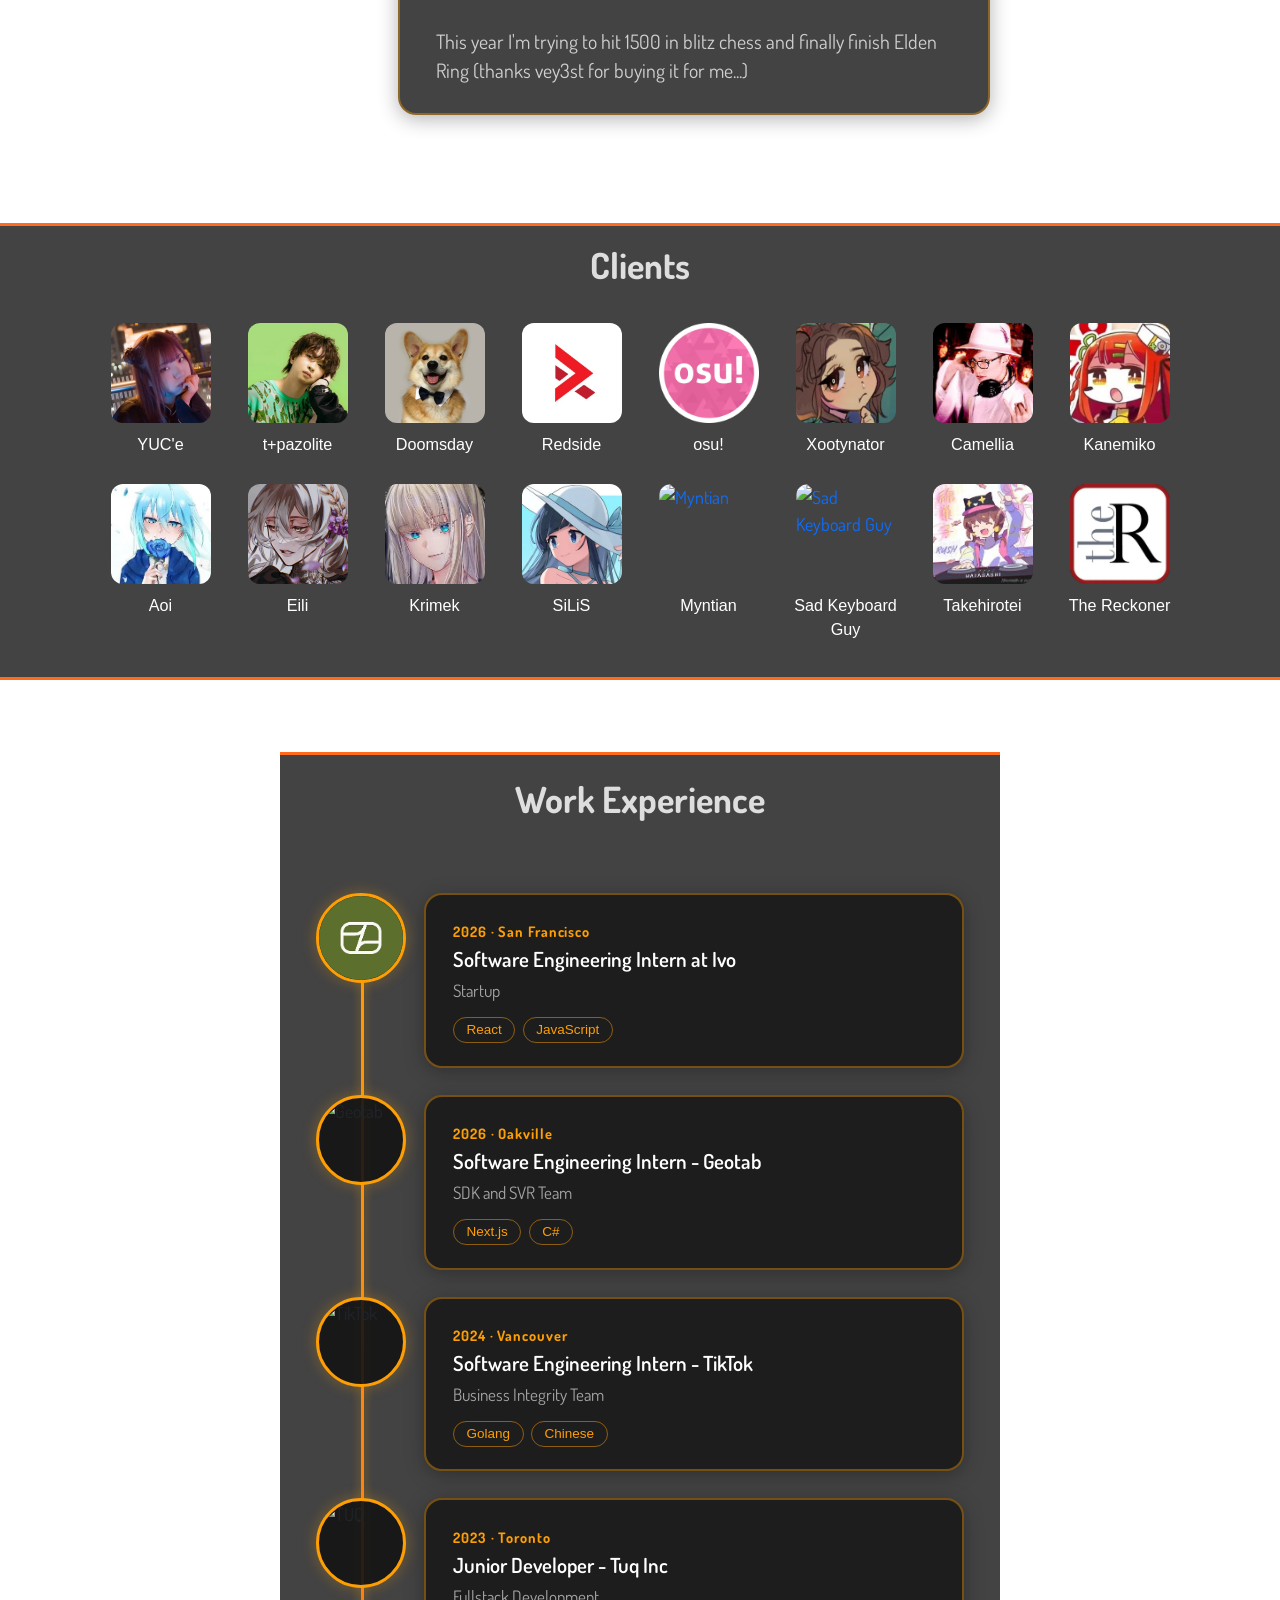
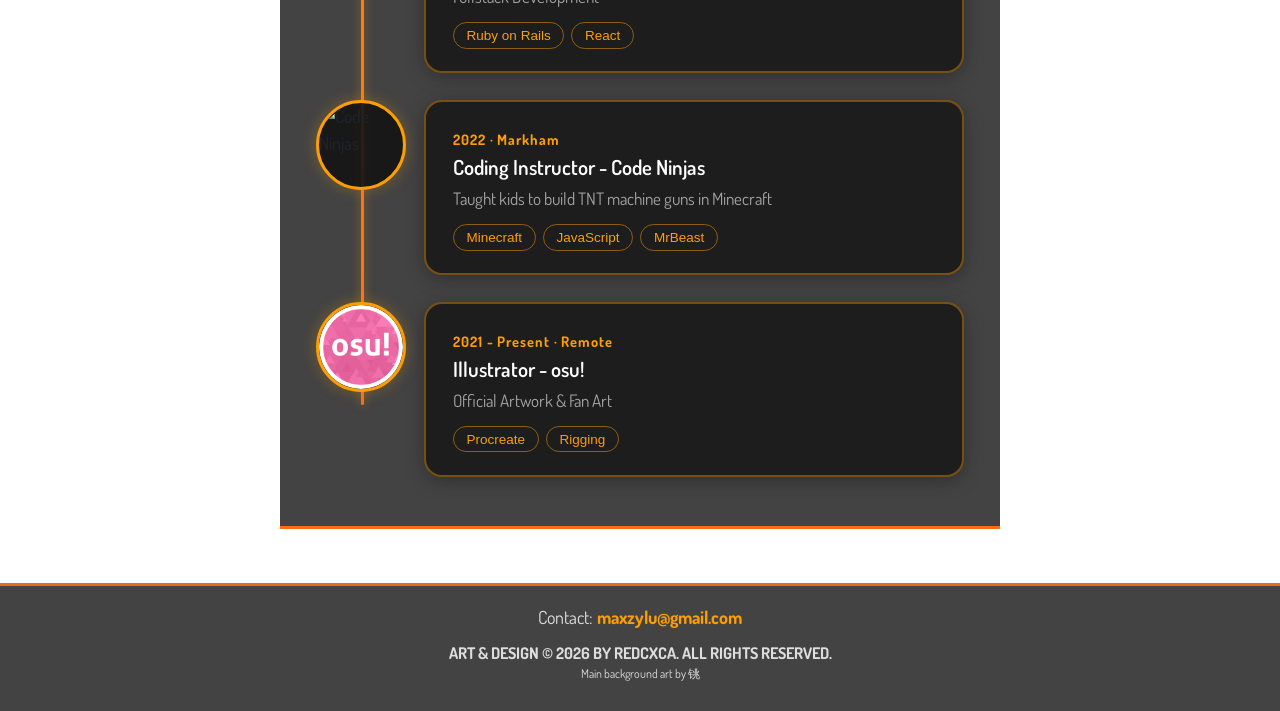
==== commit 91e9fedb: "updated illustrations and projects" ====
--- a/index.html
+++ b/index.html
@@ -1,4 +1,4 @@
-<!DOCTYPE html>
+<!doctype html>
 <html lang="en-US">
   <head>
     <meta charset="UTF-8" />
@@ -17,8 +17,8 @@
       integrity="sha384-YvpcrYf0tY3lHB60NNkmXc5s9fDVZLESaAA55NDzOxhy9GkcIdslK1eN7N6jIeHz"
       crossorigin="anonymous"
     ></script>
-    <link href="./src/css/shared.css" rel="stylesheet" />
-    <link href="./src/css/index.css" rel="stylesheet" />
+    <link href="./src/css/shared.css?v=20260813-1" rel="stylesheet" />
+    <link href="./src/css/index.css?v=20260814-2" rel="stylesheet" />
     <style>
       @import url("https://fonts.googleapis.com/css2?family=Dosis:wght@200..800&display=swap");
     </style>
@@ -109,7 +109,15 @@
           <img src="src/images/art/Wishful%20Wake.webp" alt="Wishful Wake Art" />
           <img src="src/images/art/osu!%20Winter%202023%20Fanart.webp" alt="osu! Winter 2023 Fanart" />
           <img src="src/images/art/Quartzshaper%20Editted.webp" alt="Quartzshaper Editted Art" />
-          <img src="src/images/art/osu!%20Beach%20Episode%20Fanart%20Censored.webp" alt="osu! Beach Episode Fanart" />
+          <span class="art-reveal" tabindex="0">
+            <img src="src/images/art/osu!%20Beach%20Episode%20Fanart%20Censored.webp" alt="osu! Beach Episode Fanart" />
+            <img
+              class="art-reveal-original"
+              src="src/images/art/osu!%20Beach%20Episode%20Fanart.webp"
+              alt=""
+              aria-hidden="true"
+            />
+          </span>
         </div>
       </div>
       <div class="button-container">
@@ -123,14 +131,25 @@
         </div>
         <div class="about-content">
           <h3>Hey, I'm Max!</h3>
-          <p>Some people might know me as RedcXca. But anyways, I'm a software engineering student at the University of Waterloo who likes to draw and play games like League and osu! in my free time.</p> <br>
-          <p>Some of my other hobbies include chess and badminton, I'm also looking forward to learning how to produce music this year!</p>
+          <p>
+            Some people might know me as RedcXca. But anyways, I'm a software engineering student at the University of
+            Waterloo who likes to draw and play games like League and osu! in my free time.
+          </p>
+          <br />
+          <p>
+            This year I'm trying to hit 1500 in blitz chess and finally finish Elden Ring (thanks vey3st for buying it
+            for me...)
+          </p>
         </div>
       </div>
     </section>
     <section class="horizontal-box clients-section">
       <h2 class="section-heading">Clients</h2>
       <div class="clients-grid">
+        <a href="https://www.yuc-e.com/" class="client-card" target="_blank">
+          <img src="src/images/icons/yuce.webp" alt="YUC'e" />
+          <span>YUC'e</span>
+        </a>
         <a href="https://open.spotify.com/artist/4Y345wfGiorcB2NXcsJxOt" class="client-card" target="_blank">
           <img src="src/images/icons/tpazolite.webp" alt="t+pazolite" />
           <span>t+pazolite</span>
@@ -186,6 +205,10 @@
         <a href="https://soundcloud.com/takehirotei" class="client-card" target="_blank">
           <img src="src/images/icons/takehirotei.webp" alt="Takehirotei" />
           <span>Takehirotei</span>
+        </a>
+        <a href="https://www.linkedin.com/company/the-reckoner-of-mgci" class="client-card" target="_blank">
+          <img src="src/images/icons/reckoner.webp" alt="The Reckoner" />
+          <span>The Reckoner</span>
         </a>
       </div>
     </section>
@@ -194,11 +217,11 @@
       <div class="timeline">
         <div class="timeline-item">
           <div class="timeline-icon">
-            <img src="src/images/logos/ivo.png" alt="Ivo AI" />
+            <img src="src/images/logos/ivo.webp" alt="Ivo" />
           </div>
           <div class="timeline-content">
             <span class="year">2026 · San Francisco</span>
-            <h3>Software Engineering Intern - Ivo AI</h3>
+            <h3>Software Engineering Intern at Ivo</h3>
             <p>Startup</p>
             <div class="tags">
               <span class="badge">React</span>
@@ -286,7 +309,7 @@
     </footer>
 
     <audio id="background-music" loop preload="auto">
-      <source src="src/audio/november.mp3" type="audio/mpeg">
+      <source src="src/audio/november.mp3" type="audio/mpeg" />
     </audio>
 
     <div class="rain-effect" id="rain-effect"></div>
--- a/src/css/shared.css
+++ b/src/css/shared.css
@@ -10,6 +10,27 @@
   --panel-bg: rgba(20, 20, 20, 0.8);
 }
 
+.art-reveal {
+  position: relative;
+  display: grid;
+  overflow: hidden;
+}
+.art-reveal img {
+  grid-area: 1/1;
+}
+.art-reveal .art-reveal-original {
+  opacity: 0;
+  transition: opacity 0.35s cubic-bezier(0.33, 1, 0.68, 1);
+}
+.art-reveal:hover .art-reveal-original,
+.art-reveal:focus-visible .art-reveal-original {
+  opacity: 1;
+}
+.art-reveal:focus-visible {
+  outline: 3px solid #fd9e04;
+  outline-offset: 4px;
+}
+
 * {
   margin: 0;
   padding: 0;
@@ -17,7 +38,8 @@
   box-sizing: border-box;
 }
 
-body, html {
+body,
+html {
   overflow-x: hidden;
   width: 100%;
   max-width: 100%;
@@ -218,6 +240,90 @@
   gap: 1rem;
 }
 
+.vertical-box.project-box {
+  width: 100%;
+  margin: 0;
+  padding: 0;
+  align-items: stretch;
+  border: 0;
+  background: transparent;
+  cursor: pointer;
+  transition: transform 0.2s cubic-bezier(0.33, 1, 0.68, 1);
+}
+.vertical-box.project-box:hover {
+  transform: translateY(-4px);
+}
+.vertical-box.project-box .project-shot-link {
+  position: relative;
+  display: block;
+  margin-bottom: 0.75rem;
+  text-decoration: none;
+}
+.vertical-box.project-box .project-shot {
+  width: 100%;
+  height: auto;
+  border-radius: 0.75rem;
+  display: block;
+  box-shadow: 0 14px 35px rgba(0, 0, 0, 0.35);
+}
+.vertical-box.project-box .project-overlay {
+  position: absolute;
+  inset: 0;
+  display: flex;
+  align-items: flex-end;
+  justify-content: flex-start;
+  padding: 1.5rem;
+  border-radius: 0.75rem;
+  background: linear-gradient(180deg, transparent 42%, rgba(8, 8, 10, 0.92) 100%);
+  color: #fff;
+  font-size: 1rem;
+  font-weight: 600;
+  line-height: 1.5;
+  text-align: left;
+  text-shadow: 0 2px 8px rgba(0, 0, 0, 0.9);
+}
+.vertical-box.project-box .section-heading {
+  display: flex;
+  align-items: center;
+  gap: 0.75rem;
+  margin: 0;
+  padding: 0 0.25rem;
+  font-size: clamp(1.5rem, 3vw, 2rem);
+}
+.vertical-box.project-box .project-title-link {
+  position: relative;
+  display: inline-block;
+  color: #fff;
+  text-decoration: none;
+}
+.vertical-box.project-box .project-title-link::after {
+  content: "";
+  position: absolute;
+  left: 0;
+  right: 0;
+  bottom: -0.08em;
+  height: 2px;
+  background: currentColor;
+  transform: scaleX(0);
+  transform-origin: left;
+  transition: transform 0.22s cubic-bezier(0.33, 1, 0.68, 1);
+}
+.vertical-box.project-box .project-title-link:hover::after,
+.vertical-box.project-box .project-title-link:focus-visible::after {
+  transform: scaleX(1);
+}
+.vertical-box.project-box:hover .project-title-link::after,
+.vertical-box.project-box:focus-within .project-title-link::after {
+  transform: scaleX(1);
+}
+
+.vertical-box.project-box--static {
+  cursor: default;
+}
+.vertical-box.project-box--static:hover {
+  transform: none;
+}
+
 @media (max-width: 768px) {
   .box-grid {
     grid-template-columns: 1fr;
@@ -225,11 +331,10 @@
 }
 .clients-section .clients-grid {
   padding: 0.5rem 1rem 2rem 1rem;
-  display: flex;
-  flex-wrap: wrap;
+  display: grid;
+  grid-template-columns: repeat(8, 110px);
   justify-content: center;
   gap: 1.5rem;
-  max-width: 980px;
   margin: 0 auto;
 }
 .clients-section .client-card {
@@ -500,7 +605,11 @@
   }
   .clients-section .clients-grid {
     padding: 0 1rem 1.5rem 1rem;
+    grid-template-columns: repeat(8, 90px);
     gap: 1rem;
+  }
+  .clients-section .client-card {
+    width: 90px;
   }
   .clients-section .client-card img {
     width: 70px;
@@ -508,6 +617,11 @@
   }
   .clients-section .client-card span {
     font-size: 0.8rem;
+  }
+}
+@media (max-width: 900px) {
+  .clients-section .clients-grid {
+    grid-template-columns: repeat(4, 90px);
   }
 }
 @media (max-width: 768px) {
@@ -572,6 +686,26 @@
     font-size: 0.9rem;
     padding: 0 1rem 1.5rem 1rem;
   }
+  .vertical-box.project-box {
+    padding: 0.75rem;
+  }
+  .vertical-box.project-box .project-overlay {
+    padding: 1rem;
+    font-size: 0.9rem;
+  }
+  .clients-section .clients-grid {
+    width: 100%;
+    grid-template-columns: repeat(4, minmax(0, 1fr));
+    gap: 0.5rem;
+    padding-inline: 0.5rem;
+  }
+  .clients-section .client-card {
+    width: 100%;
+  }
+  .clients-section .client-card img {
+    width: 64px;
+    height: 64px;
+  }
   .vertical-box {
     width: min(100% - 1rem, 920px);
     padding: 1rem 0.75rem 1.25rem;
@@ -602,6 +736,15 @@
   .timeline .timeline-item .timeline-content .tags .badge {
     font-size: 0.65rem;
     padding: 0.25rem 0.5rem;
+  }
+}
+@media (prefers-reduced-motion: reduce) {
+  .project-box,
+  .project-title-link::after {
+    transition: none;
+  }
+  .project-box:hover {
+    transform: none;
   }
 }
 .rain-effect {
--- a/src/css/index.css
+++ b/src/css/index.css
@@ -129,16 +129,36 @@
   white-space: nowrap;
   animation: scrollGallery 150s linear infinite;
 }
-.gallery-section .gallery-scroll .gallery-content img {
+.gallery-section .gallery-scroll .gallery-content > img {
   display: inline-block;
   width: 30vw;
   height: 16.875vw;
-  object-fit: cover;
   margin-right: 1rem;
   vertical-align: top;
-  pointer-events: none;
   border-radius: 0.75rem;
   box-shadow: 0 4px 15px rgba(0, 0, 0, 0.3);
+}
+.gallery-section .gallery-scroll .gallery-content > .art-reveal {
+  display: inline-grid;
+  width: 30vw;
+  height: 16.875vw;
+  margin-right: 1rem;
+  vertical-align: top;
+  border-radius: 0.75rem;
+  box-shadow: 0 4px 15px rgba(0, 0, 0, 0.3);
+}
+.gallery-section .gallery-scroll .gallery-content > img {
+  object-fit: cover;
+  pointer-events: none;
+}
+.gallery-section .gallery-scroll .gallery-content .art-reveal img {
+  width: 100%;
+  height: 100%;
+  object-fit: cover;
+  pointer-events: none;
+}
+.gallery-section .gallery-scroll:hover .gallery-content {
+  animation-play-state: paused;
 }
 
 @keyframes scrollGallery {
@@ -242,10 +262,24 @@
   .gallery-section {
     padding: 1.5rem 1.5rem 0 1.5rem;
   }
-  .gallery-section .gallery-scroll .gallery-content img {
+  .gallery-section .gallery-scroll .gallery-content > img {
     width: 45vw;
     height: 25.3125vw;
     margin-right: 0.5rem;
     border-radius: 0.5rem;
   }
-}
+  .gallery-section .gallery-scroll .gallery-content > .art-reveal {
+    width: 45vw;
+    height: 25.3125vw;
+    margin-right: 0.5rem;
+    border-radius: 0.5rem;
+  }
+}
+@media (prefers-reduced-motion: reduce) {
+  .gallery-section .gallery-scroll .gallery-content {
+    animation: none;
+  }
+  .art-reveal .art-reveal-original {
+    transition: none;
+  }
+}
